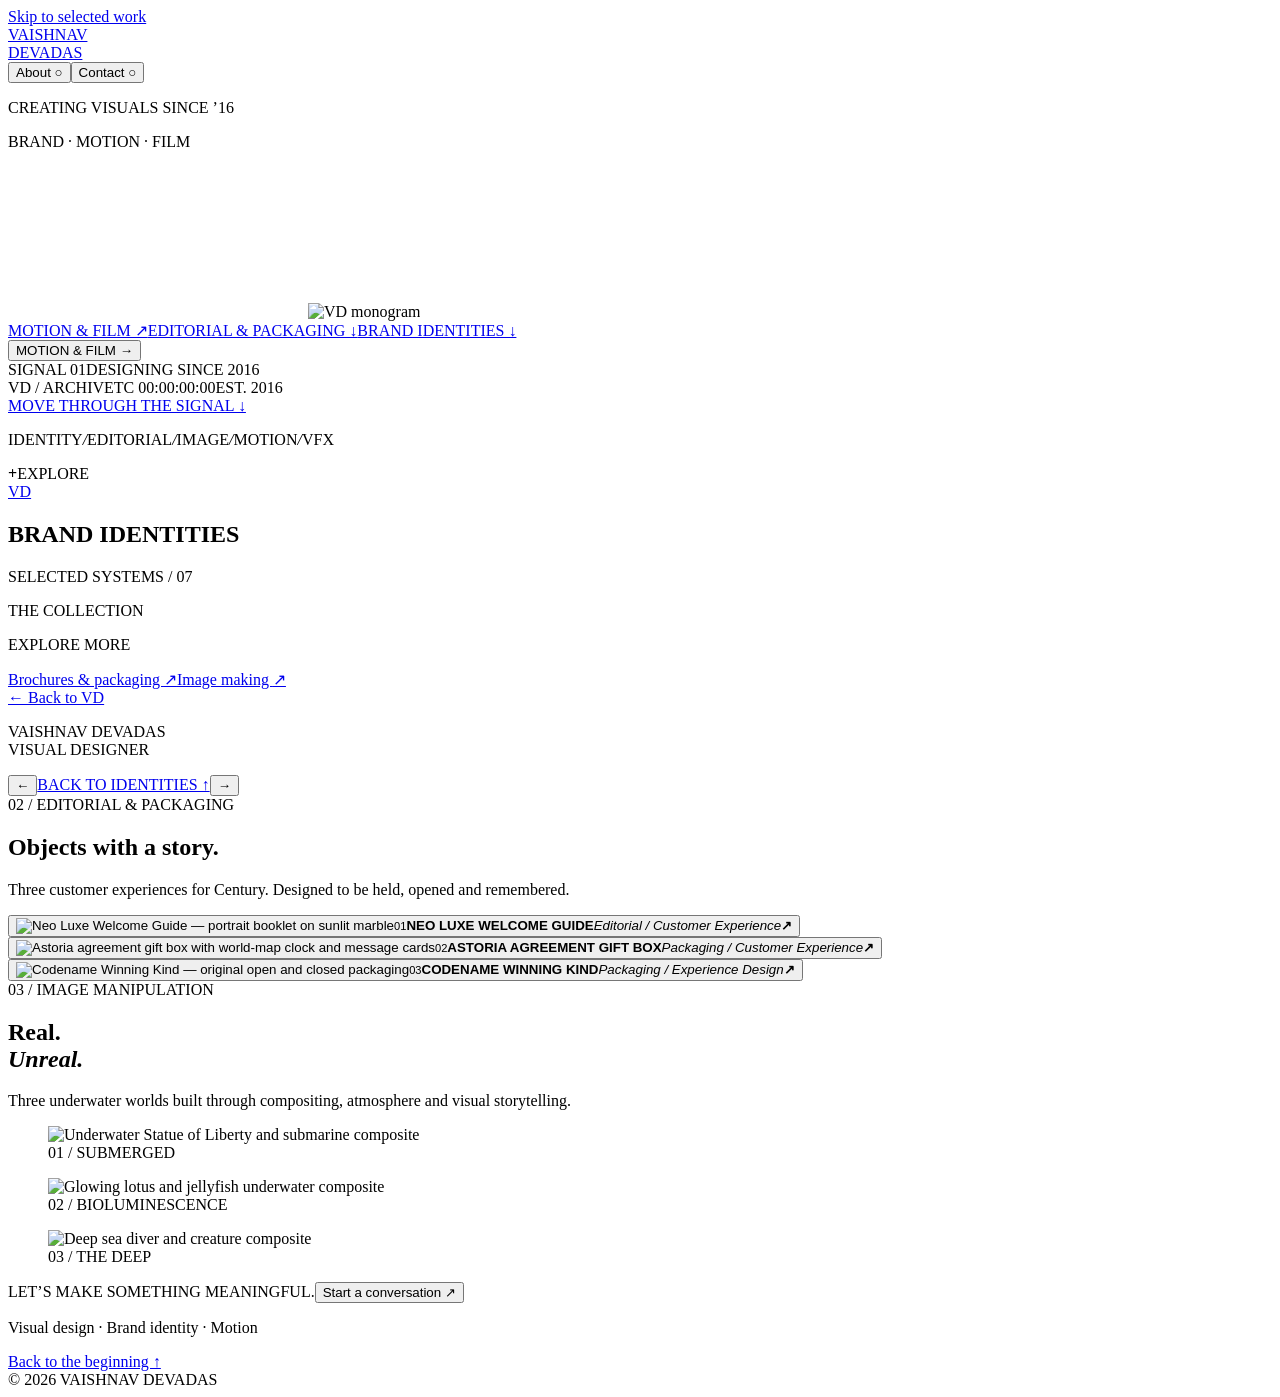
==== site/index.html @ 0eb85075 "Add original portfolio entry page" ====
<!doctype html>
<html lang="en">
<head>
<meta charset="utf-8"><meta name="viewport" content="width=device-width,initial-scale=1">
<meta name="theme-color" content="#0b0b0a">
<meta name="description" content="Vaishnav Devadas — visual designer working across brand identity, campaigns, motion and image-making. Selected work from India and the UK.">
<title>Vaishnav Devadas — Visual Designer</title>
<link rel="icon" href="favicon.svg" type="image/svg+xml">
<link rel="preload" as="image" href="assets/VD_HERO.png">
<link rel="stylesheet" href="styles.css">
<link rel="stylesheet" href="editorial.css">
<link rel="preconnect" href="https://fonts.googleapis.com"><link rel="preconnect" href="https://fonts.gstatic.com" crossorigin><link href="https://fonts.googleapis.com/css2?family=Bebas+Neue&amp;family=Cormorant+Garamond:wght@400&amp;family=Montserrat:wght@400;600&amp;family=Poppins:wght@400;600&amp;display=swap" rel="stylesheet">
</head>
<body>
<svg width="0" height="0" aria-hidden="true" style="position:absolute;pointer-events:none"><defs><filter id="logo-background-alpha" color-interpolation-filters="sRGB" x="0" y="0" width="100%" height="100%"><feColorMatrix in="SourceGraphic" type="matrix" values="1 0 0 0 0 0 1 0 0 0 0 0 1 0 0 .2126 .7152 .0722 0 0"/><feComponentTransfer><feFuncA type="linear" slope="20" intercept="-1.4"/></feComponentTransfer><feComposite in="SourceGraphic" operator="in"/></filter><filter id="grove-background-alpha" color-interpolation-filters="sRGB" x="0" y="0" width="100%" height="100%"><feColorMatrix in="SourceGraphic" type="matrix" values="1 0 0 0 0 0 1 0 0 0 0 0 1 0 0 .2126 .7152 .0722 0 0"/><feComponentTransfer result="alphaMask"><feFuncA type="linear" slope="20" intercept="-1.4"/></feComponentTransfer><feFlood x="24%" y="84%" width="53%" height="6.5%" flood-color="white"/><feComposite in2="alphaMask" operator="over"/><feComposite in="SourceGraphic" operator="in"/></filter></defs></svg>
<a class="skip-link" href="#identities">Skip to selected work</a>
<header class="site-header"><a class="name" href="#landing">VAISHNAV<br>DEVADAS</a><div class="header-links"><button data-panel="about">About <span>○</span></button><button data-panel="contact">Contact <span>○</span></button></div></header>
<main>
<section id="landing" class="landing particle-landing glitch-landing" aria-label="VD glitch monogram">
<div class="portal-sticky">
<div class="landing-showcase"><div class="signal-copy"><p class="signal-primary">CREATING VISUALS SINCE ’16</p><p class="signal-disciplines">BRAND · MOTION · FILM</p></div>
<div class="portal particle-portal" id="portal"><canvas role="img" aria-label="A metallic VD monogram resolves from digital glitches. Touch the logo to distort a small local area."></canvas><img class="particle-static" src="assets/vd-vintage-clean.webp" alt="VD monogram"><nav class="signal-reveal" aria-label="Explore work through VD"><a href="#motionDialog" data-signal="0">MOTION &amp; FILM ↗</a><a href="#applications" data-signal="1">EDITORIAL &amp; PACKAGING ↓</a><a href="#identities" data-signal="2">BRAND IDENTITIES ↓</a></nav></div></div>
<button class="motion-entry" id="openMotion">MOTION & FILM <span>→</span></button>
<div class="signal-career"><span>SIGNAL 01</span><span>DESIGNING SINCE 2016</span><span id="signal-years"></span></div>
<div class="signal-archive"><span>VD / ARCHIVE</span><span id="signal-timecode">TC 00:00:00:00</span><span>EST. 2016</span></div>
<div class="signal-journey"><a class="enter-link" href="#identities">MOVE THROUGH THE SIGNAL ↓</a><p class="signal-categories"><span>IDENTITY</span><i>/</i><span>EDITORIAL</span><i>/</i><span>IMAGE</span><i>/</i><span>MOTION</span><i>/</i><span>VFX</span></p></div>
<div class="signal-cursor" aria-hidden="true"><b>+</b><span>EXPLORE</span></div>
</div></section>
<section id="identities" class="identity-environment" aria-labelledby="identity-title">
<div class="archive-header"><a href="#landing" class="home-monogram" aria-label="Back to VD landing">VD</a><h1 id="identity-title">BRAND IDENTITIES</h1><span class="archive-count">SELECTED SYSTEMS / 07</span></div>
<div class="archive-layout">
<aside class="project-sidebar"><p class="sidebar-label">THE COLLECTION</p><nav id="projectNav" aria-label="Brand identities"></nav><div class="other-work"><p class="sidebar-label">EXPLORE MORE</p><a href="#applications">Brochures & packaging <span>↗</span></a><a href="#image-making">Image making <span>↗</span></a></div><a class="return-home" href="#landing">← Back to VD</a><p class="sidebar-signature">VAISHNAV DEVADAS<br>VISUAL DESIGNER</p></aside>
<div class="identity-main"><article id="projectContent" aria-label="Selected identity case study"></article><div class="project-pagination"><button id="prevProject" aria-label="Previous identity"><span>←</span><span id="prevLabel"></span></button><a href="#identities">BACK TO IDENTITIES ↑</a><button id="nextProject" aria-label="Next identity"><span id="nextLabel"></span><span>→</span></button></div></div>
</div></section>
<section id="applications" class="work-section ep-archive" aria-labelledby="ep-heading">
<div class="work-heading"><span class="overline">02 / EDITORIAL &amp; PACKAGING</span><h2 id="ep-heading">Objects with a story.</h2><p>Three customer experiences for Century. Designed to be held, opened and remembered.</p></div>
<div class="ep-projects">
<button class="ep-preview ep-preview-guide" data-ep="0"><img class="ep-new-cover" src="assets/editorial/guide-cover-wide.png" alt="Neo Luxe Welcome Guide — portrait booklet on sunlit marble" loading="lazy" width="1672" height="941"><span class="ep-preview-meta"><small>01</small><span><strong>NEO LUXE WELCOME GUIDE</strong><em>Editorial / Customer Experience</em></span><b aria-hidden="true">↗</b></span></button>
<button class="ep-preview" data-ep="1"><img src="assets/editorial/astoria-complete.png" alt="Astoria agreement gift box with world-map clock and message cards" loading="lazy" width="1536" height="1024"><span class="ep-preview-meta"><small>02</small><span><strong>ASTORIA AGREEMENT GIFT BOX</strong><em>Packaging / Customer Experience</em></span><b aria-hidden="true">↗</b></span></button>
<button class="ep-preview" data-ep="2"><span class="ep-winning-preview"><img src="assets/editorial/winning-complete.png" alt="Codename Winning Kind — original open and closed packaging" loading="lazy" width="1536" height="1037"></span><span class="ep-preview-meta"><small>03</small><span><strong>CODENAME WINNING KIND</strong><em>Packaging / Experience Design</em></span><b aria-hidden="true">↗</b></span></button>
</div></section>
<section id="image-making" class="image-section art-image-section"><div class="image-text"><span class="overline">03 / IMAGE MANIPULATION</span><h2>Real.<br><em>Unreal.</em></h2><p>Three underwater worlds built through compositing, atmosphere and visual storytelling.</p></div><div class="manipulation-gallery"><figure class="ru-hero"><img src="assets/real-unreal/submerged-liberty.jpg" alt="Underwater Statue of Liberty and submarine composite"><figcaption>01 / SUBMERGED</figcaption></figure><figure><img src="assets/real-unreal/lotus-jellyfish.jpg" alt="Glowing lotus and jellyfish underwater composite"><figcaption>02 / BIOLUMINESCENCE</figcaption></figure><figure><img src="assets/real-unreal/deep-diver.jpg" alt="Deep sea diver and creature composite"><figcaption>03 / THE DEEP</figcaption></figure></div></section>
<section class="closing-contact"><span class="overline">LET’S MAKE SOMETHING MEANINGFUL.</span><button data-panel="contact">Start a conversation <span>↗</span></button><div><p>Visual design · Brand identity · Motion</p><a href="#landing">Back to the beginning ↑</a></div></section>
</main>
<footer class="site-footer"><span>© 2026 VAISHNAV DEVADAS</span></footer>
<dialog id="infoDialog" class="info-dialog"><button class="dialog-close" aria-label="Close panel">Close ×</button><div id="infoContent"></div></dialog>
<dialog id="editorialDialog" aria-label="Editorial and packaging case study"><header class="ep-toolbar"><button class="dialog-close">← Editorial &amp; Packaging</button><span id="ep-position">01 / 03</span></header><div id="ep-content"></div><nav class="ep-pagination" aria-label="Editorial project navigation"><button id="ep-prev">← Previous project</button><button id="ep-return">Back to collection ↑</button><button id="ep-next">Next project →</button></nav></dialog>
<dialog id="bookDialog" class="book-dialog ep-reader" aria-label="Neo Luxe Welcome Guide"><button class="dialog-close" aria-label="Return to guide case study">Close ×</button><p class="overline">NEO LUXE / WELCOME GUIDE</p><div class="book-stage"></div><div class="book-controls"><button id="bookPrev" aria-label="Previous spread">←</button><span id="bookCounter" aria-live="polite">Cover / 28 pages</span><button id="bookNext" aria-label="Next spread">→</button></div></dialog>
<dialog id="motionDialog" class="motion-dialog" aria-label="Motion and film projects">
<header class="motion-top"><button class="dialog-close" aria-label="Back to landing">← Back to VD</button><span class="overline">MOTION & FILM</span><nav aria-label="Motion projects"><button data-motion="0" aria-current="true">01 / Century Champions League</button><button data-motion="1">02 / Annual Kick-Off</button></nav></header>
<div class="motion-track">
<article class="motion-project" aria-labelledby="ccl-title"><div class="motion-film"><video controls playsinline preload="none" poster="assets/motion/ccl-auction.jpg" aria-label="Century Champions League auction introduction"><source src="assets/motion/ccl-auction.mp4" type="video/mp4"></video></div><div class="motion-copy"><span class="overline">01 / CENTURY REAL ESTATE · SPORTS EVENT</span><h2 id="ccl-title">Century Champions League</h2><p class="motion-lead">Familiar characters. A renewed competitive spirit.</p><p>A refresh of the league’s team logos, preserving the character of each original identity while giving the teams a new visual presence.</p><p>Created for the players’ auction, this introduction film unveils the refreshed logos and sets the stage for the Century Champions League—bringing the anticipation of an IPL-style auction to the company’s sporting calendar.</p><p class="motion-credit">TEAM LOGO REDESIGN · AUCTION INTRODUCTION FILM</p><button class="motion-next" data-motion="1">Next / Annual Kick-Off →</button></div></article>
<article class="motion-project" aria-labelledby="kickoff-title"><div class="motion-film"><video controls playsinline preload="none" poster="assets/motion/annual-kickoff.jpg" aria-label="Century Real Estate annual kick-off event film"><source src="assets/motion/annual-kickoff.mp4" type="video/mp4"></video></div><div class="motion-copy"><span class="overline">02 / CENTURY REAL ESTATE · ANNUAL AWARDS</span><h2 id="kickoff-title">Annual Kick-Off</h2><p class="motion-lead">A shared story. A moment of recognition.</p><p>An event film for Century Real Estate’s annual awards celebration, bringing together glimpses of the occasion and the narrative shaped by the company’s brief.</p><p>The edit connects event highlights with the intended messages, creating a cohesive story that celebrates the people and achievements at the heart of the occasion.</p><p class="motion-credit">EVENT FILM · VIDEO EDITING · VISUAL STORYTELLING</p><button class="motion-next" data-motion="0">← Previous / Century Champions League</button></div></article>
</div></dialog>
<script src="case-content.js"></script><script src="app.js"></script><script src="glitch.js"></script><script src="motion.js"></script><script src="editorial.js"></script>
</body></html>
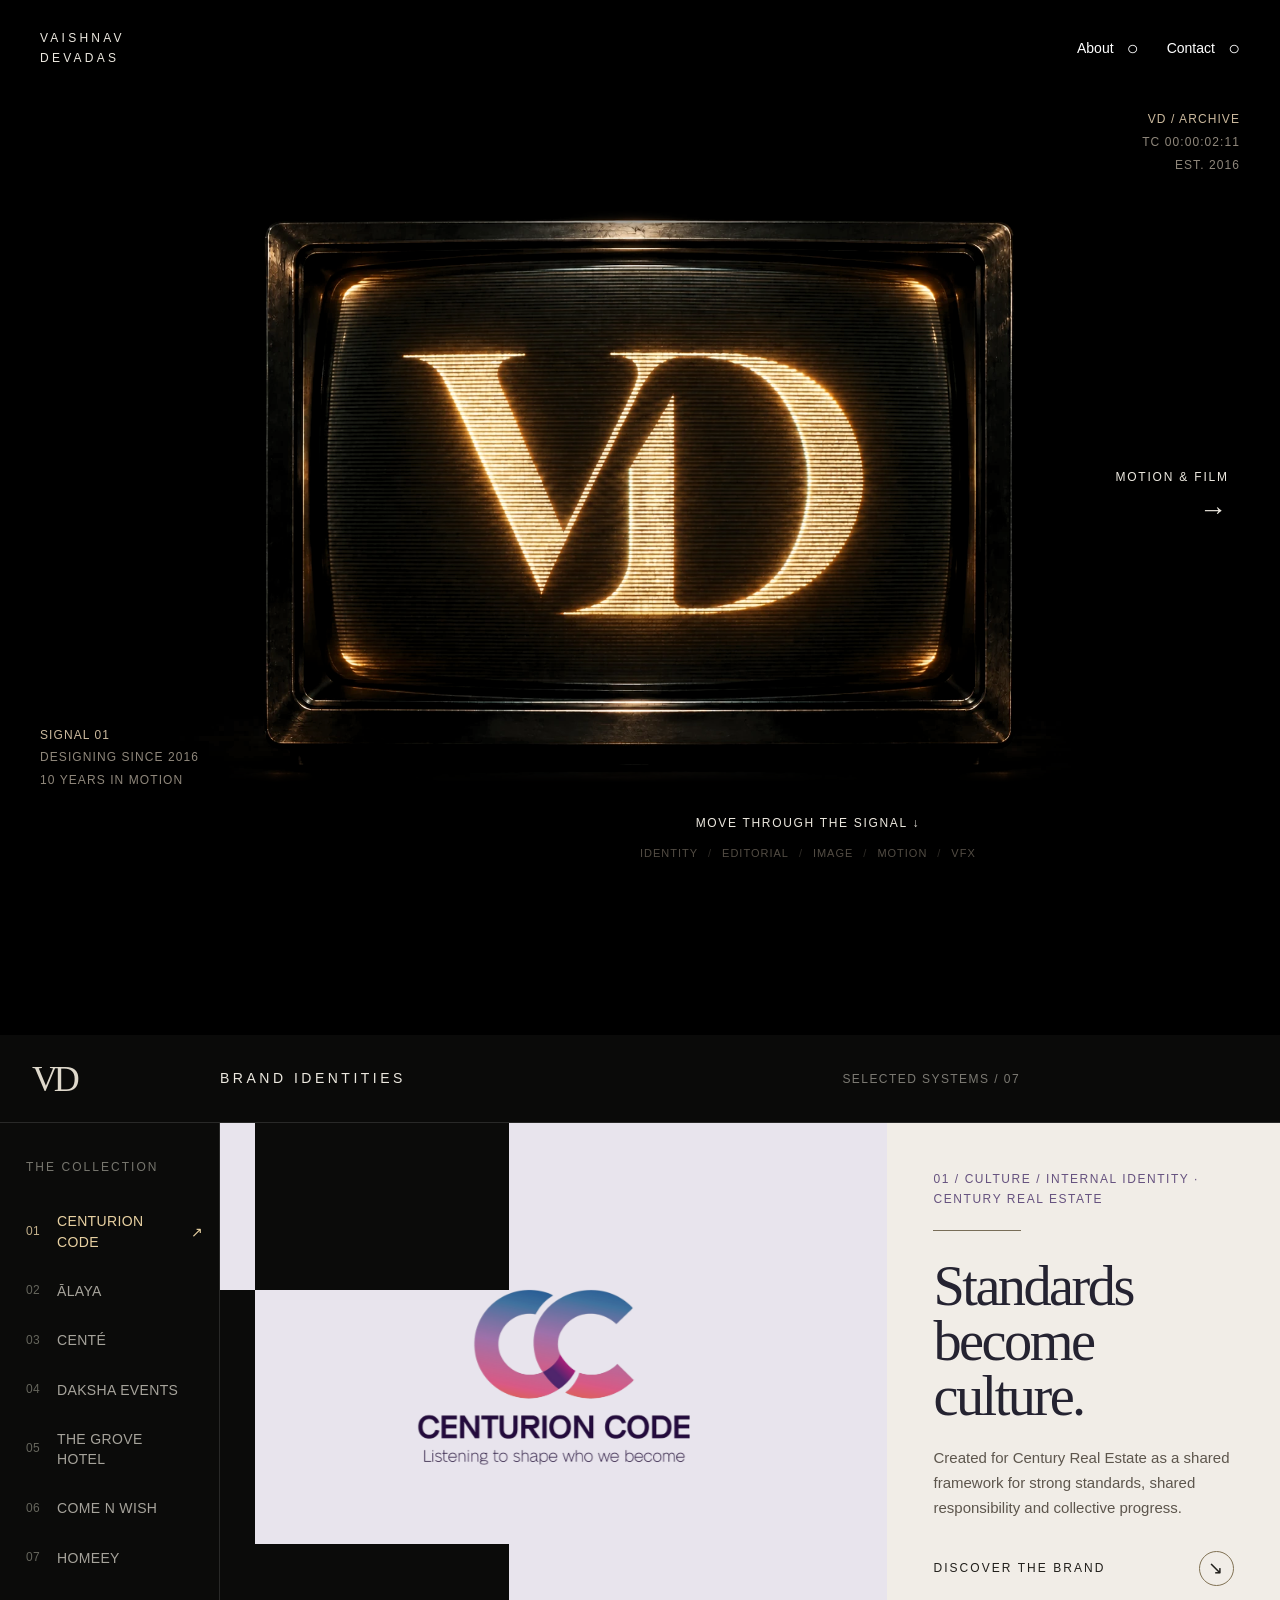
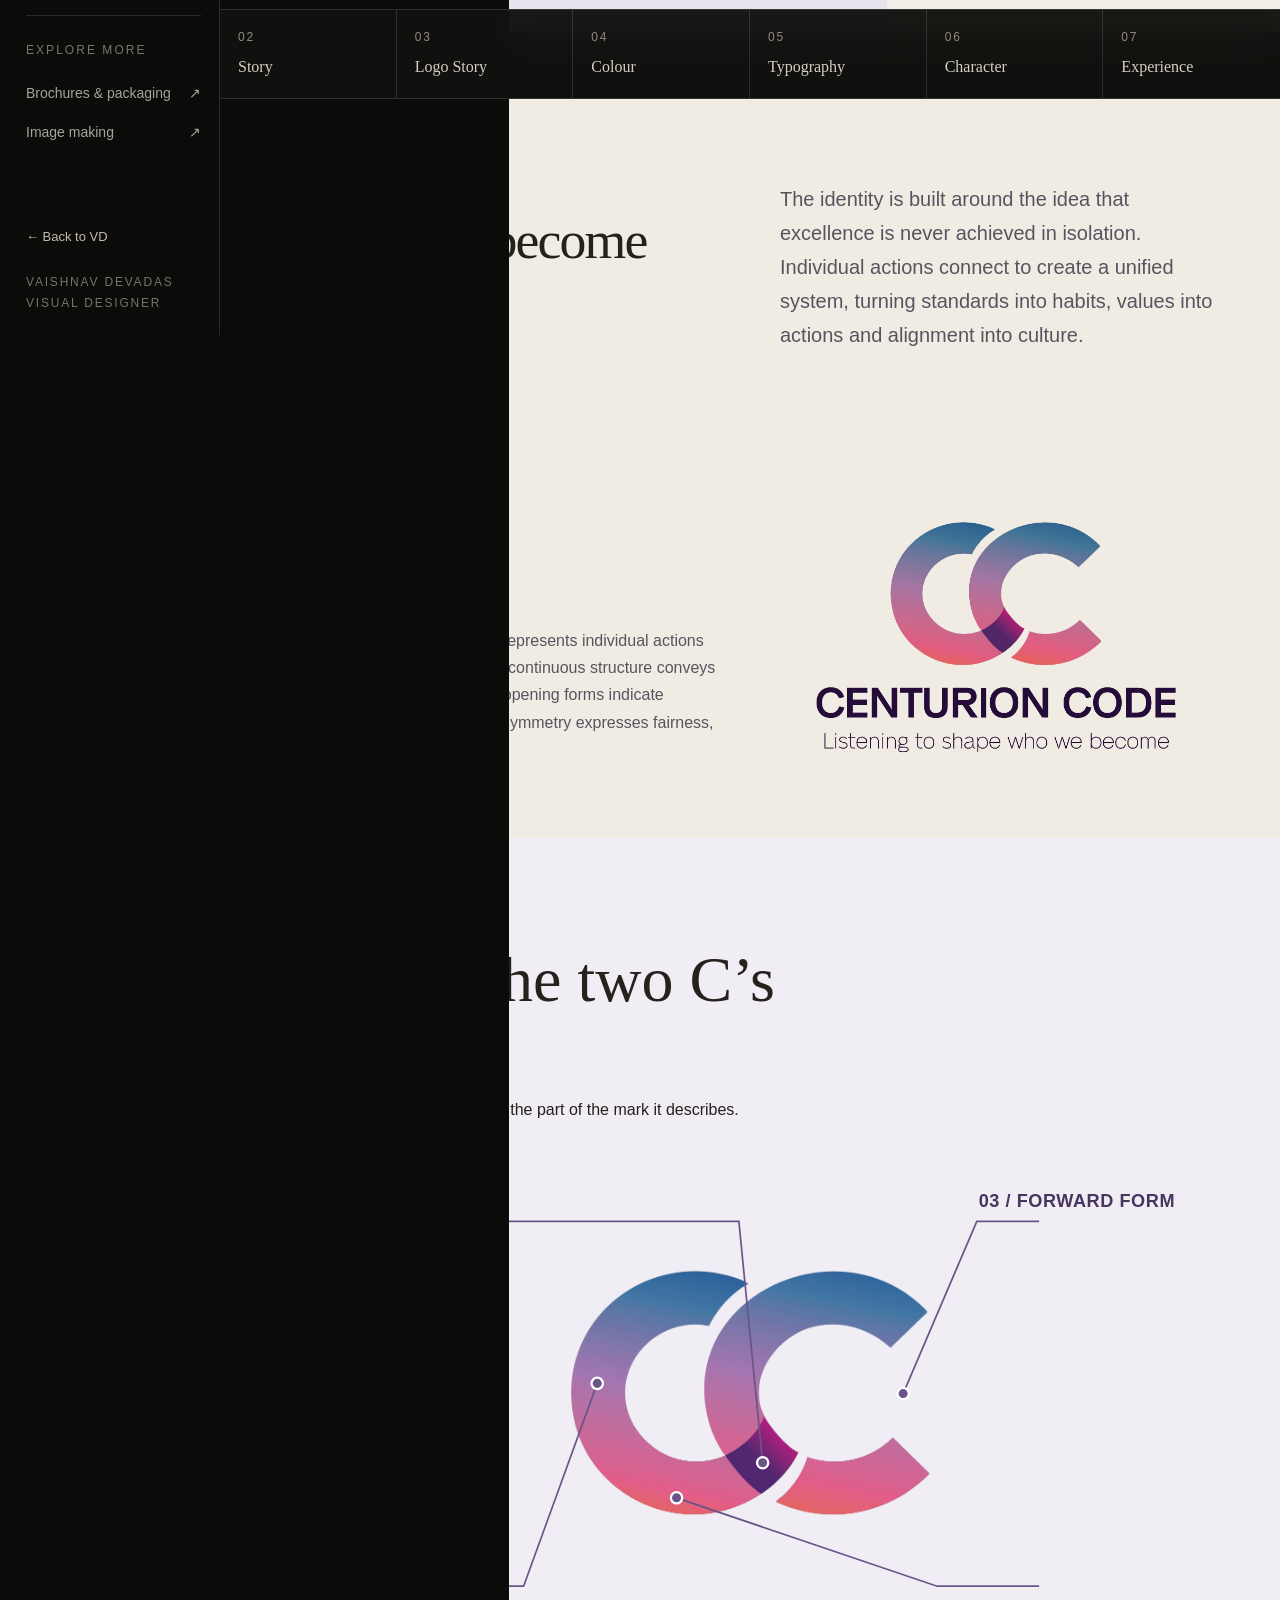
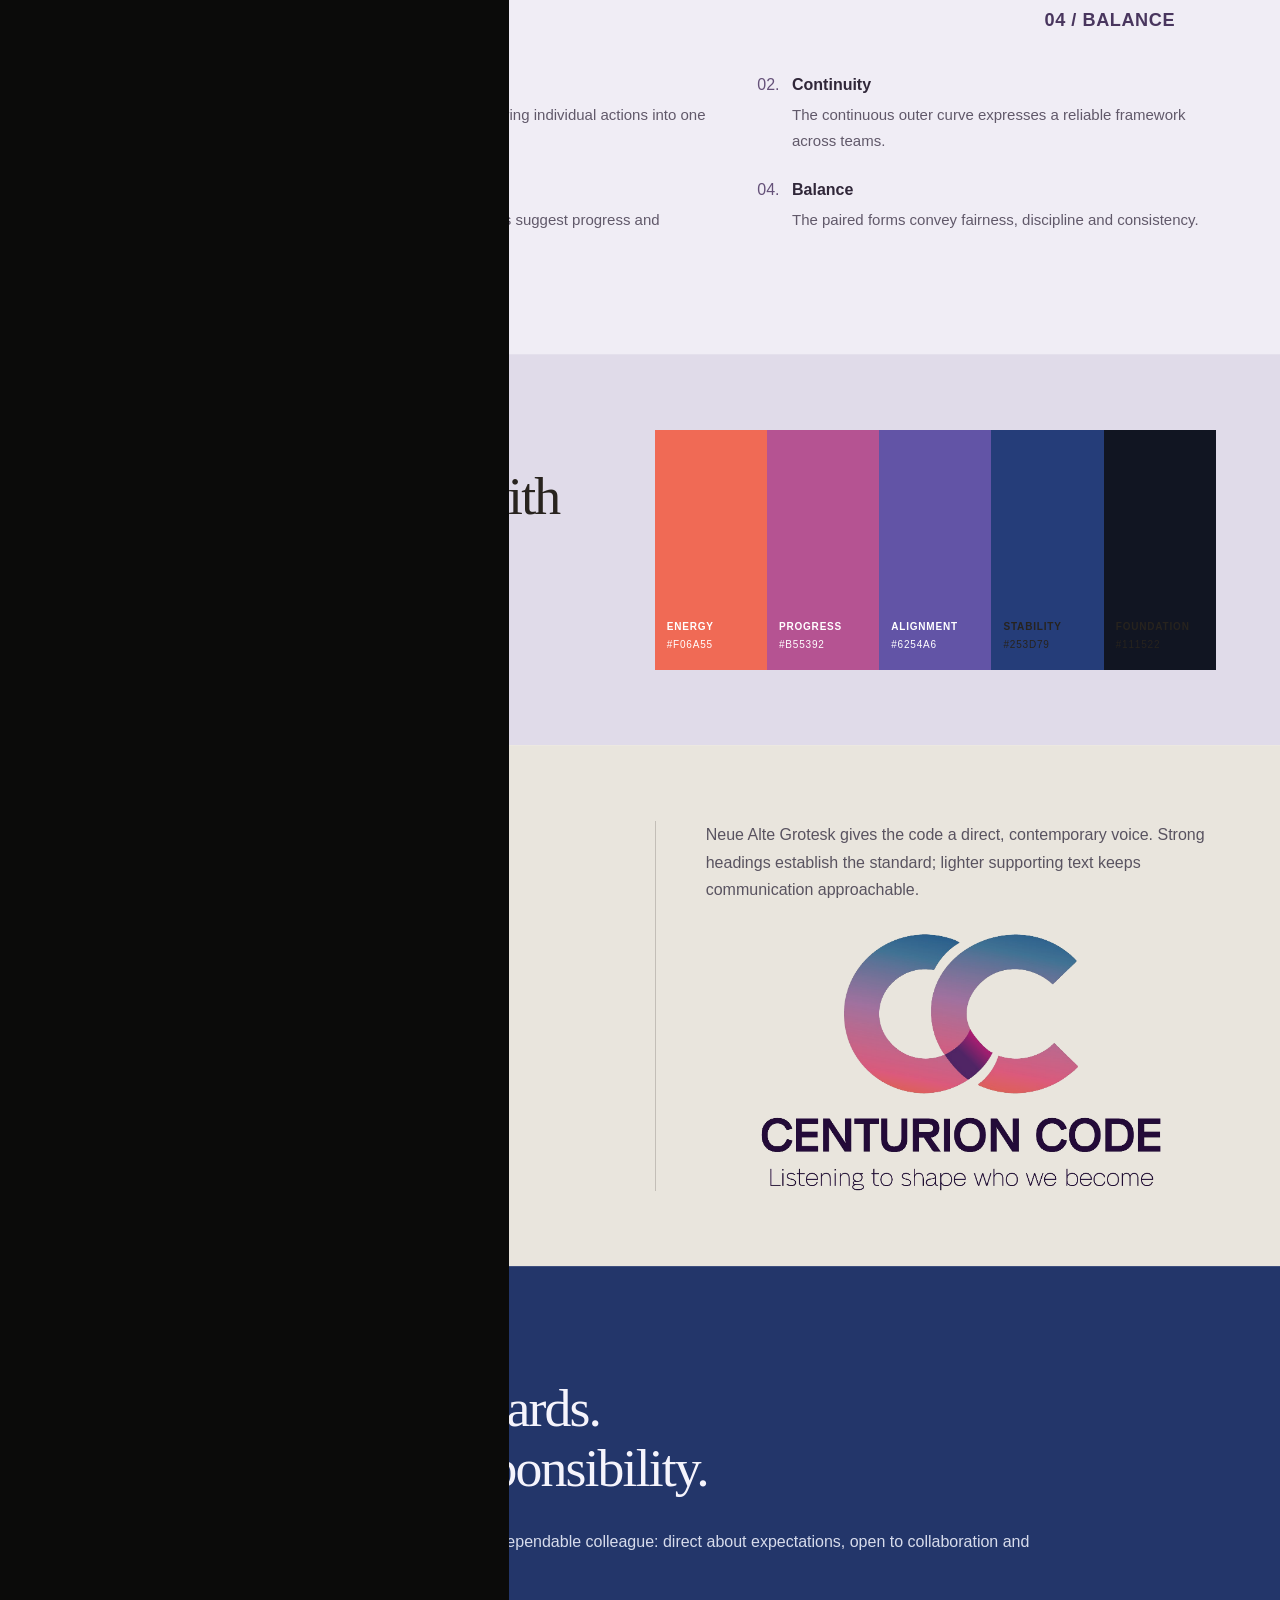
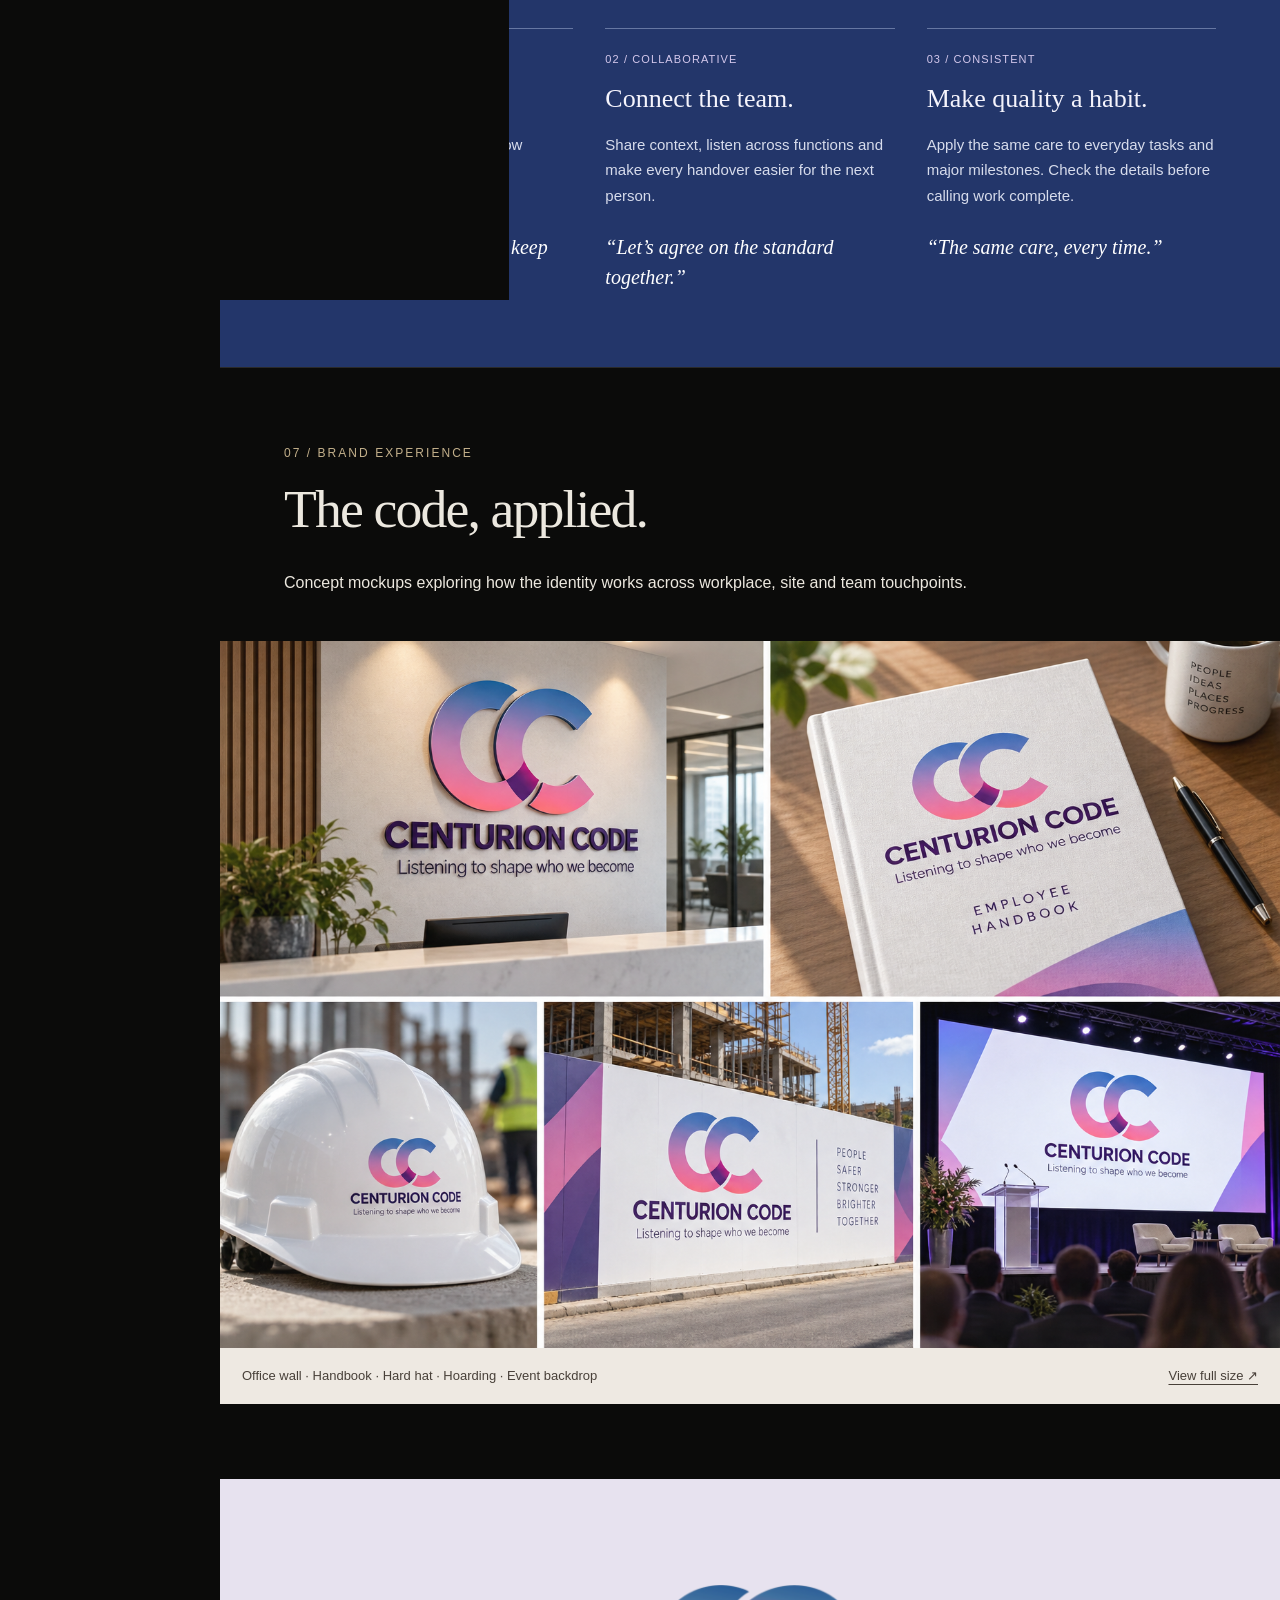
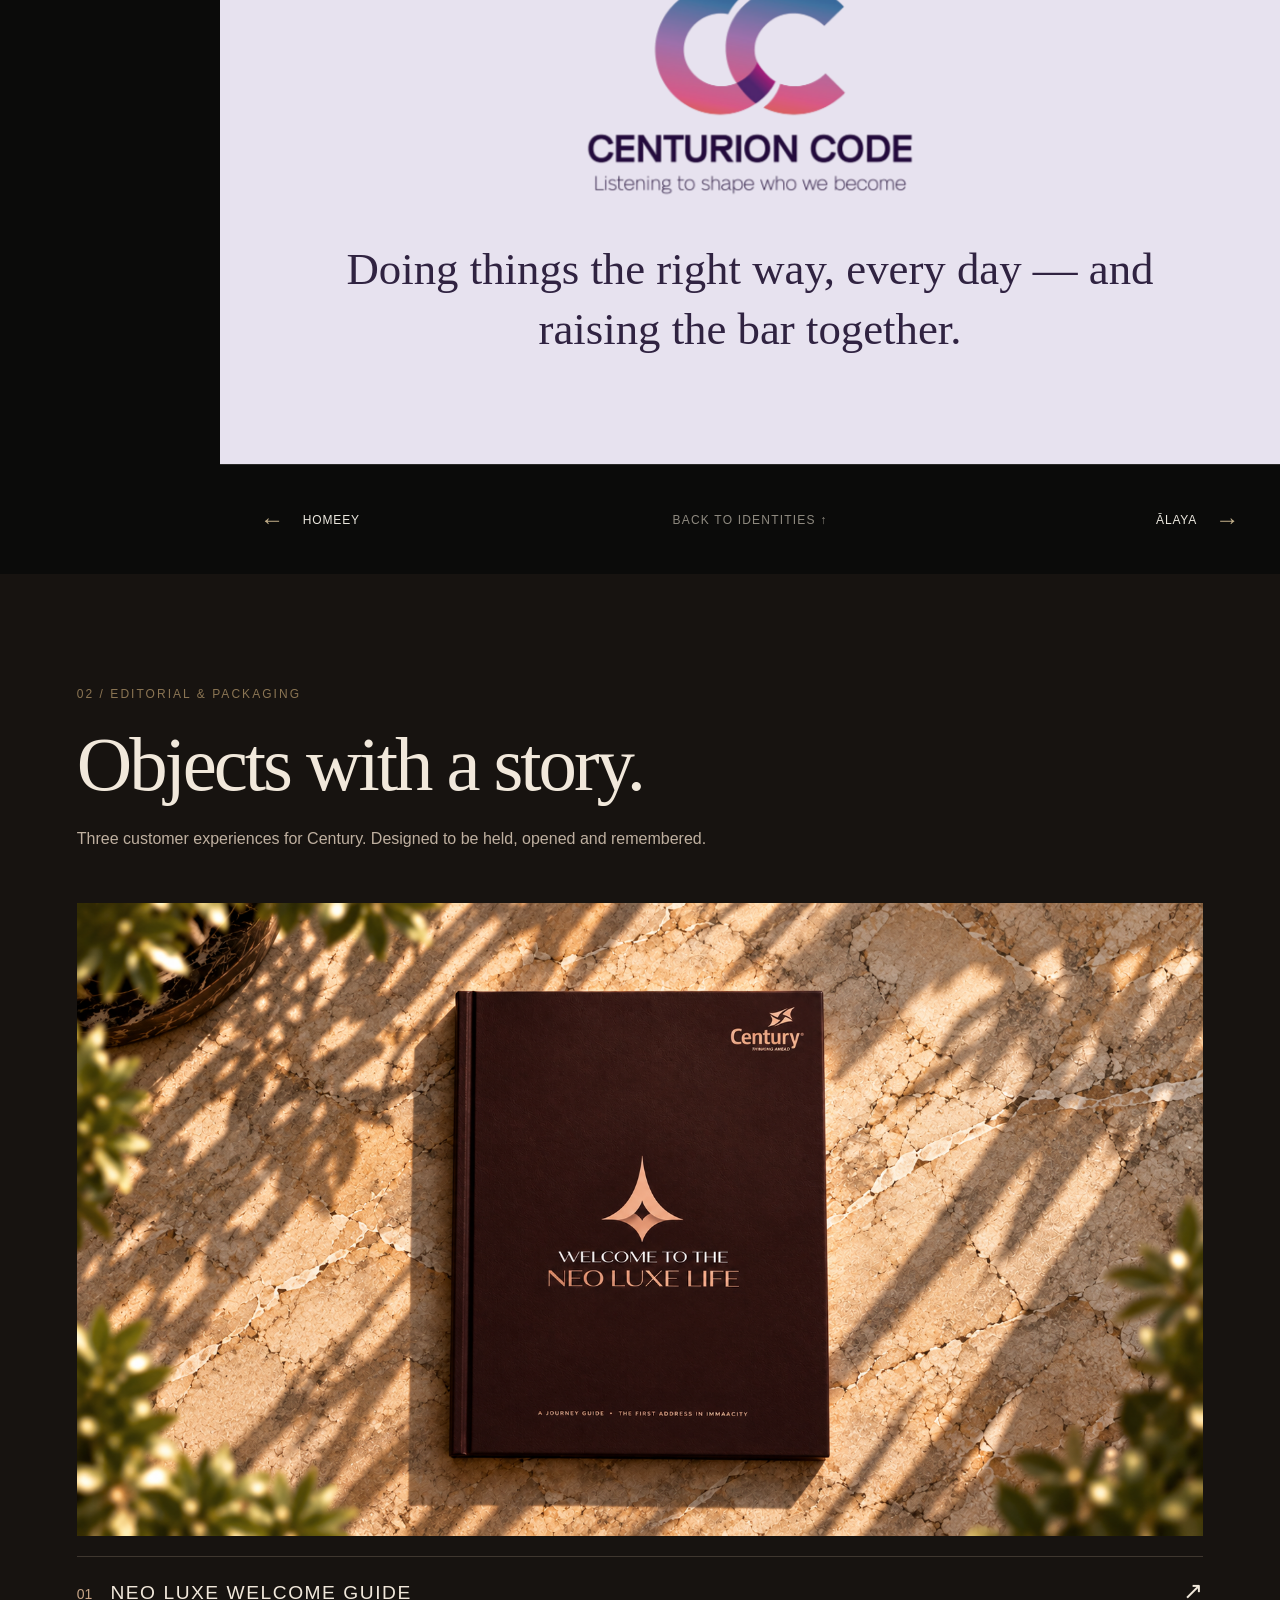
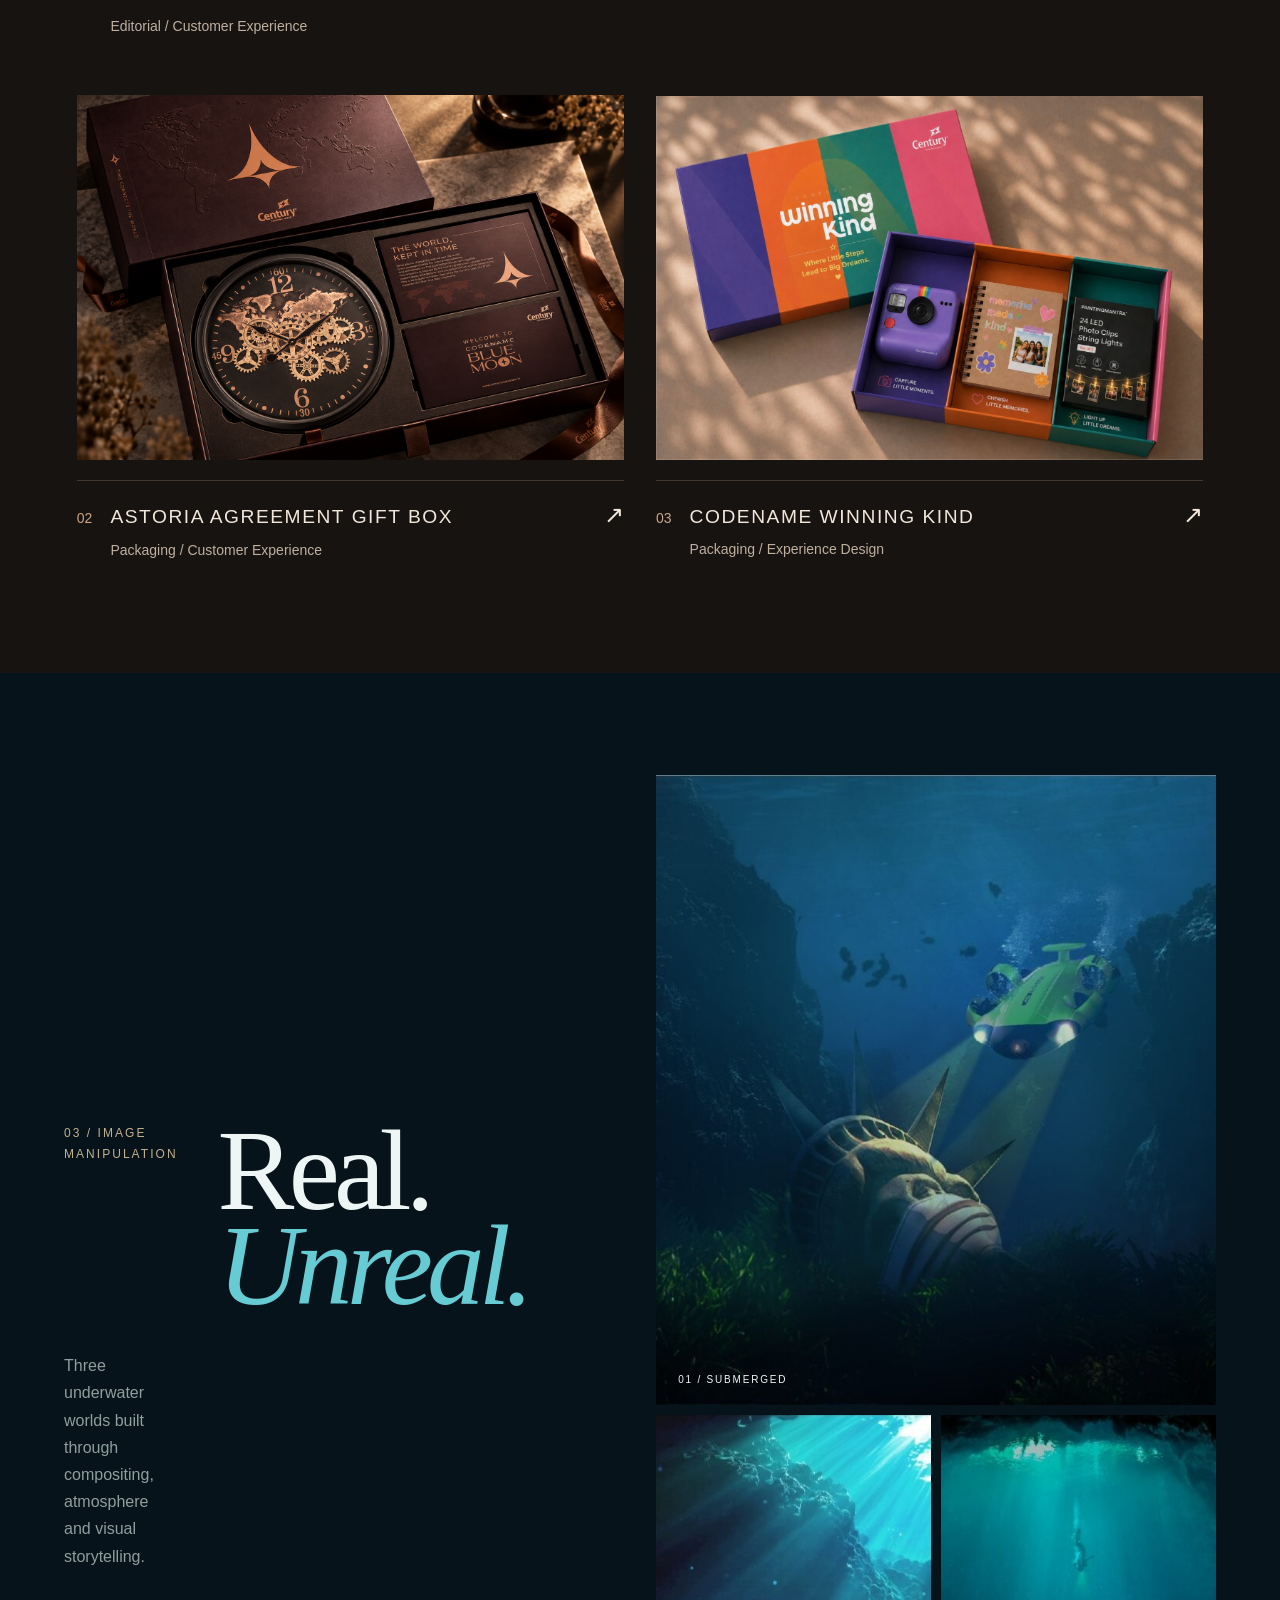
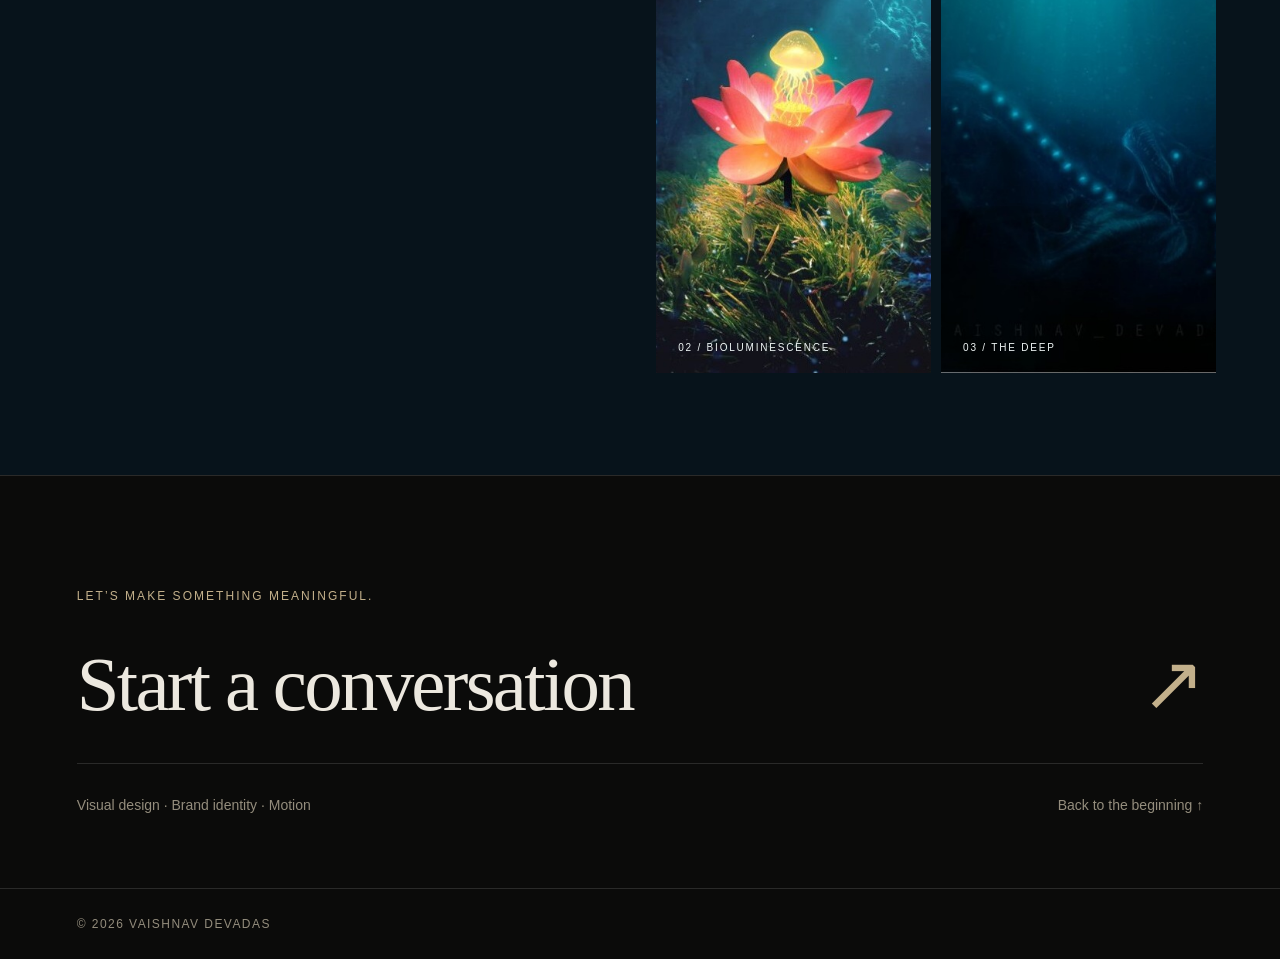
==== commit 8aa7134c: "Use CRT VD favicon and social link preview" ====
--- a/site/index.html
+++ b/site/index.html
@@ -5,7 +5,18 @@
 <meta name="theme-color" content="#0b0b0a">
 <meta name="description" content="Vaishnav Devadas — visual designer working across brand identity, campaigns, motion and image-making. Selected work from India and the UK.">
 <title>Vaishnav Devadas — Visual Designer</title>
-<link rel="icon" href="favicon.svg" type="image/svg+xml">
+<link rel="icon" href="assets/vd-glitch-preview.jpg" type="image/jpeg">
+<link rel="apple-touch-icon" href="assets/vd-glitch-preview.jpg">
+<meta property="og:type" content="website">
+<meta property="og:title" content="Vaishnav Devadas — Visual Design & Motion Portfolio">
+<meta property="og:description" content="Brand identity, editorial, image-making, motion and VFX by Vaishnav Devadas.">
+<meta property="og:url" content="https://vaishnavDevadas.github.io/vd-portfolio/">
+<meta property="og:image" content="https://vaishnavDevadas.github.io/vd-portfolio/assets/vd-glitch-preview.jpg">
+<meta property="og:image:type" content="image/jpeg">
+<meta name="twitter:card" content="summary_large_image">
+<meta name="twitter:title" content="Vaishnav Devadas — Visual Design & Motion Portfolio">
+<meta name="twitter:description" content="Brand identity, editorial, image-making, motion and VFX by Vaishnav Devadas.">
+<meta name="twitter:image" content="https://vaishnavDevadas.github.io/vd-portfolio/assets/vd-glitch-preview.jpg">
 <link rel="preload" as="image" href="assets/VD_HERO.png">
 <link rel="stylesheet" href="styles.css">
 <link rel="stylesheet" href="editorial.css">
--- a/site/styles.css
+++ b/site/styles.css
@@ -0,0 +1,211 @@
+:root{color-scheme:dark;--bg:#0b0b0a;--surface:#141412;--ink:#ece8df;--muted:#aaa69d;--gold:#c3b08b;--line:#ffffff20;--rail:220px;--top:88px;--journey:0;font-family:Arial,Helvetica,sans-serif;font-synthesis:none}
+*{box-sizing:border-box}html{scroll-behavior:smooth;scroll-padding-top:0}body{margin:0;background:var(--bg);color:var(--ink);overflow-x:clip}a{color:inherit;text-decoration:none}button{color:inherit;font:inherit;cursor:pointer}button,a{-webkit-tap-highlight-color:transparent}button{background:none;border:0}button:disabled{opacity:.25;cursor:default}img{display:block;max-width:100%}figure,p{margin:0}p{font-size:16px;line-height:1.7}h1,h2,h3,h4{font-weight:400;margin:0}h2,h3{font-family:Georgia,'Times New Roman',serif}a:focus-visible,button:focus-visible{outline:2px solid var(--gold);outline-offset:5px}::selection{background:#c3b08b;color:#0b0b0a}.overline,.eyebrow,.case-index,.cp-num{font-size:12px;line-height:1.7;letter-spacing:.17em;text-transform:uppercase;color:var(--gold)}.skip-link{position:fixed;left:20px;top:-100px;z-index:200;background:var(--ink);color:var(--bg);padding:15px}.skip-link:focus{top:15px}.site-header{position:fixed;top:0;left:0;right:0;padding:28px 40px;display:flex;justify-content:space-between;align-items:center;z-index:60;pointer-events:none}.site-header a,.site-header button{pointer-events:auto}.name{font-size:12px;letter-spacing:.27em;line-height:1.7;transition:opacity .3s}.header-links{display:flex;gap:28px}.header-links button{display:flex;align-items:center;gap:13px;font-size:14px;padding:7px 0}.header-links span{font-size:20px;color:var(--gold)}.inside-work .name{opacity:0;pointer-events:none}.inside-work .header-links{background:transparent}.landing{height:110svh;position:relative;isolation:isolate;background:#060707}.portal-sticky{height:100svh;min-height:540px;position:sticky;top:0;display:flex;align-items:center;justify-content:center;overflow:hidden;background:radial-gradient(ellipse at 53% 50%,#201d1722 0%,#060707 65%)}.ambient{position:absolute;inset:5%;background:radial-gradient(ellipse at 55% 52%,#a68a541a,transparent 58%);opacity:.7}.portal{position:relative;width:min(88vw,118svh,1400px);aspect-ratio:1;flex:none;will-change:transform,opacity;--px:50%;--py:50%;--rx:0deg;--ry:0deg}.vd-mark{position:absolute;width:100%;height:100%;object-fit:contain;transform:translate(-3.8%,1.5%) perspective(1400px) rotateX(var(--rx)) rotateY(var(--ry));transition:transform .35s ease-out;filter:drop-shadow(0 0 30px #c3b08b0c)}.portal-glimpses,.glass-light{position:absolute;inset:0;mask-image:url('assets/VD_HERO.png');mask-size:contain;mask-repeat:no-repeat;mask-position:center;transform:translate(-3.8%,1.5%) perspective(1400px) rotateX(var(--rx)) rotateY(var(--ry));transition:transform .35s ease-out}.portal-glimpses{z-index:2;opacity:.13;mix-blend-mode:screen;display:flex;filter:saturate(.4);clip-path:circle(18% at var(--px) var(--py));transition:clip-path .45s ease-out,opacity .6s;pointer-events:none}.portal:hover .portal-glimpses{opacity:.27}.portal-glimpses img{width:50%;height:100%;object-fit:cover}.glass-light{z-index:3;pointer-events:none;background:radial-gradient(circle at var(--px) var(--py),#e5d7af26,transparent 30%);mix-blend-mode:screen}.enter-link{position:absolute;bottom:6svh;left:50%;transform:translateX(-50%);text-align:center;font-size:12px;letter-spacing:.25em;opacity:calc(1 - var(--journey)*2);white-space:nowrap}.enter-link span{display:block;font-size:24px;margin-top:16px;animation:float 2.8s ease-in-out infinite}.landing-note,.landing-edition{position:absolute;bottom:6svh;font-size:12px;line-height:1.7;letter-spacing:.15em;color:#8c8982;opacity:calc(1 - var(--journey)*2)}.landing-note{left:40px}.landing-edition{right:40px;text-align:right}@keyframes float{50%{transform:translateY(7px)}}
+.identity-environment{position:relative;z-index:5;background:var(--bg);scroll-margin-top:0}.archive-header{height:var(--top);position:sticky;top:0;z-index:40;background:#0b0b0af5;backdrop-filter:blur(18px);display:flex;align-items:center;border-bottom:1px solid var(--line);padding-right:260px}.home-monogram{width:var(--rail);padding-left:32px;font-family:Georgia,serif;font-size:36px;letter-spacing:-.12em;flex:none;color:#ded8cb}.archive-header h1{font:400 16px/1.3 Arial,sans-serif;letter-spacing:.25em;white-space:nowrap}.archive-count{margin-left:auto;color:#7c7a73;font-size:12px;letter-spacing:.12em;padding-left:30px}.archive-layout{display:grid;grid-template-columns:var(--rail) minmax(0,1fr);align-items:start}.project-sidebar{position:sticky;top:var(--top);height:calc(100svh - var(--top));padding:34px 18px 20px 26px;display:flex;flex-direction:column;border-right:1px solid var(--line);overflow-y:auto;scrollbar-width:thin}.sidebar-label{color:#77766e;font-size:12px;letter-spacing:.17em;margin-bottom:22px}.project-sidebar nav{display:flex;flex-direction:column;gap:5px}.project-sidebar nav button{display:grid;grid-template-columns:23px 1fr 10px;align-items:center;text-align:left;padding:12px 0;gap:8px;line-height:1.45;font-size:13px;letter-spacing:.025em;color:#a6a39b;transition:color .2s}.project-number{font-size:12px;color:#66665d}.project-sidebar button i{font-style:normal;opacity:0}.project-sidebar button[aria-current=true]{color:#e8d1a2}.project-sidebar button[aria-current=true] .project-number{color:#c3b08b}.project-sidebar button[aria-current=true] i{opacity:1}.project-sidebar button:hover{color:#f4ecdb}.other-work{margin-top:35px;padding-top:24px;border-top:1px solid var(--line)}.other-work .sidebar-label{margin-bottom:14px}.other-work a{font-size:13px;display:flex;justify-content:space-between;padding:9px 0;color:#a6a39b;line-height:1.5}.other-work a:hover{color:#e8d1a2}.return-home{margin-top:auto;padding-top:30px;font-size:13px;color:#c4bba8}.sidebar-signature{font-size:12px;letter-spacing:.15em;color:#75736b;line-height:1.8;margin-top:28px}.identity-main{min-width:0}.identity-hero{display:grid;grid-template-columns:minmax(0,1.7fr) minmax(310px,1fr);min-height:440px;max-height:680px;height:54svh}.brand-image{min-width:0;min-height:0;overflow:hidden;background:#e4dbce}.brand-image>img{width:100%;height:100%;object-fit:cover}.brand-intro{padding:clamp(28px,3.6vw,64px);display:flex;flex-direction:column;justify-content:center;background:radial-gradient(ellipse at 80% 15%,#24201870,transparent 75%),#111110}.brand-intro .overline{font-size:12px;color:#b8ab90;letter-spacing:.13em}.short-rule{height:1px;width:88px;background:#786d58;margin:20px 0 28px}.brand-intro h2{font-size:clamp(32px,3.1vw,53px);line-height:1.1;letter-spacing:-.035em;margin-bottom:22px}.brand-intro>p:not(.overline){color:#b6b1a7;font-size:15px;line-height:1.65;max-width:470px}.discover-link{display:flex;justify-content:space-between;align-items:center;gap:10px;font-size:12px;letter-spacing:.17em;margin-top:30px}.discover-link>span{border:1px solid #807153;border-radius:50%;height:35px;width:35px;display:grid;place-items:center;font-size:18px;flex:none;transition:background .2s}.discover-link:hover>span{background:#c3b08b;color:#111}.section-index{position:sticky;top:var(--top);z-index:30;display:flex;background:#11110ff5;backdrop-filter:blur(20px);border-top:1px solid var(--line);border-bottom:1px solid var(--line);overflow-x:auto;scrollbar-width:none}.section-index::-webkit-scrollbar{display:none}.section-index a{padding:20px 18px;flex:1 0 118px;min-width:0;border-right:1px solid var(--line);transition:background .25s;color:#d5cec1}.section-index a:last-child{border-right:0}.section-index small{font-size:12px;letter-spacing:.15em;color:#928b7c;display:block;margin-bottom:12px}.section-index span{display:block;font:16px/1.35 Georgia,serif;white-space:nowrap}.section-index a:hover,.section-index a[aria-current=true]{background:linear-gradient(115deg,#6b563632,#c3b08b10);color:#dec99f}.section-index a[aria-current=true] small{color:#c3b08b}.experience-board{display:grid;grid-template-columns:minmax(200px,.8fr) minmax(0,2.9fr);scroll-margin-top:190px}.experience-statement{background:linear-gradient(145deg,#6e5d50,#392f2b);padding:40px 32px;display:flex;flex-direction:column}.experience-statement .overline{font-size:12px;color:#d3c7b4;letter-spacing:.15em}.experience-statement h3{font:400 clamp(25px,2.6vw,43px)/1.3 Georgia,serif;letter-spacing:.015em;margin:30px 0}.experience-statement p{color:#d1c7bd;font-size:15px}.experience-tag{margin-top:auto;padding-top:40px;font-size:12px;letter-spacing:.18em;line-height:1.8;color:#d9cdb9}.experience-gallery{display:grid;grid-template-columns:repeat(3,minmax(0,1fr));grid-template-rows:230px 230px;gap:2px;min-width:0}.experience-gallery figure{position:relative;min-height:0;overflow:hidden;background:#24221e}.experience-gallery img{width:100%;height:100%;object-fit:cover;transition:transform .75s ease}.experience-gallery figure:hover img{transform:scale(1.035)}.experience-gallery figure::after{content:'';position:absolute;inset:50% 0 0;background:linear-gradient(transparent,#0007);pointer-events:none}.experience-gallery figcaption{position:absolute;left:20px;bottom:18px;z-index:1;font-size:12px;letter-spacing:.19em;color:#fff;text-shadow:0 1px 5px #0008}.gallery-anchor{grid-column:1;grid-row:1/3}.gallery-one{grid-column:2;grid-row:1}.gallery-two{grid-column:3;grid-row:1}.gallery-three{grid-column:2;grid-row:2}.gallery-four{grid-column:3;grid-row:2}.gallery-wide{grid-column:2/4;grid-row:2}.cente-identity .experience-statement{background:linear-gradient(140deg,#28262a,#141419)}
+/* Continuous case study chapters. */
+.story-section{padding:75px clamp(30px,5vw,85px);border-top:1px solid var(--line);scroll-margin-top:190px}.story-section h3{font-size:clamp(34px,4.2vw,66px);line-height:1.12;letter-spacing:-.035em;margin:15px 0 30px}.story-section p+p{margin-top:20px}.story-section p{max-width:780px}.story-section .case-index,.story-section .cp-num{font-size:12px;color:#b3a079;margin-bottom:15px}.alaya-editorial{display:grid;grid-template-columns:.5fr 1.5fr;gap:50px;background:#ded3c4;color:#46392b}.alaya-editorial h3{margin-top:0}.alaya-editorial p{color:#594c3d}.alaya-doctrine{background:#eee6da;color:#534432}.doctrine-grid{display:grid;grid-template-columns:repeat(4,minmax(0,1fr));gap:30px;margin-top:45px}.doctrine-grid article{border-top:1px solid #745b4240;padding-top:24px}.doctrine-grid b{display:block;font-size:14px;letter-spacing:.08em}.doctrine-grid span{font-size:12px;letter-spacing:.07em;display:block;color:#867158;margin:9px 0 18px}.doctrine-grid p{font-size:16px}.alaya-doctrine blockquote{margin:60px 0 0;font-size:14px;letter-spacing:.1em;border-top:1px solid #745b4233;padding-top:35px}.alaya-doctrine blockquote em{display:block;font:400 clamp(24px,2.8vw,38px)/1.45 Georgia,serif;letter-spacing:0;margin-top:18px;max-width:900px}.alaya-colour{display:grid;grid-template-columns:.8fr 1.2fr;gap:50px;background:#e5dbcd;color:#584735}.swatches{display:grid;grid-template-columns:repeat(3,1fr);align-content:center}.swatches i{background:var(--c);height:180px;display:flex;flex-direction:column;justify-content:flex-end;padding:16px;font-style:normal;color:#533e2b}.swatches b,.swatches small{font-size:12px;line-height:1.5;letter-spacing:.04em}.swatches small{margin-top:6px}.swatches .dark{color:#fff5e6}.alaya-type{background:#f3ede4;color:#584735}.alaya-type h3 span{font-style:italic;color:#8d785e}.type-split{display:grid;grid-template-columns:1fr 1fr;gap:55px;padding:35px 0}.type-split b{font-size:13px;letter-spacing:.12em}.type-split p{margin:20px 0}.type-split small{font-size:12px;letter-spacing:.05em;color:#8d785e}.alaya-type>img{width:100%;margin-top:30px}.alaya-voice{background:#745b42;color:#f3ede4}.alaya-voice .case-index{color:#dcc9ad}.alaya-voice h3 span{color:#c3aa89}.voice-lines{margin-top:40px;display:grid;grid-template-columns:1fr 1fr;border-top:1px solid #e8ded240}.voice-lines span{font:25px/1.4 Georgia,serif;padding:30px 30px 30px 0;border-bottom:1px solid #e8ded240}.alaya-voice blockquote{margin:45px 0 0;font:22px/1.6 Georgia,serif;color:#dfcdb6}.alaya-close{background:#e8ded2;color:#745b42;text-align:center;display:flex;align-items:center;flex-direction:column}.alaya-close img{width:min(360px,70%);max-height:220px;object-fit:contain}.alaya-close blockquote{font:clamp(25px,3vw,40px)/1.4 Georgia,serif;max-width:820px;margin:45px 0 0}.cp-name{display:grid;grid-template-columns:.75fr 1.25fr;gap:50px;background:#f5f5f8;color:#27272d}.cp-name-lead>p:not(.cp-num){color:#62616a}.cp-name-system{min-width:0;align-self:center}.cp-evolution{display:flex;align-items:center;gap:16px;flex-wrap:wrap;font:clamp(23px,2.4vw,40px)/1.2 Georgia,serif;margin-bottom:35px}.cp-evolution i{font:16px Arial;color:#9090a0}.cp-evolution strong{font-weight:400;color:#9e874e}.cp-origin{display:grid;grid-template-columns:repeat(3,minmax(0,1fr));border-top:1px solid #ccccd5}.cp-origin article{padding:23px 20px 0 0;min-width:0}.cp-origin small{font-size:12px;letter-spacing:.07em;color:#777582}.cp-origin b{font:clamp(24px,2.6vw,40px)/1.4 Georgia,serif;display:block;margin:15px 0}.cp-origin p{font-size:14px;line-height:1.6;color:#65636d}.cp-doctrine{background:#0c0c0f}.cp-doctrine>header{position:static;display:block}.cp-principles{margin-top:40px}.cp-principles article{display:grid;grid-template-columns:40px minmax(180px,.8fr) 1.2fr;gap:25px;padding:26px 0;border-top:1px solid #ffffff20}.cp-principles em{font:20px Georgia,serif;color:#c0a870}.cp-principles b{font-size:13px;line-height:1.6;letter-spacing:.07em;font-weight:400}.cp-principles p{color:#aaa8b4;font-size:16px}.cp-colour{display:grid;grid-template-columns:.85fr 1.15fr;gap:45px;background:#1a1a22}.cp-colour>div>p:not(.cp-num){color:#afacba}.cp-swatches{display:grid;grid-template-columns:repeat(5,1fr);align-self:center}.cp-swatches i{background:var(--c);height:260px;padding:13px 9px;display:flex;flex-direction:column;justify-content:flex-end;font-style:normal;color:white;min-width:0}.cp-swatches b,.cp-swatches small{font-size:12px;line-height:1.8;letter-spacing:.01em}.cp-swatches i:nth-child(3),.cp-swatches i:nth-child(4),.cp-swatches .light{color:#0c0c0f}.cp-type{background:#f5f5f8;color:#0c0c0f}.cp-type-grid{margin-top:35px}.type-reference{width:100%}.cp-voice{background:#0c0c0f}.cp-voice h3 span{color:#9090a0}.cp-voice-lines{display:grid;grid-template-columns:repeat(3,1fr);margin-top:45px;border-top:1px solid var(--line);border-bottom:1px solid var(--line)}.cp-voice-lines span{font:25px/1.4 Georgia,serif;padding:28px 20px;border-right:1px solid var(--line)}.cp-voice-lines span:first-child{padding-left:0}.cp-voice-lines span:last-child{border:0}.cp-voice blockquote{font:clamp(22px,2.4vw,35px)/1.5 Georgia,serif;color:#9090a0;margin:45px 0 0}.cp-close{background:#0c0c0f;display:flex;flex-direction:column;align-items:center;text-align:center}.cp-close img{width:min(360px,70%);max-height:220px;object-fit:contain}.cp-close blockquote{font:clamp(24px,3vw,42px)/1.4 Georgia,serif;max-width:830px;margin:40px 0}.cp-close>span{font-size:12px;letter-spacing:.2em;color:#c0a870}.logo-image{background:#f7f6f2;padding:50px}.logo-image>img{object-fit:contain}.daksha-identity .logo-image,.grove-identity .logo-image,.comenwish-identity .logo-image{background:#101010}.homeey-identity .logo-image{background:#303b47}.simple-story{display:grid;grid-template-columns:1fr 1fr;gap:60px;align-items:center}.simple-story>p,.simple-story>div>p:not(.overline){font-size:20px;color:#bcb5a7}.simple-story .design-details{font-size:14px!important;letter-spacing:.1em;padding-top:30px;color:#c3b08b!important}.mark-section{background:#e9e5dd;color:#29251f;display:grid;grid-template-columns:1fr 1fr;gap:50px;align-items:center}.mark-section img{max-height:450px;object-fit:contain;width:100%}.mark-section h3{font-size:clamp(30px,3.5vw,54px)}.source-system{background:#161513}.source-system img{width:100%;max-height:800px;object-fit:contain;margin-top:35px}.source-system .overline{margin-bottom:15px}.project-pagination{display:grid;grid-template-columns:1fr auto 1fr;gap:30px;align-items:center;min-height:110px;border-top:1px solid var(--line);padding:24px 40px;background:#0b0b0a}.project-pagination button{display:flex;align-items:center;gap:18px;text-align:left;padding:10px 0;font-size:12px;letter-spacing:.07em}.project-pagination button:last-child{justify-content:flex-end;text-align:right}.project-pagination button>span:first-child:not(#nextLabel),.project-pagination button>span:last-child:not(#prevLabel){font-size:24px;color:#c3b08b}.project-pagination>a{font-size:12px;letter-spacing:.1em;color:#8f8a80}
+/* The rest of the portfolio stays part of the same page. */
+.work-section,.photo-section{padding:110px 6vw;background:#dfd8ca;color:#302b24}.work-heading{margin-bottom:50px}.work-heading .overline{color:#8b7553}.work-heading h2{font-size:clamp(40px,6vw,84px);letter-spacing:-.04em;line-height:1.1;margin:18px 0}.work-heading p{color:#786d5e}.collateral-grid{display:grid;grid-template-columns:1.25fr 1fr 1fr;gap:28px;align-items:start}.collateral-grid button{text-align:left;padding:0;color:inherit}.collateral-grid img{width:100%;height:370px;object-fit:contain;background:#cbc1b1;padding:24px;transition:transform .4s}.collateral-grid button:hover img{transform:translateY(-5px)}.collateral-grid figcaption,.collateral-book>span{display:block;font-size:16px;line-height:1.5;padding-top:22px}.collateral-grid figcaption span,.collateral-book i{display:block;color:#8b7960;font:13px/1.5 Arial,sans-serif;margin-top:7px}.image-section{padding:100px 10vw;display:grid;grid-template-columns:.8fr 1.2fr;gap:10vw;align-items:center;background:#0a1216}.image-text h2{font-size:clamp(65px,9vw,135px);line-height:1;letter-spacing:-.05em;margin:30px 0}.image-text h2 em{color:#899c9d;font-weight:400}.image-text p{max-width:320px;color:#909e9d}.image-section>img{width:100%;max-height:900px;object-fit:contain}.photo-section{background:#141412;color:#e9e4d9}.photo-section .work-heading p{color:#989384}.photo-section>img{width:100%;max-height:950px;object-fit:contain}.closing-contact{padding:110px 6vw 70px;border-top:1px solid var(--line)}.closing-contact>button{font:clamp(35px,6vw,86px)/1.25 Georgia,serif;letter-spacing:-.035em;text-align:left;padding:30px 0;display:flex;justify-content:space-between;width:100%;border-bottom:1px solid var(--line);gap:30px}.closing-contact>button span{color:#c3b08b}.closing-contact>div{display:flex;justify-content:space-between;gap:24px;margin-top:30px;color:#948d7d}.closing-contact>div p,.closing-contact>div a{font-size:14px;line-height:1.7}.site-footer{padding:28px 6vw;border-top:1px solid var(--line);display:flex;justify-content:space-between;gap:20px;font-size:12px;letter-spacing:.12em;color:#948d7d}
+/* Accessible side panels and the original booklet. */
+body:has(dialog[open]){overflow:hidden}dialog{color:var(--ink);background:#151412;border:1px solid #ffffff20;padding:0;max-height:100svh}dialog::backdrop{background:#000a;backdrop-filter:blur(8px)}.info-dialog{margin:0 0 0 auto;width:min(680px,100%);height:100svh;max-width:100%;border-right:0;padding:100px 55px 50px;overflow:auto}.dialog-close{position:absolute;top:30px;right:32px;font-size:14px;padding:10px;z-index:2;color:#c3b08b}.info-dialog h2{font-size:clamp(44px,5vw,72px);line-height:1.1;letter-spacing:-.04em;margin:35px 0}.info-dialog h2 em{color:#c3b08b}.info-dialog p{color:#aaa396;margin-top:22px}.info-dialog .panel-lead{font-size:22px;color:#e2d8c8}.panel-details{margin-top:40px;border-top:1px solid var(--line);padding-top:30px}.panel-details>span{font-size:12px;letter-spacing:.15em;color:#c3b08b}.panel-details p{margin:12px 0 26px}.panel-link{display:block;padding-top:25px;color:#c3b08b}.contact-links{margin-top:45px}.contact-links a{display:flex;justify-content:space-between;gap:15px;overflow-wrap:anywhere;padding:22px 0;border-top:1px solid var(--line);font-size:16px}.contact-links a span{color:#c3b08b}.book-dialog{width:min(1000px,95vw);padding:60px 40px 25px}.book-stage{height:70svh;display:flex;justify-content:center;margin-top:22px}.book-stage img{height:100%;width:100%;object-fit:contain;touch-action:pan-y}.book-controls{display:flex;justify-content:center;align-items:center;gap:50px;padding-top:20px}.book-controls button{font-size:24px;padding:10px 25px}.book-controls span{font-size:12px;letter-spacing:.15em;color:#c3b08b}
+@media(min-width:1700px){.experience-gallery{grid-template-rows:300px 300px}.identity-hero{height:55svh}}
+@media(max-width:1200px){:root{--rail:190px}.site-header{padding:27px 25px}.archive-header{padding-right:225px}.archive-count{display:none}.project-sidebar{padding-left:18px;padding-right:14px}.project-sidebar nav button{font-size:12px;gap:5px;grid-template-columns:20px 1fr 9px}.identity-hero{grid-template-columns:1.25fr 1fr;min-height:460px}.brand-intro{padding:30px}.brand-intro h2{font-size:34px}.experience-board{grid-template-columns:1fr}.experience-statement{display:grid;grid-template-columns:.8fr 1fr;gap:16px 40px;padding:30px}.experience-statement .overline{grid-column:1/-1}.experience-statement h3{margin:0;font-size:34px}.experience-tag{display:none}.experience-gallery{grid-template-rows:240px 240px}.cp-name,.alaya-colour,.cp-colour{grid-template-columns:1fr}.cp-origin p{font-size:16px}.cp-swatches i{height:220px;padding:18px}.cp-swatches b,.cp-swatches small{font-size:12px}.doctrine-grid{grid-template-columns:1fr 1fr}.cp-principles article{grid-template-columns:30px 1fr;gap:15px}.cp-principles p{grid-column:2}.story-section{padding:60px 35px}.collateral-grid img{height:300px}.section-index a{padding:18px 16px;flex-basis:130px}.project-pagination{padding:25px;gap:18px}.project-pagination>a{display:none}.project-pagination{grid-template-columns:1fr 1fr}}
+@media(max-width:800px){:root{--rail:0px;--top:70px}.site-header{padding:18px 20px}.header-links{gap:20px}.header-links button{font-size:13px;gap:9px}.name{font-size:12px}.landing{height:105svh}.portal-sticky{min-height:500px}.portal{width:110vw}.landing-note{left:22px;bottom:30px;font-size:12px}.landing-edition{right:22px;bottom:30px;font-size:12px}.enter-link{bottom:15svh;font-size:12px}.archive-header{padding:0 190px 0 20px;gap:20px}.home-monogram{width:auto;padding:0;font-size:30px}.archive-header h1{font-size:12px;letter-spacing:.12em}.archive-layout{display:block}.project-sidebar{position:sticky;top:var(--top);height:auto;width:100%;z-index:35;padding:0;background:#0b0b0af7;backdrop-filter:blur(15px);overflow:visible;border-right:0;border-bottom:1px solid var(--line)}.project-sidebar>p,.other-work,.return-home{display:none}.project-sidebar nav{flex-direction:row;gap:0;overflow-x:auto;scrollbar-width:none;padding:0 12px}.project-sidebar nav button{display:flex;flex:none;padding:17px 15px;font-size:12px;white-space:nowrap;gap:10px;border-bottom:2px solid transparent}.project-sidebar nav button[aria-current=true]{border-color:#c3b08b}.project-sidebar nav button i{display:none}.identity-hero{height:auto;max-height:none;grid-template-columns:1.4fr 1fr;min-height:420px}.brand-intro{padding:28px 24px}.brand-intro h2{font-size:30px}.brand-intro>p:not(.overline){font-size:14px}.brand-intro .overline{font-size:12px}.short-rule{margin:14px 0 22px}.discover-link{font-size:12px;letter-spacing:.1em}.section-index{top:122px}.section-index a{padding:15px;flex-basis:130px}.section-index small{margin-bottom:8px}.section-index span{font-size:15px}.story-section,.experience-board{scroll-margin-top:210px}html{scroll-padding-top:0}.experience-gallery{grid-template-rows:220px 220px}.alaya-editorial{grid-template-columns:1fr;gap:15px}.cp-voice-lines{grid-template-columns:1fr}.cp-voice-lines span{padding:22px 0;border-right:0;border-bottom:1px solid var(--line);font-size:24px}.simple-story{gap:30px}.simple-story>p,.simple-story>div>p:not(.overline){font-size:18px}.work-section,.photo-section{padding:70px 25px}.collateral-grid{gap:20px;grid-template-columns:1fr 1fr}.collateral-book{grid-column:1/-1}.collateral-book img{height:420px}.collateral-grid img{height:280px}.image-section{padding:70px 30px;gap:40px}.image-text h2{font-size:70px}.closing-contact{padding:70px 30px}.closing-contact>div{flex-direction:column;gap:15px}.site-footer{padding:25px;font-size:12px}}
+@media(max-width:560px){.archive-header{padding-right:160px;gap:15px}.archive-header h1{font-size:12px;letter-spacing:.08em}.header-links{gap:13px}.header-links button{font-size:12px;gap:6px}.header-links span{font-size:17px}.home-monogram{font-size:26px}.identity-hero{grid-template-columns:1fr;min-height:0}.brand-image{height:64vw;max-height:370px}.brand-intro{padding:30px 26px 32px}.brand-intro h2{font-size:37px;line-height:1.1;margin-bottom:16px}.brand-intro>p:not(.overline){font-size:16px}.short-rule{margin:14px 0 20px;width:60px}.discover-link{margin-top:24px;font-size:12px}.section-index a{flex-basis:122px;padding:13px 16px}.section-index span{font-size:15px}.experience-statement{grid-template-columns:1fr;padding:32px 26px;gap:18px}.experience-statement h3{font-size:32px}.experience-statement p{font-size:16px}.experience-gallery{display:flex;overflow-x:auto;scroll-snap-type:x mandatory;gap:3px;padding:0 20px 20px;background:#11110f}.experience-gallery figure{flex:0 0 82vw;height:100vw;max-height:520px;scroll-snap-align:center}.experience-gallery .gallery-wide{flex-basis:82vw}.experience-gallery img{object-fit:cover}.experience-gallery figcaption{font-size:12px}.story-section{padding:50px 26px}.story-section h3{font-size:38px;margin:15px 0 25px}.doctrine-grid{grid-template-columns:1fr;gap:28px}.doctrine-grid b{font-size:16px}.doctrine-grid span{font-size:13px}.doctrine-grid p{font-size:16px}.alaya-doctrine blockquote{margin-top:40px}.swatches{grid-template-columns:repeat(2,1fr)}.swatches i{height:155px}.swatches b,.swatches small{font-size:12px}.type-split{grid-template-columns:1fr;gap:35px}.voice-lines{grid-template-columns:1fr}.voice-lines span{font-size:24px;padding:24px 0}.cp-name{gap:30px}.cp-origin{grid-template-columns:1fr}.cp-origin article{padding:25px 0;border-bottom:1px solid #ccccd5}.cp-origin small{font-size:12px}.cp-origin b{font-size:38px;margin:12px 0}.cp-origin p{font-size:16px}.cp-evolution{font-size:27px;gap:12px}.cp-principles article{grid-template-columns:25px 1fr}.cp-principles b{font-size:14px}.cp-swatches{grid-template-columns:repeat(2,1fr)}.cp-swatches i{height:160px}.simple-story,.mark-section{grid-template-columns:1fr;gap:15px}.mark-section img{margin-top:25px}.source-system{padding:45px 15px}.source-system .overline{padding-left:11px}.project-pagination{padding:24px 20px;gap:22px}.project-pagination button{font-size:12px;gap:12px}.collateral-grid{grid-template-columns:1fr}.collateral-book{grid-column:auto}.collateral-grid img{height:320px}.collateral-book img{height:430px}.collateral-grid figcaption{padding-top:15px}.collateral-grid{gap:40px}.image-section{grid-template-columns:1fr;padding:60px 25px}.image-text h2{font-size:80px;margin:20px 0}.image-section>img{max-height:none}.photo-section>img{width:100%}.closing-contact>button{font-size:38px;gap:12px}.info-dialog{padding:90px 27px 40px}.info-dialog h2{font-size:46px}.info-dialog .panel-lead{font-size:20px}.contact-links a{font-size:15px}.book-dialog{width:100vw;max-width:100%;padding:70px 12px 20px}.book-stage{height:65svh}.book-dialog>.overline{padding-left:15px}.book-controls{gap:30px}.landing-note,.landing-edition{font-size:12px;letter-spacing:.1em}.landing-note{max-width:120px}.portal{width:106vw}.enter-link{bottom:18svh}.site-footer{font-size:12px;letter-spacing:.07em}}
+@media(prefers-reduced-motion:reduce){html{scroll-behavior:auto}*,*::before,*::after{animation:none!important;transition:none!important}.landing{height:100svh}.portal-glimpses{clip-path:none;opacity:.08}.portal{will-change:auto}.experience-gallery figure:hover img{transform:none}}
+@media(prefers-contrast:more){:root{--muted:#ddd;--line:#ffffff70}.project-sidebar button,.brand-intro p{color:#ddd!important}}
+
+.project-sidebar nav button{font-size:14px}.other-work a{font-size:14px}.archive-header h1{font-size:14px}.work-section,.image-section,.photo-section{scroll-margin-top:88px}
+@media(max-width:1200px) and (min-width:801px){:root{--rail:210px}}
+@media(max-width:560px){.archive-header h1{font-size:12px;max-width:90px;white-space:normal;line-height:1.4}.landing-note{max-width:120px;font-size:12px}.landing-edition{font-size:12px}.landing-note,.landing-edition{bottom:22px}.section-index a{flex-basis:136px}.project-sidebar nav button{font-size:14px}.archive-header{gap:13px}}
+
+/* Complete identity chapters */
+.expanded-hero .brand-intro h2{font-size:clamp(38px,4.4vw,70px);line-height:.98;letter-spacing:-.045em}.custom-colour,.custom-type{display:grid;grid-template-columns:.72fr 1.28fr;gap:55px}.custom-colour{background:#131311}.custom-swatches{display:grid;grid-template-columns:repeat(5,1fr);align-self:center}.custom-swatches i{background:var(--brand);min-height:240px;padding:16px 12px;display:flex;flex-direction:column;justify-content:flex-end;font-style:normal;color:#fff}.custom-swatches i:nth-last-child(-n+2){color:#27231e}.custom-swatches b,.custom-swatches small{font-size:10px;letter-spacing:.08em;line-height:1.8}.custom-type{background:#e9e5dd;color:#28241f}.type-spec{border-left:1px solid #29251f33;padding-left:50px}.type-spec strong{display:block;font:clamp(90px,11vw,180px)/.85 Georgia,serif;font-weight:400}.type-spec span{font-size:13px;letter-spacing:.12em;line-height:2;color:#6c645b}.custom-voice{background:#0d0d0c}.custom-voice>div{display:grid;grid-template-columns:repeat(3,1fr);margin-top:45px;border-block:1px solid #ffffff20}.custom-voice span{font:clamp(24px,2.7vw,42px)/1.15 Georgia,serif;padding:45px 28px;border-right:1px solid #ffffff20}.custom-voice small{display:block;font:11px Arial,sans-serif;letter-spacing:.14em;color:#a99672;margin-bottom:45px}.custom-experience{padding-inline:0}.experience-heading{padding:0 clamp(30px,5vw,85px) 45px}.exact-mockups{display:grid;grid-template-columns:1.25fr .75fr;grid-template-rows:380px 380px;gap:2px;background:#292723}.exact-mockups figure{position:relative;overflow:hidden;background:#ded8ce}.exact-mockups figure:first-child{grid-row:1/3}.exact-mockups figure>div{height:100%;display:grid;place-items:center;padding:9%}.exact-mockups img{width:min(72%,560px);height:min(72%,360px);object-fit:contain;filter:none!important}.exact-mockups figcaption{position:absolute;left:22px;bottom:18px;font-size:10px;letter-spacing:.16em;color:#625b51}.daksha-mockups figure:first-child,.comenwish-mockups figure:first-child{background:#0b0b0b}.daksha-mockups figure:nth-child(2){background:#d88a32}.comenwish-mockups figure:nth-child(2){background:#8a43c6}.homeey-mockups figure:first-child{background:#303b47}.homeey-mockups figure:nth-child(2){background:#c5b4a5}.brand-photo-grid{display:grid;grid-template-columns:1fr 1fr;gap:2px}.brand-photo-grid figure{height:430px;overflow:hidden}.brand-photo-grid figure.wide{grid-column:1/-1;height:520px}.brand-photo-grid img{width:100%;height:100%;object-fit:cover}.cc-system{display:grid;grid-template-columns:1fr 1fr;gap:2px;padding:0}.cc-system img{margin:0;height:600px;object-fit:cover}.custom-close{min-height:65vh;padding:80px 7vw;display:flex;flex-direction:column;align-items:center;justify-content:center;text-align:center;background:#090909}.custom-close img{width:min(420px,70vw);height:210px;object-fit:contain}.custom-close blockquote{font:clamp(26px,3.5vw,50px)/1.35 Georgia,serif;max-width:920px;margin:45px auto 0;color:#e7e0d5}
+@media(max-width:800px){.custom-colour,.custom-type{grid-template-columns:1fr}.custom-swatches{grid-template-columns:repeat(2,1fr)}.custom-swatches i{min-height:145px}.custom-voice>div{grid-template-columns:1fr}.custom-voice span{border-right:0;border-bottom:1px solid #ffffff20}.exact-mockups{display:flex;overflow-x:auto;height:470px}.exact-mockups figure,.exact-mockups figure:first-child{flex:0 0 84vw;height:100%}.brand-photo-grid{grid-template-columns:1fr}.brand-photo-grid figure,.brand-photo-grid figure.wide{grid-column:auto;height:70vw;min-height:280px}.cc-system{grid-template-columns:1fr}.cc-system img{height:auto}.type-spec{border-left:0;border-top:1px solid #29251f33;padding:35px 0 0}}
+
+/* Verification update */
+.logo-image img,.mark-section img,.custom-close img{background:transparent!important}
+.submark-section{display:grid;grid-template-columns:1fr 1fr;gap:60px;align-items:center;background:#eee9e0;color:#28231e}
+.submark-section img{width:min(360px,70%);max-height:360px;object-fit:contain;justify-self:center}
+.intersection-board{display:grid;grid-template-columns:repeat(2,1fr);background:#111}
+.intersection-board>div{min-height:300px;padding:48px;border:1px solid #ffffff16}
+.intersection-board span{font-size:11px;letter-spacing:.18em;color:#b9a172}.intersection-board b{display:block;margin:70px 0 18px;font:32px/1 Georgia,serif}.intersection-board p{color:#aaa;max-width:420px}
+.generated-mockups{display:grid;grid-template-columns:1.2fr .8fr;grid-template-rows:390px 390px;gap:2px;background:#111}
+.generated-mockups figure{margin:0;overflow:hidden}.generated-mockups figure:first-child{grid-row:1/3}.generated-mockups img{width:100%;height:100%;object-fit:cover}
+.book-stage{display:flex;align-items:center;justify-content:center;gap:3px;perspective:1800px;min-height:min(76vh,820px)}
+.book-stage img{max-height:74vh;max-width:44%;width:auto;box-shadow:0 24px 65px #0009;background:white}
+.book-stage img:first-child{transform:rotateY(1.5deg);transform-origin:right center}.book-stage img:last-child{transform:rotateY(-1.5deg);transform-origin:left center}
+.book-stage.single img{max-width:55%;transform:none}
+.art-image-section{background:#07131b;padding:clamp(70px,8vw,130px) 5vw;color:#eef5f5}.art-image-section .image-text{display:grid;grid-template-columns:.65fr 1.35fr;gap:40px;margin-bottom:55px}.art-image-section h2{font:clamp(58px,9vw,150px)/.82 Georgia,serif;margin:0}.art-image-section h2 em{font-weight:400;color:#67cbd4}.manipulation-gallery{display:grid;grid-template-columns:1fr 1fr;gap:10px}.manipulation-gallery figure{position:relative;margin:0;overflow:hidden}.manipulation-gallery .ru-hero{grid-column:1/-1;height:70vh}.manipulation-gallery figure:not(.ru-hero){height:62vh}.manipulation-gallery img{width:100%;height:100%;object-fit:cover;transition:transform .7s ease}.manipulation-gallery figure:hover img{transform:scale(1.025)}.manipulation-gallery figcaption{position:absolute;left:22px;bottom:20px;font-size:10px;letter-spacing:.18em}
+.editorial-photo{background:#e8e4dc;color:#191817;padding:clamp(70px,8vw,130px) 5vw}.photo-wall{display:grid;grid-template-columns:repeat(12,1fr);grid-auto-rows:110px;gap:10px}.photo-wall figure{margin:0;overflow:hidden}.photo-wall figure:nth-child(1){grid-column:1/8;grid-row:span 5}.photo-wall figure:nth-child(2){grid-column:8/13;grid-row:span 3}.photo-wall figure:nth-child(3){grid-column:8/13;grid-row:span 4}.photo-wall figure:nth-child(4){grid-column:1/5;grid-row:span 3}.photo-wall figure:nth-child(5){grid-column:5/9;grid-row:span 4}.photo-wall figure:nth-child(6){grid-column:9/13;grid-row:span 3}.photo-wall figure:nth-child(n+7){grid-column:span 4;grid-row:span 3}.photo-wall img{width:100%;height:100%;object-fit:cover;filter:saturate(.92);transition:transform .6s ease}.photo-wall figure:hover img{transform:scale(1.03)}
+@media(max-width:800px){.submark-section{grid-template-columns:1fr}.intersection-board{grid-template-columns:1fr}.generated-mockups{display:flex;overflow:auto;height:440px}.generated-mockups figure,.generated-mockups figure:first-child{flex:0 0 86vw;height:100%}.book-stage{min-height:68vh;gap:1px}.book-stage img{max-width:49%;max-height:64vh}.book-stage.single img{max-width:88%}.art-image-section .image-text{grid-template-columns:1fr}.manipulation-gallery{grid-template-columns:1fr}.manipulation-gallery .ru-hero{grid-column:auto;height:58vh}.manipulation-gallery figure:not(.ru-hero){height:58vh}.photo-wall{display:grid;grid-template-columns:1fr 1fr;grid-auto-rows:260px}.photo-wall figure,.photo-wall figure:nth-child(n){grid-column:auto;grid-row:auto}.photo-wall figure:nth-child(1),.photo-wall figure:nth-child(6){grid-column:1/-1}}
+
+.centurion-identity .logo-image img{width:min(48%,520px)!important;max-height:45vh!important;object-fit:contain}
+.centurion-identity .expanded-hero{background:linear-gradient(120deg,#e9e1d4,#d9cfbf 56%,#c9b89f);color:#211f1b}.centurion-identity .brand-intro>p:not(.overline){color:#5d564d}.centurion-identity .discover-link{color:#211f1b;border-color:#211f1b}
+.centurion-identity .simple-story,.centurion-identity .mark-section{background:#f1ece3;color:#24211d}.centurion-identity .custom-colour{background:#dcd2c4;color:#28231e}.centurion-identity .custom-voice{background:#253028}.centurion-identity .custom-voice span{font-family:Arial,sans-serif;font-size:clamp(16px,1.45vw,22px);line-height:1.45}
+.cc-anatomy-section{background:#eee8de;color:#25211d;padding:80px clamp(30px,6vw,100px)}.cc-anatomy-head{max-width:680px;margin-bottom:50px}.cc-anatomy-head h3{font:clamp(38px,5vw,74px)/1 Georgia,serif;margin:10px 0 20px}.cc-anatomy{height:min(68vw,760px);max-width:1180px;margin:auto;position:relative}.cc-anatomy>img{position:absolute;width:44%;height:44%;object-fit:contain;left:28%;top:27%}.cc-note{position:absolute;width:25%;font-size:13px;line-height:1.45;color:#665d52}.cc-note b{display:block;color:#26221d;letter-spacing:.11em;margin-bottom:7px}.cc-note:after{content:"";position:absolute;height:1px;background:#8d806f;width:52%;top:20px}.cc-n1{left:0;top:12%}.cc-n1:after{left:100%;transform:rotate(16deg);transform-origin:left}.cc-n2{left:0;bottom:13%}.cc-n2:after{left:100%;transform:rotate(-15deg);transform-origin:left}.cc-n3{right:0;top:12%;text-align:right}.cc-n3:after{right:100%;transform:rotate(-16deg);transform-origin:right}.cc-n4{right:0;bottom:13%;text-align:right}.cc-n4:after{right:100%;transform:rotate(15deg);transform-origin:right}
+.cc-applications{display:grid;grid-template-columns:1.2fr .8fr .8fr;grid-template-rows:430px 430px;gap:2px;background:#d8d0c4}.cc-applications figure{margin:0;overflow:hidden}.cc-applications figure:first-child{grid-row:1/3}.cc-applications figure:nth-child(4){grid-column:2/4}.cc-applications img{width:100%;height:100%;object-fit:cover}
+img[src*="alaya-wayfinding-contained"]{object-fit:contain!important;object-position:center!important;background:#4a4037}.cente-case .submark-section img,.cente-identity .submark-section img{background:transparent!important;filter:none!important}
+@media(max-width:800px){.centurion-identity .logo-image img{width:min(68%,420px)!important}.cc-anatomy{height:720px}.cc-anatomy>img{width:62%;height:36%;left:19%;top:31%}.cc-note{width:43%;font-size:11px}.cc-note:after{display:none}.cc-n1{left:0;top:5%}.cc-n2{left:0;bottom:5%}.cc-n3{right:0;top:5%}.cc-n4{right:0;bottom:5%}.cc-applications{display:flex;height:480px;overflow-x:auto}.cc-applications figure,.cc-applications figure:first-child,.cc-applications figure:nth-child(4){flex:0 0 84vw;height:100%}}
+
+/* Identity review: complete artwork, legible character and connected anatomy. */
+.restored-logo{display:block;width:min(100%,430px);aspect-ratio:1;background-image:url('assets/restored/logo-sheet.png');background-size:200% 200%;background-repeat:no-repeat;justify-self:center;flex-shrink:0}
+.logo-daksha{background-position:0 0}.logo-grove{background-position:100% 0}.logo-comenwish{background-position:0 100%}.logo-homeey{background-position:100% 100%}
+.expanded-case .logo-image{display:grid;place-items:center}.expanded-case .logo-image .restored-logo{width:min(90%,430px)}
+.centurion-identity .logo-image{background:#e8e4ed}.centurion-identity .logo-image img{width:min(48%,340px)!important;height:auto;max-height:65%!important;object-fit:contain}
+.centurion-identity img[src*="logos-clean/centurion"],.diagram-logo{mix-blend-mode:multiply}
+.centurion-identity .brand-intro{background:#f1ede7;color:#252331}.centurion-identity .brand-intro .overline,.centurion-identity .simple-story .overline,.centurion-identity .mark-section .overline,.cc-anatomy-head .overline{color:#66527f}
+.centurion-identity .simple-story p,.centurion-identity .mark-section p{color:#595360}.centurion-identity .mark-section img{width:min(100%,360px);justify-self:center}.centurion-identity .custom-colour{background:#e0dbe9}
+.centurion-identity .custom-voice{background:#23366a;color:#f5f4fc}.centurion-identity .custom-voice .overline{color:#c9bce9}.centurion-identity .character-intro{color:#d7dcec}
+.centurion-identity .custom-voice .character-cards{display:grid;grid-template-columns:repeat(3,minmax(0,1fr));gap:32px;margin-top:45px;border:0}
+.character-cards article{border-top:1px solid #aab8da80;padding-top:24px}.centurion-identity .character-cards small{font-size:11px;letter-spacing:.1em;color:#d4c8ec;margin-bottom:0}.character-cards h4{font:26px/1.2 Georgia,serif;margin:18px 0}.character-cards p{font-size:15px;color:#d7dcec}.character-cards blockquote{margin:24px 0 0;font:italic 20px/1.5 Georgia,serif;color:#fff}
+.cc-anatomy-section{background:#f0edf5}.cc-anatomy-head{margin-bottom:10px}.cc-diagram{width:100%;height:auto;display:block;max-width:1000px;margin:auto;overflow:visible}.diagram-lines{fill:none;stroke:#6a5488;stroke-width:1.5}.diagram-points{fill:#6a5488;stroke:#fff;stroke-width:2}.diagram-labels{fill:#49365e;font:600 16px Arial,sans-serif;letter-spacing:.5px}
+.anatomy-key{display:grid;grid-template-columns:repeat(2,minmax(0,1fr));gap:28px 45px;padding-left:23px;list-style:decimal-leading-zero}.anatomy-key li{padding-left:8px;color:#655179}.anatomy-key b{color:#302739}.anatomy-key p{font-size:15px;color:#61596a;margin-top:8px}
+.application-board{margin:0;background:#eee9e2}.application-board>a{display:block}.application-board img{width:100%;height:auto;object-fit:contain}.application-board figcaption{padding:18px 22px;display:flex;justify-content:space-between;gap:20px;font-size:13px;line-height:1.6;color:#484039}.application-board figcaption a{white-space:nowrap;text-decoration:underline;text-underline-offset:4px}
+.property-context{margin-top:65px;padding:0 clamp(22px,5vw,85px)}.property-context h4{font:32px/1.2 Georgia,serif;margin-bottom:12px}.property-context>p{margin-bottom:26px}.property-context figcaption{padding:14px;font-size:12px}
+.alaya-identity .experience-gallery{grid-template-columns:repeat(2,minmax(0,1fr));grid-template-rows:auto 230px 230px}.alaya-identity .gallery-anchor{grid-column:1/-1;grid-row:1;aspect-ratio:3/2;background:#b6a797}.alaya-identity .gallery-anchor img{object-fit:contain;object-position:center;transform:none!important}.alaya-identity .gallery-anchor::after{display:none}.alaya-identity .gallery-anchor figcaption{background:#211b15cc;padding:7px 10px;left:12px;bottom:12px}.alaya-identity .gallery-one{grid-column:1;grid-row:2}.alaya-identity .gallery-two{grid-column:2;grid-row:2}.alaya-identity .gallery-three{grid-column:1;grid-row:3}.alaya-identity .gallery-four{grid-column:2;grid-row:3}
+.centurion-identity .custom-close{background:#e7e2ef}.centurion-identity .custom-close blockquote{color:#302341}.custom-close .restored-logo{width:min(360px,70vw)}
+@media(max-width:800px){.centurion-identity .custom-voice .character-cards{grid-template-columns:1fr}.cc-anatomy-section{padding:50px 22px}.cc-diagram{margin-top:25px}.diagram-labels{font-size:19px;letter-spacing:0}.anatomy-key{grid-template-columns:1fr;gap:22px;margin-top:0}.application-board figcaption{flex-direction:column;gap:8px;padding:16px}.alaya-identity .experience-gallery{grid-template-rows:auto 200px 200px}.centurion-identity .logo-image{padding:30px}.centurion-identity .logo-image img{width:min(76%,300px)!important}}
+
+.daksha-identity .type-spec strong{font-family:'Cormorant Garamond',Georgia,serif}.daksha-identity .type-spec span,.comenwish-identity .type-spec strong,.comenwish-identity .type-spec span,.homeey-identity .type-spec strong,.homeey-identity .type-spec span{font-family:'Montserrat',Arial,sans-serif}.grove-identity .type-spec strong{font-family:'Bebas Neue',Arial,sans-serif}.grove-identity .type-spec span{font-family:'Poppins',Arial,sans-serif}.centurion-type-reference img{max-width:400px;margin:30px auto 0}.centurion-type-reference p{color:#595360}
+.daksha-identity .logo-image,.grove-identity .logo-image,.comenwish-identity .logo-image,.homeey-identity .logo-image{background:#101010}
+.daksha-identity .custom-close,.grove-identity .custom-close,.comenwish-identity .custom-close,.homeey-identity .custom-close{background:#101010}
+
+.cente-identity .submark-section{background:#eae6dd}
+
+/* Clean editorial showcase and unobstructed navigation. */
+.site-header{mix-blend-mode:difference}
+.site-header .header-links{background:transparent;box-shadow:none;border:0}
+.site-header .header-links button,.site-header .header-links span{color:#fff}
+.collateral-grid{grid-template-columns:repeat(2,minmax(0,1fr));gap:48px 28px}
+.collateral-grid figure{margin:0;min-width:0}
+.collateral-book{grid-column:1/-1}
+.collateral-grid img{display:block;width:100%;height:auto;aspect-ratio:3/2;object-fit:contain;padding:0;background:#171614}
+.collateral-book img{height:clamp(360px,65vh,760px);aspect-ratio:auto;background:#000;padding:24px}
+.collateral-grid figcaption,.collateral-book>span{padding-top:18px;border-top:1px solid #b8ac992e;margin-top:16px}
+.collateral-book>span{display:flex;align-items:baseline;justify-content:space-between;gap:16px}
+.collateral-book i{margin-top:0;font-style:normal}
+#bookDialog{width:100vw;max-width:none;height:100dvh;max-height:none;margin:0;padding:0;border:0;border-radius:0;background:#000;color:#fff;overflow:hidden}
+#bookDialog[open]{display:grid;grid-template-rows:48px minmax(0,1fr) 60px}
+#bookDialog::backdrop{background:#000}
+#bookDialog>.overline{margin:0;padding:18px 24px;align-self:center;font-size:10px}
+#bookDialog>.dialog-close{top:12px;right:20px;background:#000;color:#fff;z-index:2}
+#bookDialog .book-stage{height:auto;min-height:0;min-width:0;margin:0;gap:0;perspective:none;overflow:hidden;background:#000;align-items:center;justify-content:center}
+#bookDialog .book-stage img{display:block;width:50%;max-width:50%;height:100%;max-height:100%;min-width:0;object-fit:contain;transform:none;box-shadow:none;background:#000}
+#bookDialog .book-stage.single img{width:100%;max-width:100%;transform:none}
+#bookDialog .book-controls{margin:0;padding:0;gap:32px;align-items:center;background:#000}
+#bookDialog .book-controls button{padding:8px 24px}
+@media(max-width:650px){.collateral-grid{grid-template-columns:1fr;gap:32px}.collateral-book{grid-column:auto}.collateral-book img{height:430px;padding:12px}.collateral-book>span{display:block}.collateral-book i{margin-top:7px}#bookDialog>.overline{padding-left:12px;font-size:9px}#bookDialog>.dialog-close{right:12px}}
+#bookDialog .book-stage img:first-child{object-position:right center}
+#bookDialog .book-stage img:last-child{object-position:left center}
+#bookDialog .book-stage.single img{object-position:center}
+
+/* Transparent identity artwork and restrained paper movement. */
+.expanded-case .restored-logo{background-color:transparent}
+#bookDialog .book-stage{perspective:1800px}
+#bookDialog .book-stage img{backface-visibility:hidden}
+@media(prefers-reduced-motion:reduce){#bookDialog .book-stage{perspective:none}}
+
+.expanded-case .restored-logo{filter:url(#logo-background-alpha)}
+
+.expanded-case .logo-grove{filter:url(#grove-background-alpha)}
+
+/* VD living canvas: construction to finished identity. */
+.landing{height:115svh;background:#07090b}
+.portal-sticky{min-height:520px;background:radial-gradient(ellipse at 50% 45%,#1c252a 0%,#080a0c 60%,#050607 100%)}
+.design-grid{position:absolute;inset:0;background-image:linear-gradient(#b3c5c507 1px,transparent 1px),linear-gradient(90deg,#b3c5c507 1px,transparent 1px);background-size:64px 64px;mask-image:radial-gradient(ellipse,#000,transparent 72%);animation:grid-resolve 2.4s ease both;pointer-events:none}
+.portal{width:min(82vw,87svh,1100px);touch-action:pan-y;--px:50%;--py:50%}
+.vd-mark,.portal-glimpses,.glass-light,.vd-construction{transform:perspective(1400px) rotateX(var(--rx)) rotateY(var(--ry))}
+.vd-mark{animation:glass-resolve 2.2s ease both}
+.vd-construction{position:absolute;inset:0;width:100%;height:100%;z-index:4;pointer-events:none;animation:construction-resolve 2.6s ease both}
+.portal-glimpses{display:block;opacity:.22;filter:none;mix-blend-mode:screen;clip-path:circle(21% at var(--px) var(--py));transition:clip-path .2s ease-out,opacity .4s}
+.portal:hover .portal-glimpses,.portal.canvas-active .portal-glimpses{opacity:.85}
+.material{position:absolute;inset:0;opacity:0;transition:opacity .45s ease}
+.portal-glimpses .material img{width:100%;height:100%;object-fit:cover}
+.material-type{display:flex;align-items:center;justify-content:center;background:#da5432;color:#fff3d9}
+.material-type span{font:800 clamp(70px,15vw,220px)/.85 Arial,sans-serif;letter-spacing:-.08em;transform:rotate(-12deg)}
+[data-material="identity"] .material-identity,[data-material="type"] .material-type,[data-material="image"] .material-image{opacity:1}
+.glass-light{background:radial-gradient(circle at var(--px) var(--py),#c0def343,transparent 28%)}
+.canvas-caption{position:absolute;left:40px;top:28%;max-width:220px;pointer-events:none;opacity:calc(1 - var(--journey)*2)}
+.canvas-index{font:12px/1.5 monospace;letter-spacing:.12em;color:#b9ac8e}
+.canvas-caption p{font:24px/1.3 Georgia,serif;color:#cccac1;margin-top:16px}
+.canvas-controls{position:absolute;bottom:18svh;left:50%;transform:translateX(-50%);display:flex;gap:6px;border:1px solid #ffffff24;padding:5px;border-radius:30px;background:#0a0e1180;opacity:calc(1 - var(--journey)*2)}
+.canvas-controls button{padding:10px 18px;border-radius:24px;font-size:14px;color:#a4aaa9;transition:background .2s,color .2s}
+.canvas-controls button[aria-pressed="true"]{background:#d4c4a2;color:#141719}
+.canvas-controls button:focus-visible{outline:2px solid #fff;outline-offset:3px}
+.canvas-hint{position:absolute;bottom:14svh;font-size:12px;letter-spacing:.06em;color:#9b9d99;opacity:calc(1 - var(--journey)*2)}
+.enter-link{bottom:3.5svh;font-size:11px}.enter-link span{margin-top:9px}
+@keyframes construction-resolve{0%{opacity:0;clip-path:inset(0 100% 0 0)}20%{opacity:1}55%{opacity:1;clip-path:inset(0)}100%{opacity:.07;clip-path:inset(0)}}
+@keyframes glass-resolve{0%,25%{opacity:0}100%{opacity:1}}
+@keyframes grid-resolve{0%{opacity:0}30%{opacity:1}100%{opacity:.45}}
+@media(max-width:1050px){.canvas-caption{top:16%;left:28px;max-width:230px}.canvas-caption p{font-size:19px}.canvas-index{font-size:11px}}
+@media(max-width:650px){.portal{width:min(94vw,78svh);margin-top:-4svh}.canvas-caption{left:24px;top:16%;max-width:none}.canvas-caption p{font-size:17px;margin-top:8px}.canvas-controls{bottom:20svh;white-space:nowrap}.canvas-controls button{font-size:13px;padding:10px 14px}.canvas-hint{bottom:15.5svh;font-size:10px}.landing-edition{display:none}.enter-link{bottom:5svh}}
+@media(prefers-reduced-motion:reduce){.vd-mark{animation:none}.vd-construction{animation:none;opacity:.08}.design-grid{animation:none;opacity:.4}.portal-glimpses,.material{transition:none}.enter-link span{animation:none}}
+
+/* Approved gold particle landing. */
+.particle-landing,.particle-landing .portal-sticky{background:#080704}
+.particle-landing .particle-portal{width:min(100vw,181.8svh);aspect-ratio:1536/845;margin:0;touch-action:pan-y;flex:none;isolation:isolate}
+.particle-portal canvas{display:block;width:100%;height:100%;touch-action:pan-y}
+.particle-static{display:none}
+.particle-fallback canvas{display:none}
+.particle-fallback .particle-static{display:block;width:100%;height:100%;object-fit:contain}
+.particle-landing .enter-link{z-index:2;font-size:12px;bottom:5svh}
+@media(max-width:650px){.particle-landing .particle-portal{width:160vw;max-width:none}.particle-landing .enter-link{bottom:8svh}}
+/* Horizontal motion collection, entered from the landing's right edge. */
+.motion-entry{position:absolute;right:4vw;top:50%;z-index:3;letter-spacing:.15em;font-size:12px;padding:20px 0}.motion-entry span{display:block;font-size:28px;margin-top:10px;text-align:right}.motion-open{overflow:hidden}
+.motion-dialog{inset:0;width:100vw;max-width:none;height:100dvh;max-height:none;margin:0;padding:0;border:0;background:#080704;color:#eee9df;overflow:hidden;animation:motion-arrive .6s ease both}.motion-dialog::backdrop{background:#080704}
+.motion-top{height:120px;padding:24px 4vw;display:flex;align-items:center;gap:28px;border-bottom:1px solid #ffffff20}.motion-top .dialog-close{position:static;white-space:nowrap;font-size:14px}.motion-top nav{margin-left:auto;display:flex;gap:26px}.motion-top nav button{font-size:13px;color:#949088;padding:12px 0;border-bottom:1px solid transparent}.motion-top nav button[aria-current]{color:#e9d1a4;border-color:#e9d1a4}
+.motion-track{display:flex;position:relative;height:calc(100% - 120px);overflow-x:auto;overflow-y:hidden;scroll-snap-type:x mandatory;overscroll-behavior-x:contain;scrollbar-color:#82745d #15130e}
+.motion-project{flex:0 0 100%;min-width:0;scroll-snap-align:start;display:grid;grid-template-columns:minmax(0,1.55fr) minmax(280px,1fr);gap:4vw;padding:5vh 5vw;align-items:center;overflow-y:auto}.motion-film video{display:block;width:100%;max-height:65vh;aspect-ratio:16/9;background:#000;object-fit:contain}.motion-copy h2{font-size:clamp(30px,3.2vw,54px);line-height:1.08;margin:20px 0}.motion-copy p{margin-top:18px;color:#aaa69e}.motion-copy .motion-lead{font-family:Georgia,serif;font-size:22px;color:#eee9df}.motion-copy .motion-credit{font-size:12px;letter-spacing:.1em;color:#b7a380;margin-top:26px}.motion-next{margin-top:30px;padding:12px 0;color:#e9d1a4;font-size:14px}
+@keyframes motion-arrive{from{transform:translateX(100%)}to{transform:translateX(0)}}
+@media(max-width:800px){.motion-top{height:155px;flex-wrap:wrap;gap:10px 22px;padding:20px 24px}.motion-top nav{width:100%;margin:0;gap:20px}.motion-top nav button{font-size:12px;text-align:left}.motion-track{height:calc(100% - 155px)}.motion-project{display:flex;flex-direction:column;align-items:stretch;justify-content:flex-start;padding:24px;gap:22px}.motion-copy h2{font-size:36px}.motion-entry{top:auto;bottom:21svh;right:7vw}.motion-entry span{display:inline;margin-left:12px}.motion-copy p{font-size:16px}}
+@media(prefers-reduced-motion:reduce){.motion-dialog{animation:none}}
+/* Locked-camera 16:9 glitch stage. */
+.glitch-landing,.glitch-landing .portal-sticky{background:#000}
+.glitch-landing .particle-portal{width:min(100vw,177.777svh);aspect-ratio:16/9;margin:0;background:#000}
+.glitch-landing .particle-static{display:none}
+@media(max-width:650px){.glitch-landing .particle-portal{width:100vw;aspect-ratio:16/9}}
+
+.glitch-landing .glitch-unavailable canvas{display:none}
+.glitch-landing .glitch-unavailable .particle-static{display:block;width:98%;height:100%;object-fit:contain;margin:auto}
+
+/* Landing labels and breathing room above the approved TV. */
+#landing .landing-showcase{display:flex;flex-direction:column;align-items:center;gap:28px;width:min(94vw,calc((max(520px,100svh) - 220px)*1.77778));flex:none}
+#landing .landing-discipline{font:400 14px/1.6 Arial,sans-serif;letter-spacing:.25em;text-align:center;color:#c9bca7;padding:0 22px}
+#landing .landing-showcase .particle-portal{width:100%;margin:0}
+#landing .enter-link{padding:12px 0;border-bottom:1px solid #b7a28366;letter-spacing:.16em}
+@media(max-width:650px){#landing .landing-showcase{width:100vw;gap:24px}#landing .landing-discipline{font-size:12px;letter-spacing:.15em}#landing .enter-link{font-size:11px}}
+/* Broadcast refinements: landing only. */
+#landing .signal-copy{text-align:center;padding:0 20px}
+#landing .signal-primary{font:400 clamp(14px,1.4vw,19px)/1.5 Arial,sans-serif;letter-spacing:.2em;color:#ddcfbb}
+#landing .signal-disciplines{font:12px/1.8 Arial,sans-serif;letter-spacing:.25em;color:#9b9286;margin-top:10px}
+#landing .signal-career,#landing .signal-archive{position:absolute;z-index:2;font:12px/1.9 Arial,sans-serif;letter-spacing:.09em;color:#8f877b;pointer-events:none;font-variant-numeric:tabular-nums}
+#landing .signal-career{left:40px;bottom:12svh}#landing .signal-archive{right:40px;top:108px;text-align:right}
+#landing .signal-career span,#landing .signal-archive span{display:block}
+#landing .signal-career span:first-child,#landing .signal-archive span:first-child{color:#cbb99d}
+#landing .signal-journey{position:absolute;bottom:4svh;left:50%;transform:translateX(-50%);text-align:center;width:max-content;max-width:94vw;z-index:3}
+#landing .signal-journey .enter-link{position:static;display:inline-block;transform:none;opacity:1;border:0;padding:9px 0;font-size:12px;letter-spacing:.14em}
+#landing .signal-categories{display:flex;justify-content:center;gap:10px;font:11px/1.8 Arial,sans-serif;letter-spacing:.09em;margin-top:5px;color:#b7a996}
+#landing .signal-categories span{opacity:var(--proximity,.45);transition:opacity .25s}#landing .signal-categories i{font-style:normal;opacity:.25}
+#landing .signal-cursor{display:none;position:fixed;left:0;top:0;pointer-events:none;z-index:70;align-items:center;gap:9px;will-change:transform;color:#ead5b3}
+#landing .signal-cursor b{font:20px/1 Arial,sans-serif;font-weight:300}#landing .signal-cursor span{font:10px Arial,sans-serif;letter-spacing:.1em;white-space:nowrap}
+#landing .signal-reveal{position:absolute;left:0;top:0;pointer-events:none;font:10px/1.2 monospace;letter-spacing:.08em;white-space:nowrap;color:#e1cdb1;text-shadow:1px 0 #a04438,-1px 0 #58858a;opacity:0;z-index:3}
+@media(hover:hover) and (pointer:fine){#landing.signal-interactive canvas{cursor:none}#landing .signal-cursor.is-visible{display:flex}}
+@media(min-width:1024px){#landing .landing-showcase{width:min(82vw,calc((100svh - 280px)*1.77778));gap:30px}}
+@media(max-width:800px){#landing .signal-career{left:22px;bottom:17svh;font-size:10px}#landing .signal-archive{right:22px;top:88px;font-size:10px}#landing .signal-categories{font-size:10px;gap:6px;letter-spacing:.02em}#landing .signal-journey{bottom:5svh}#landing .signal-journey .enter-link{font-size:11px}#landing .signal-primary{font-size:13px;letter-spacing:.12em}#landing .signal-disciplines{font-size:11px;letter-spacing:.17em}}
+@media(max-height:600px) and (min-width:801px){#landing .landing-showcase{width:min(64vw,88svh);gap:16px}#landing .signal-archive{top:90px}#landing .signal-career{bottom:18svh}}
+#landing.signal-pending .signal-copy,#landing.signal-pending .signal-career,#landing.signal-pending .signal-archive,#landing.signal-pending .signal-journey,#landing.signal-pending .motion-entry{opacity:0}
+#landing.signal-start .signal-primary{animation:signal-resolve .5s 3.35s both}#landing.signal-start .signal-disciplines{animation:signal-resolve .5s 3.8s both}
+#landing.signal-start .signal-career,#landing.signal-start .signal-archive,#landing.signal-start .signal-journey,#landing.signal-start .motion-entry{animation:signal-resolve .4s 4.15s both}
+body.signal-intro:not(.inside-work) .site-header .name{animation:signal-name .55s 2.9s both}
+@keyframes signal-resolve{from{opacity:0;transform:translateY(3px)}to{opacity:1;transform:none}}
+@keyframes signal-name{0%{opacity:0;transform:translateX(-4px);text-shadow:2px 0 #a44,-2px 0 #488}45%{opacity:.8;transform:translateX(2px)}100%{opacity:1;transform:none;text-shadow:none}}
+@media(prefers-reduced-motion:reduce){#landing.signal-start .signal-primary,#landing.signal-start .signal-disciplines,#landing.signal-start .signal-career,#landing.signal-start .signal-archive,#landing.signal-start .signal-journey,#landing.signal-start .motion-entry,body.signal-intro:not(.inside-work) .site-header .name{animation:none}#landing .signal-categories span{transition:none}}
+
+/* Discoverable destinations stay within the existing signal visual. */
+#landing .signal-reveal{inset:0;opacity:1;pointer-events:none}
+#landing .signal-reveal a{position:absolute;transform:translate(-50%,-50%);padding:12px 8px;color:#f2ddbd;background:transparent;text-decoration:none;font:11px/1.3 monospace;letter-spacing:.07em;white-space:nowrap;opacity:0;pointer-events:none;transition:opacity .3s ease;text-shadow:0 1px 5px #000,1px 0 #a04438,-1px 0 #58858a}
+#landing .signal-reveal a.is-discovered,#landing .signal-reveal a:focus-visible{opacity:1;pointer-events:auto}
+#landing .signal-reveal a:hover{text-decoration:underline;text-underline-offset:5px}
+#landing .signal-reveal a:focus-visible{outline:1px solid #e1cdb1;outline-offset:2px}
+#landing .signal-reveal a:nth-child(1){left:33%;top:48%}#landing .signal-reveal a:nth-child(2){left:50%;top:67%}#landing .signal-reveal a:nth-child(3){left:66%;top:25%}
+@media(max-width:650px){#landing .signal-reveal a{font-size:10px;letter-spacing:.02em;padding:14px 5px}}
--- a/site/editorial.css
+++ b/site/editorial.css
@@ -0,0 +1,78 @@
+/* Scoped exclusively to Editorial & Packaging and its reader. */
+#applications.ep-archive{background:#171310;color:#f1e8db;padding:110px 6vw}
+#applications .work-heading{max-width:760px}#applications .work-heading p{color:#bfb0a0}
+#applications .ep-projects{display:grid;grid-template-columns:1fr 1fr;gap:56px 32px}
+#applications .ep-preview{display:block;min-width:0;text-align:left;color:inherit;padding:0}
+#applications .ep-preview-guide{grid-column:1/-1}
+#applications .ep-preview img{display:block;width:100%;height:auto;object-fit:contain;background:#100e0d;transition:filter .4s}
+#applications .ep-preview:hover img{filter:brightness(1.08)}
+#applications .ep-preview-meta{display:flex;align-items:baseline;gap:18px;border-top:1px solid #b8a38c40;margin-top:20px;padding-top:20px}
+#applications .ep-preview-meta small{font:14px Arial,sans-serif;color:#c9a688}#applications .ep-preview-meta strong{font:400 clamp(16px,1.5vw,24px)/1.4 Arial,sans-serif;letter-spacing:.08em}
+#applications .ep-preview-meta em{display:block;font:14px/1.7 Arial,sans-serif;font-style:normal;color:#bfb0a0;margin-top:8px}#applications .ep-preview-meta b{margin-left:auto;font-size:24px;font-weight:400}
+#editorialDialog{width:100vw;max-width:none;height:100dvh;max-height:none;border:0;margin:0;overflow:auto;background:#211515;color:#f3e5d4;scroll-behavior:smooth}
+#editorialDialog[open]{animation:ep-open .45s ease both}
+#editorialDialog .ep-toolbar{position:sticky;top:0;z-index:5;display:flex;align-items:center;justify-content:space-between;gap:16px;padding:15px 5vw;background:#13100ff5;border-bottom:1px solid #bfa48b33;backdrop-filter:blur(12px);color:#eadcca}
+#editorialDialog .dialog-close{position:static;padding:10px 0;font-size:14px;color:inherit}
+#editorialDialog #ep-position{font:12px Arial,sans-serif;letter-spacing:.15em;white-space:nowrap}
+#editorialDialog .ep-hero{padding:75px 7vw 45px;max-width:1400px;margin:auto}
+#editorialDialog .ep-kicker{display:block;font:13px/1.6 Arial,sans-serif;letter-spacing:.16em;text-transform:uppercase;color:#c89e83}
+#editorialDialog h2{font:400 clamp(42px,6vw,88px)/1.06 Georgia,serif;letter-spacing:-.04em;max-width:900px;margin:28px 0}
+#editorialDialog h3{font:400 clamp(30px,3.6vw,55px)/1.13 Georgia,serif;letter-spacing:-.025em;margin:18px 0 24px}
+#editorialDialog p{font-size:17px;line-height:1.8;max-width:720px;color:#d3c2b3;margin:0 0 20px}
+#editorialDialog .ep-section{padding:75px 7vw;max-width:1400px;margin:auto}
+#editorialDialog .ep-number{font:12px/1.6 Arial,sans-serif;letter-spacing:.16em;color:#c89e83;text-transform:uppercase}
+#editorialDialog .ep-text-grid{display:grid;grid-template-columns:1fr 1fr;gap:7vw;align-items:start}
+#editorialDialog .ep-image{margin:0}#editorialDialog .ep-image img{display:block;width:100%;height:auto;object-fit:contain}
+#editorialDialog .ep-image figcaption{font:13px/1.6 Arial,sans-serif;color:#bca894;padding:14px 0 0}
+#editorialDialog .ep-full{margin:0 5vw}
+#editorialDialog .ep-detail{position:relative;overflow:hidden;background:#100d0c}
+#editorialDialog .ep-detail img{display:block;position:absolute;max-width:none;height:auto}
+#editorialDialog .ep-detail-grid{display:grid;grid-template-columns:1fr 1fr;gap:30px;margin-top:35px;align-items:start}
+#editorialDialog .ep-action{display:inline-block;padding:18px 0;margin:15px 0;border-bottom:1px solid currentColor;font:13px/1.5 Arial,sans-serif;letter-spacing:.12em;color:#e5b394}
+#editorialDialog .ep-pages{display:grid;gap:35px;margin-top:35px;background:#090807;padding:30px}
+#editorialDialog .ep-spread{display:flex;justify-content:center;max-width:100%;margin:auto;width:100%}
+#editorialDialog .ep-spread img{width:50%;height:auto;min-width:0;object-fit:contain}
+#editorialDialog .ep-spread.ep-cover{width:50%}#editorialDialog .ep-spread.ep-cover img{width:100%}
+#editorialDialog .ep-paper{background:#eee3d2;color:#3b2420}#editorialDialog .ep-paper p{color:#65483a}#editorialDialog .ep-paper .ep-number{color:#835a45}
+#editorialDialog .ep-palette{display:grid;grid-template-columns:repeat(4,1fr);margin:35px 0 0;border-top:1px solid #ffffff40}
+#editorialDialog .ep-palette span{padding:25px 12px;font:14px Arial,sans-serif;border-top:5px solid var(--ep-swatch)}
+#editorialDialog .ep-steps{display:flex;gap:20px;flex-wrap:wrap;margin-top:30px;font:14px/1.8 Arial,sans-serif;color:#cfad91}
+#editorialDialog .ep-unboxing{display:grid;gap:55px;margin-top:40px}#editorialDialog .ep-unbox-step{max-width:100%;margin:0}#editorialDialog .ep-unbox-step:nth-child(odd){width:80%}#editorialDialog .ep-unbox-step:nth-child(even){width:80%;margin-left:auto}
+#editorialDialog .ep-unbox-step figcaption{font:14px/1.7 Arial,sans-serif;padding-top:16px;color:#c9ab90}
+#editorialDialog.ep-astoria{background:#100f0e}
+#editorialDialog.ep-winning{background:#211736;color:#fff1e3}
+#editorialDialog.ep-winning p{color:#dbcee7}#editorialDialog.ep-winning .ep-kicker,#editorialDialog.ep-winning .ep-number{color:#ffb068}
+#editorialDialog .ep-concept{font:400 clamp(25px,4vw,55px)/1.5 Georgia,serif;margin-top:35px;color:#f6c28e}
+#editorialDialog .ep-compartments{display:grid;grid-template-columns:repeat(3,1fr);gap:22px;margin-top:35px}
+#editorialDialog .ep-compartments figure{margin:0;transition:opacity .7s,transform .7s}
+#editorialDialog .ep-compartments figure.ep-await{opacity:0;transform:translateY(35px)}
+#editorialDialog .ep-compartments figcaption{padding:20px 0;font:15px/1.6 Arial,sans-serif}
+#editorialDialog .ep-closing{font:400 clamp(28px,4vw,55px)/1.3 Georgia,serif;max-width:900px;padding:70px 7vw;margin:0 auto;box-sizing:content-box;text-align:center}
+#editorialDialog .ep-pagination{display:flex;justify-content:space-between;gap:18px;padding:30px 5vw;border-top:1px solid #bda59140;background:#13100f;color:#e8d5c4}
+#editorialDialog .ep-pagination button{font:14px/1.6 Arial,sans-serif;text-align:center;padding:10px 0}
+#bookDialog.ep-reader[open]{animation:ep-open .4s ease both}#bookDialog.ep-reader .book-stage{perspective:1800px;padding:0 2vw}
+#bookDialog.ep-reader .ep-book-spread{display:flex;position:relative;width:min(96vw,calc((100dvh - 108px)*1.565217));aspect-ratio:1296/828;align-items:stretch;justify-content:center;transform-style:preserve-3d}
+#bookDialog.ep-reader .ep-book-spread.single{width:min(94vw,calc((100dvh - 108px)*.782608));aspect-ratio:648/828}
+#bookDialog.ep-reader .ep-book-spread img{display:block;width:50%;height:100%;max-height:none;max-width:none;object-fit:contain;transform:none;background:transparent}
+#bookDialog.ep-reader .ep-book-spread.single img{width:100%}
+#bookDialog.ep-reader .book-stage .ep-sheet{position:absolute;top:0;width:50%;height:100%;backface-visibility:hidden;z-index:2}
+#bookDialog.ep-reader .book-stage .ep-sheet.forward{right:0;transform-origin:left center}#bookDialog.ep-reader .book-stage .ep-sheet.backward{left:0;transform-origin:right center}
+#bookDialog.ep-reader .book-stage .single .ep-sheet{width:100%}
+#bookDialog.ep-reader .book-controls span{font-size:12px;letter-spacing:.08em}#bookDialog.ep-reader button:disabled{opacity:.3;cursor:default}
+@keyframes ep-open{from{opacity:0;transform:translateY(20px)}to{opacity:1;transform:translateY(0)}}
+@media(max-width:700px){#applications.ep-archive{padding:70px 24px}#applications .ep-projects{grid-template-columns:1fr;gap:38px}#applications .ep-preview-guide{grid-column:auto}#applications .ep-preview-meta{gap:12px}#editorialDialog .ep-hero,#editorialDialog .ep-section{padding:48px 24px}#editorialDialog .ep-text-grid,#editorialDialog .ep-detail-grid{grid-template-columns:1fr;gap:25px}#editorialDialog .ep-full{margin:0 16px}#editorialDialog p{font-size:16px}#editorialDialog .ep-pages{padding:10px;gap:20px}#editorialDialog .ep-unbox-step:nth-child(n){width:100%;margin-left:0}#editorialDialog .ep-compartments{grid-template-columns:1fr;gap:28px}#editorialDialog .ep-compartments figure{max-width:420px;width:100%;margin:auto}#editorialDialog .ep-closing{padding:45px 24px}#editorialDialog .ep-pagination{gap:12px;flex-wrap:wrap}#editorialDialog .ep-pagination button{font-size:13px;flex:1}#editorialDialog .ep-palette span{padding:18px 6px}#bookDialog.ep-reader .book-controls{gap:14px}#bookDialog.ep-reader .book-controls button{padding:10px 16px}#editorialDialog .ep-toolbar{padding:12px 20px}}
+@media(prefers-reduced-motion:reduce){#editorialDialog[open],#bookDialog.ep-reader[open]{animation:none}#editorialDialog{scroll-behavior:auto}#editorialDialog .ep-compartments figure{transition:none}#editorialDialog .ep-compartments figure.ep-await{opacity:1;transform:none}}
+
+/* Only the supplied cover panel and the photograph inside its white border. */
+#applications .ep-cover-preview,#applications .ep-winning-preview{display:block;position:relative;overflow:hidden}
+#applications .ep-cover-preview{aspect-ratio:618/365}
+#applications .ep-cover-preview img{position:absolute;width:248.54369%;max-width:none;left:0;top:0;height:auto}
+#applications .ep-winning-preview{aspect-ratio:1533/1020}
+#applications .ep-winning-preview img{position:absolute;width:100.195695%;max-width:none;left:-.195695%;top:-1.27451%;height:auto}
+#editorialDialog .ep-cover-hero{max-width:1050px;margin-left:auto;margin-right:auto}
+
+#applications .ep-preview .ep-new-cover{width:100%;height:auto;max-width:100%;max-height:80svh;margin:auto;object-fit:contain}
+#editorialDialog .ep-cover-hero{width:min(90vw,1200px)}
+
+#editorialDialog.ep-guide .ep-guide-action{display:inline-flex;align-items:center;justify-content:center;min-height:64px;padding:22px 32px;margin-top:24px;border:1px solid #c99c7c;background:#c99c7c;color:#241510;font-size:clamp(12px,1.2vw,16px);letter-spacing:.14em;max-width:100%;white-space:normal;transition:background .2s,color .2s}
+#editorialDialog.ep-guide .ep-guide-action:hover,#editorialDialog.ep-guide .ep-guide-action:focus-visible{background:#ead0b9;color:#241510}
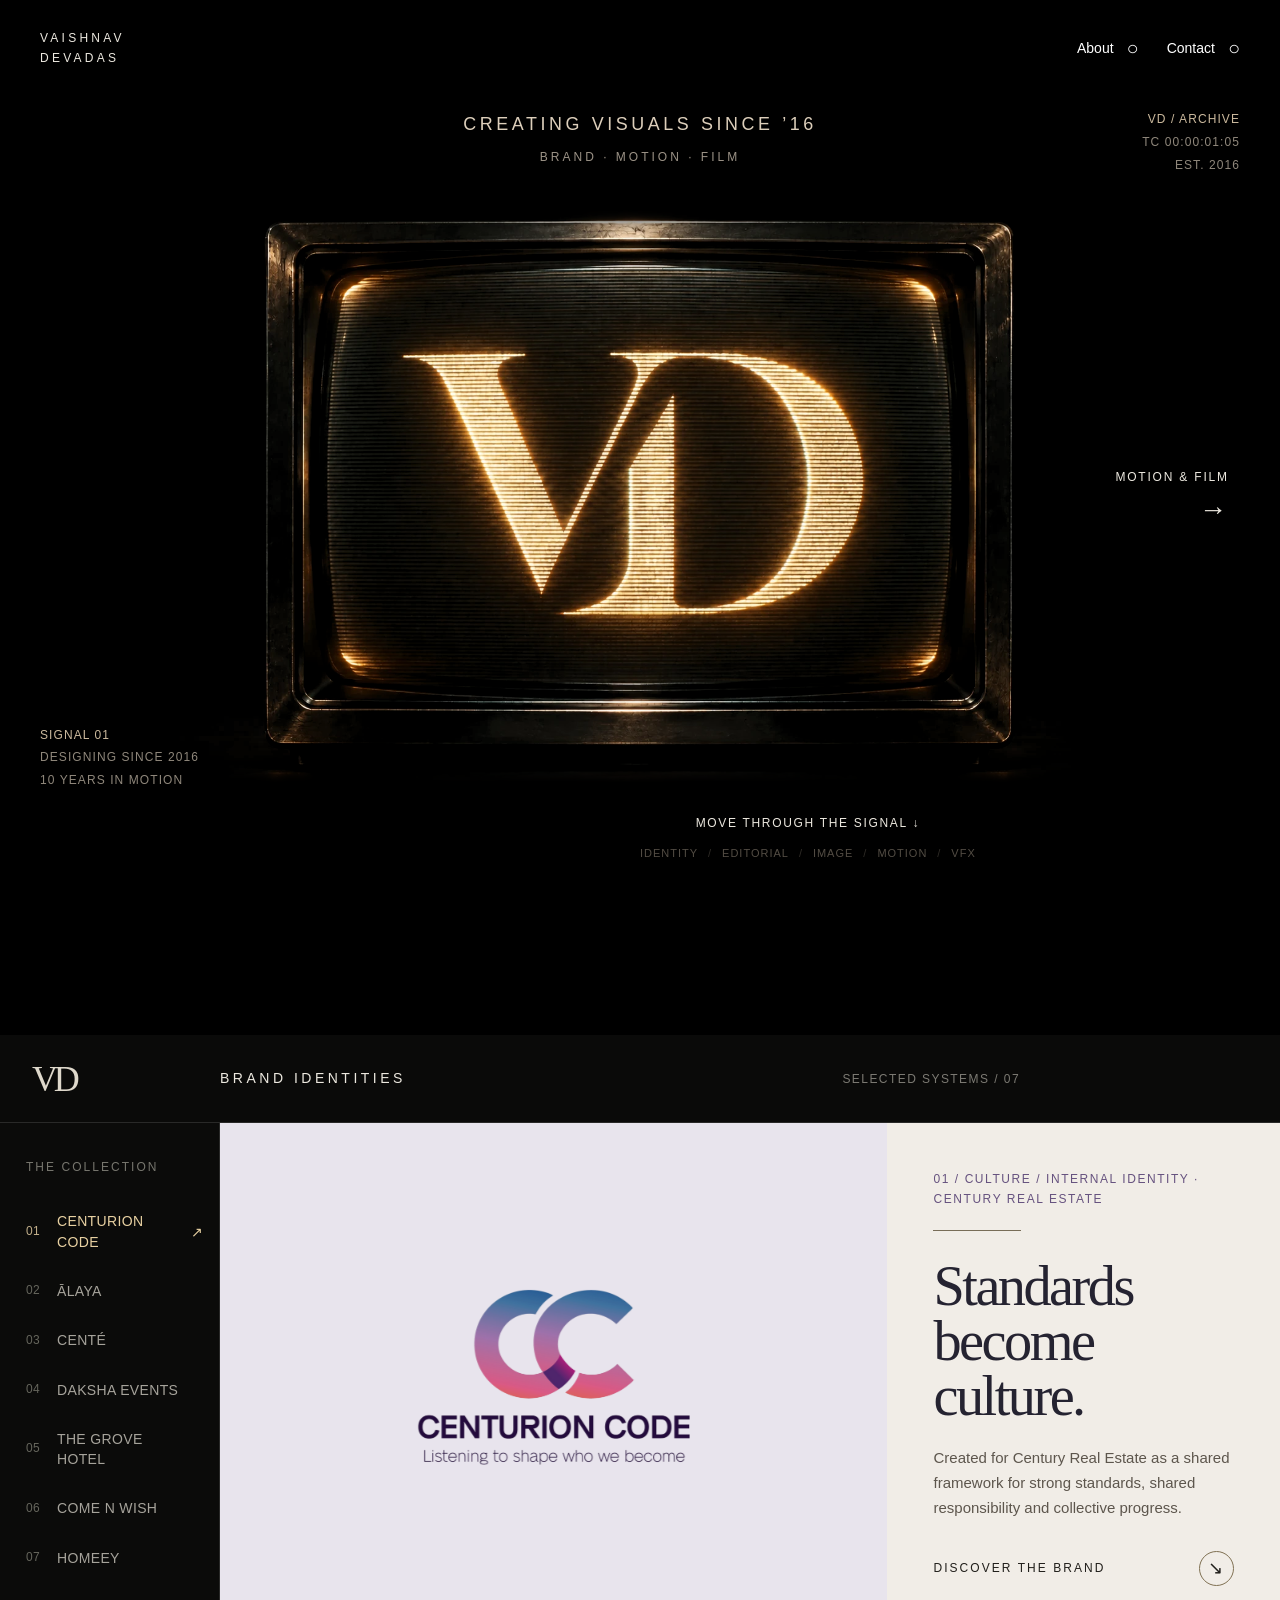
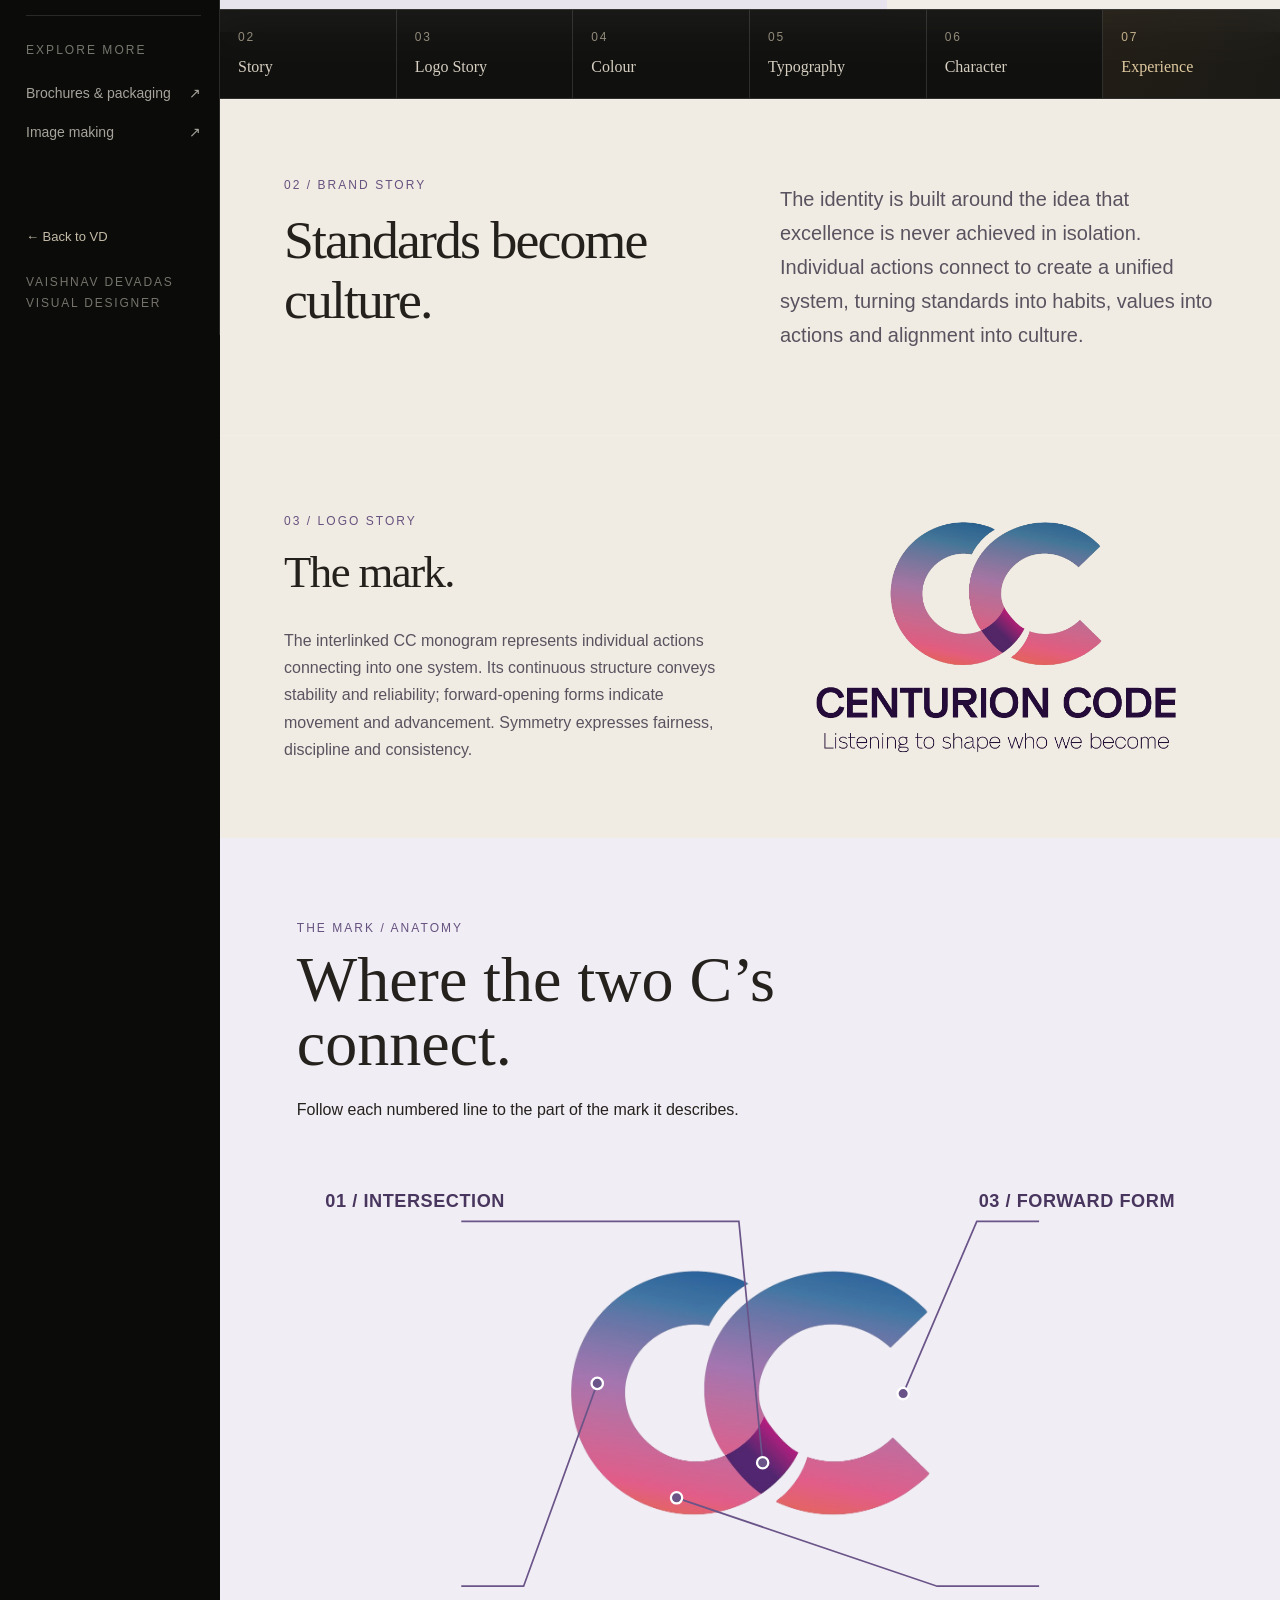
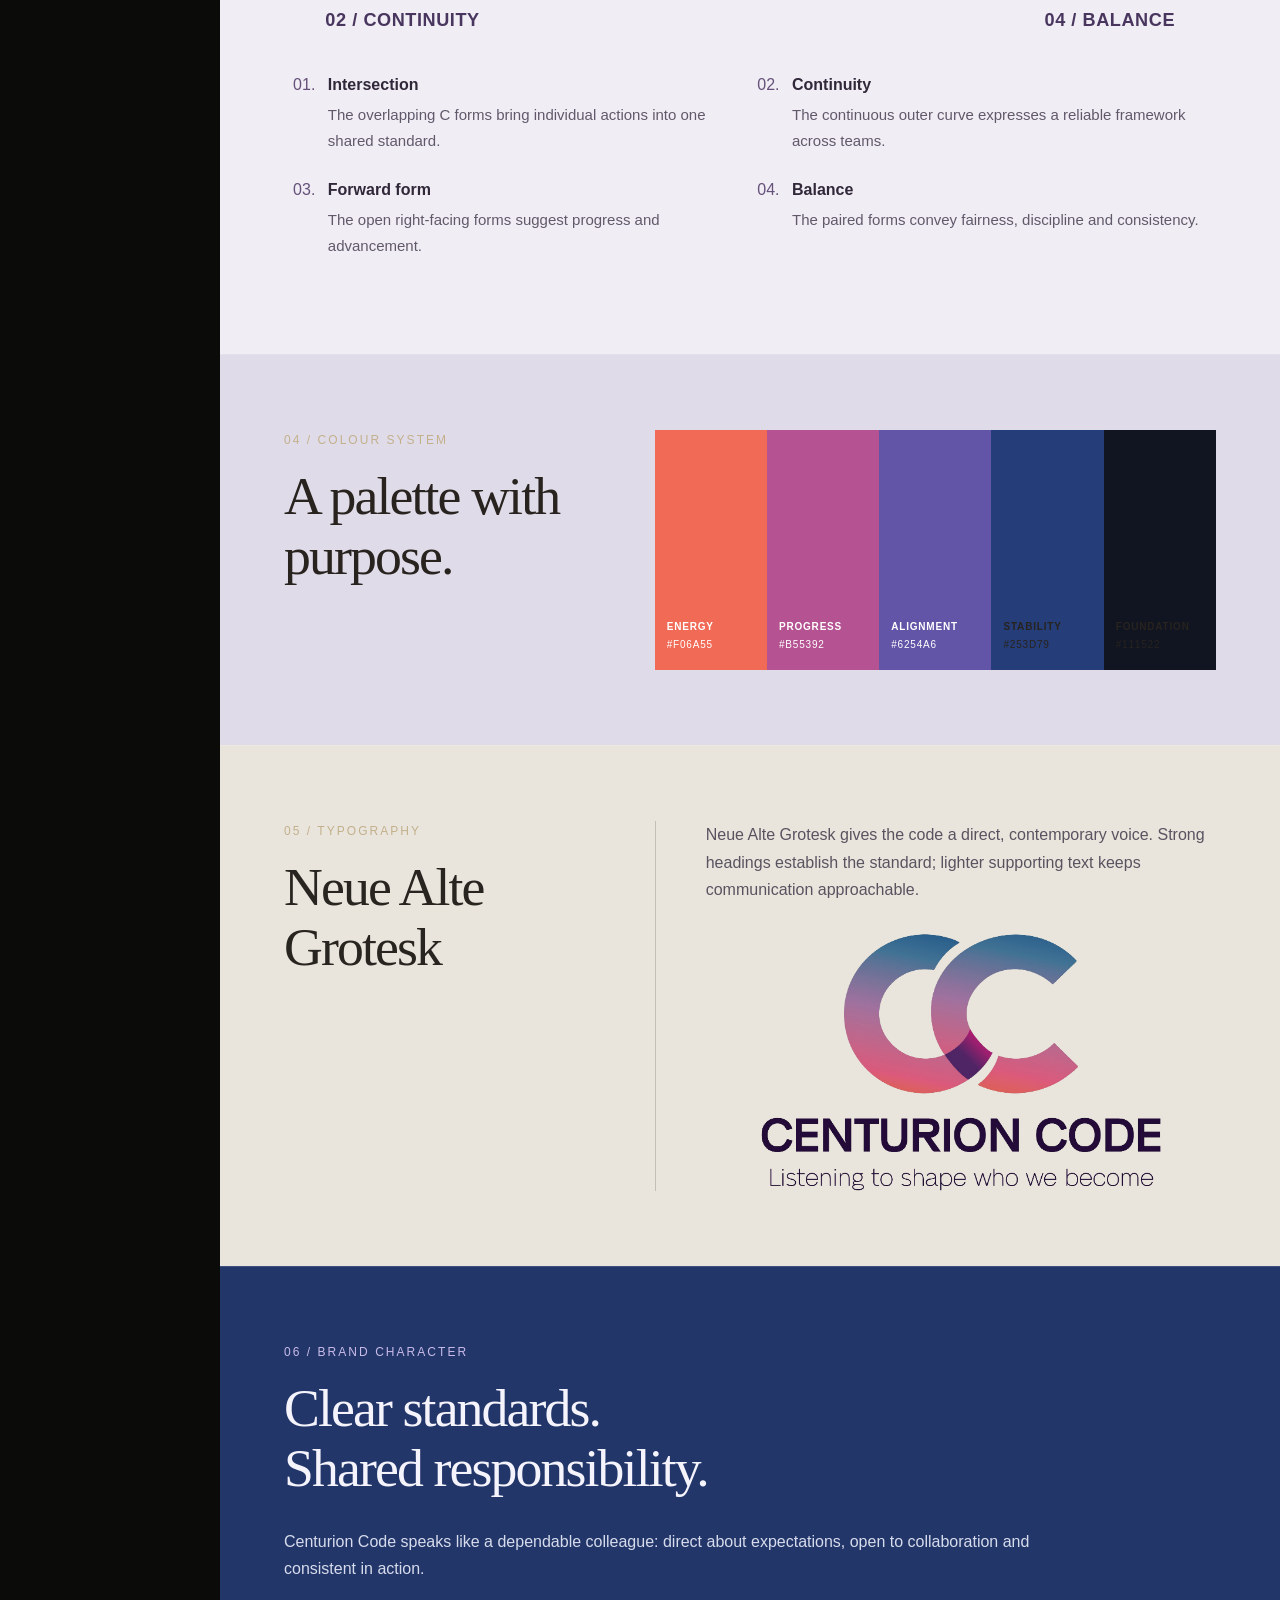
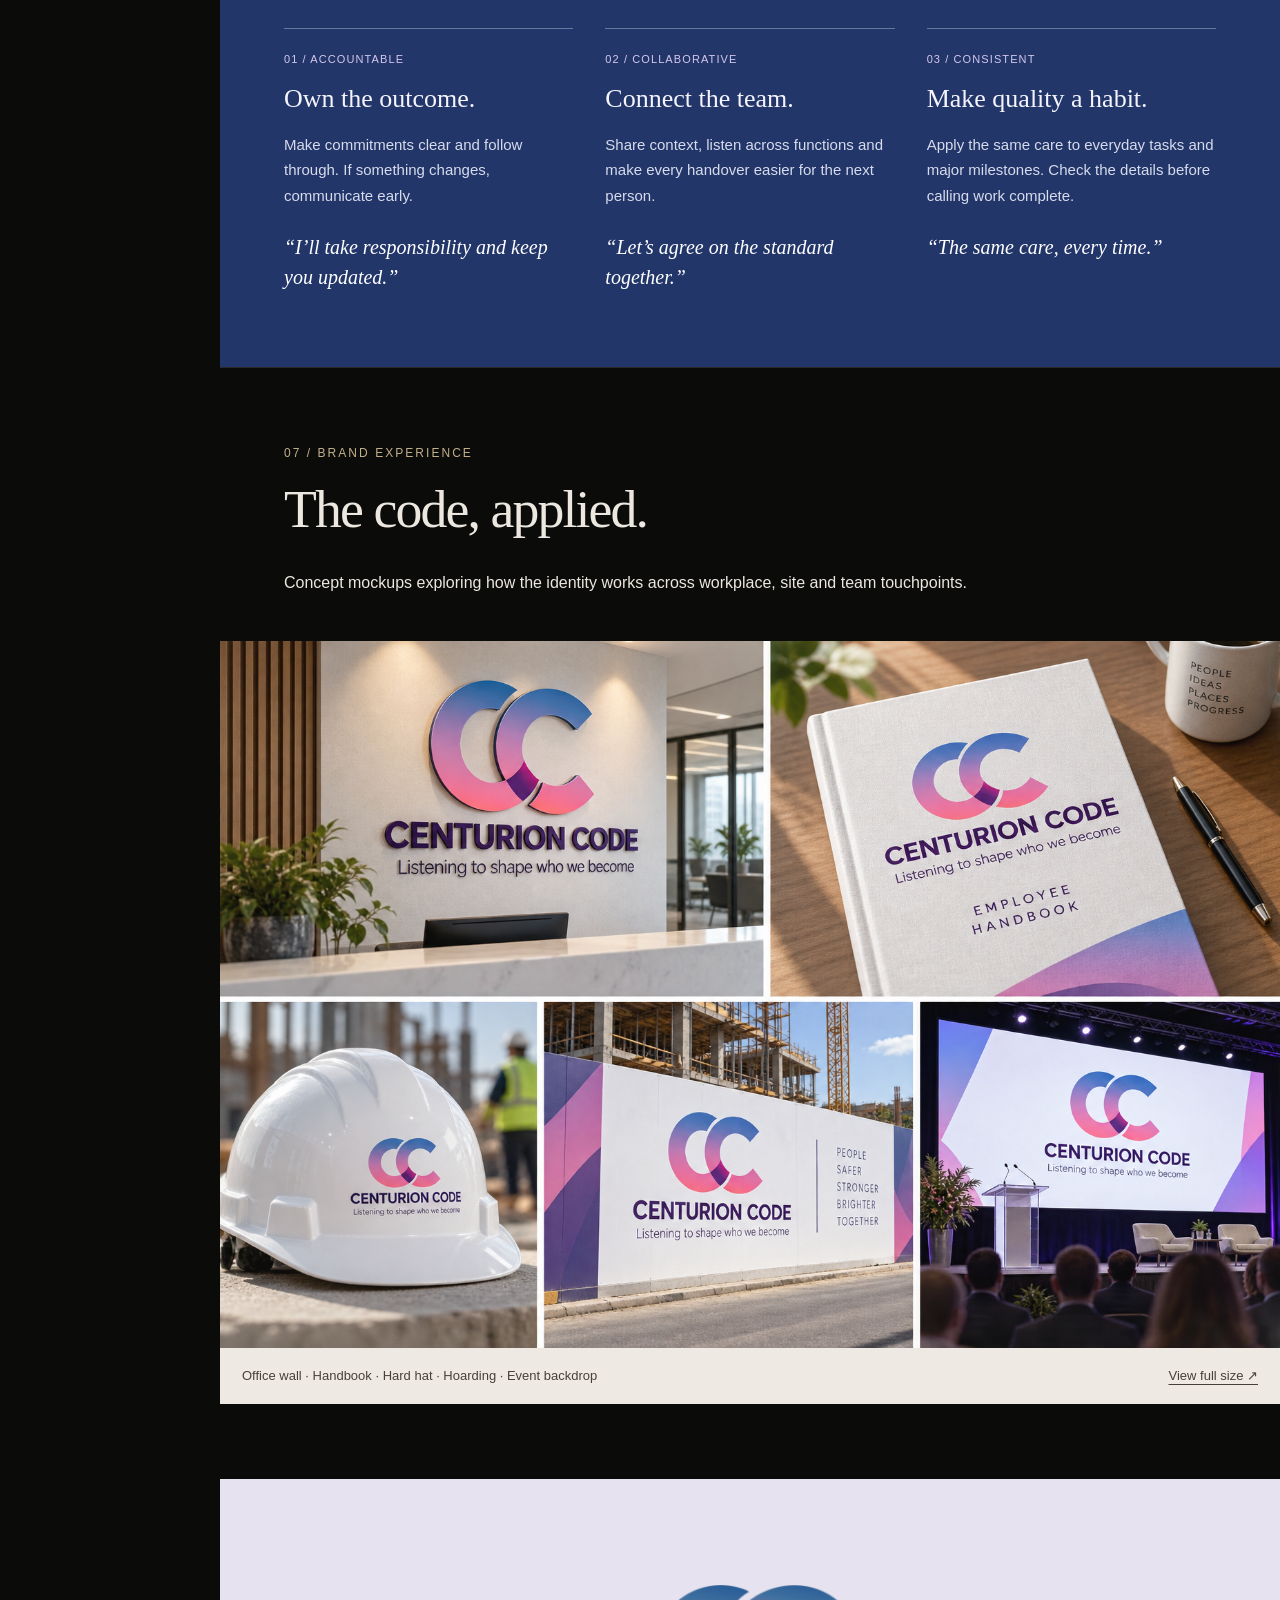
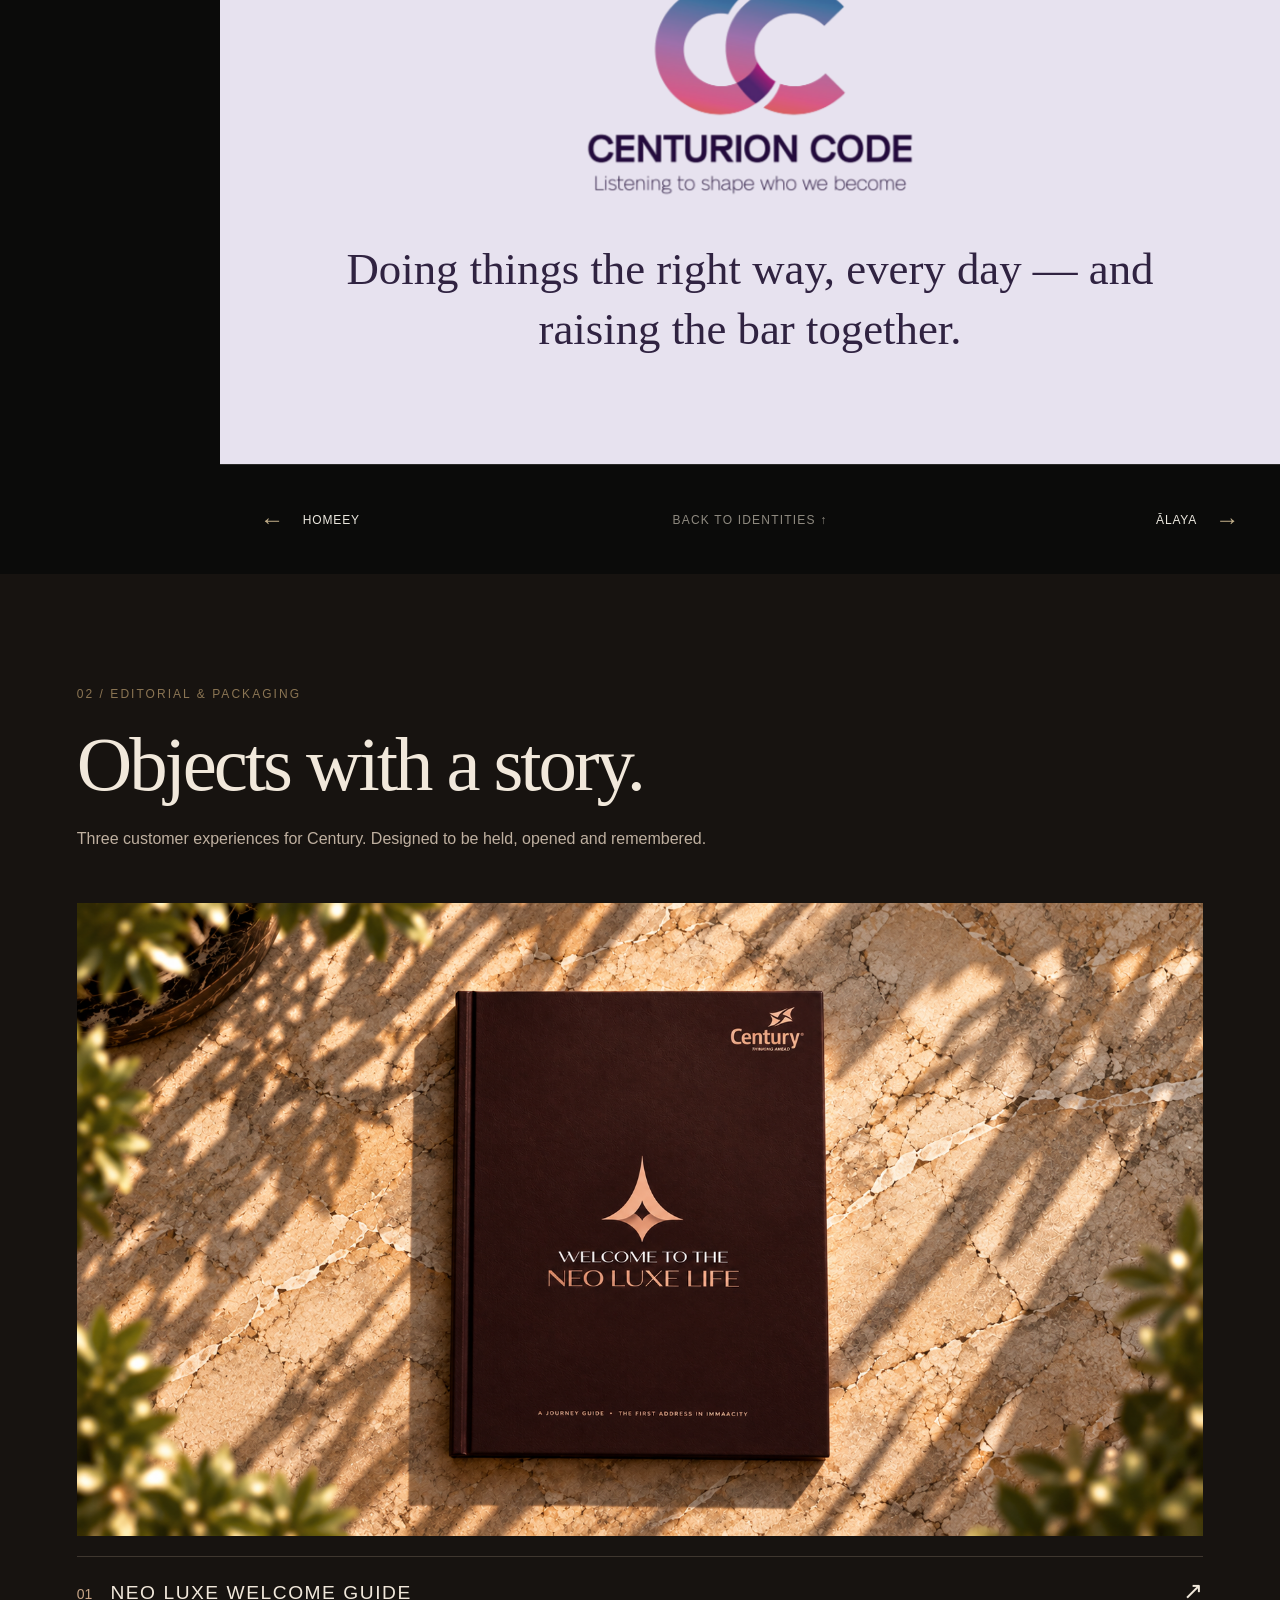
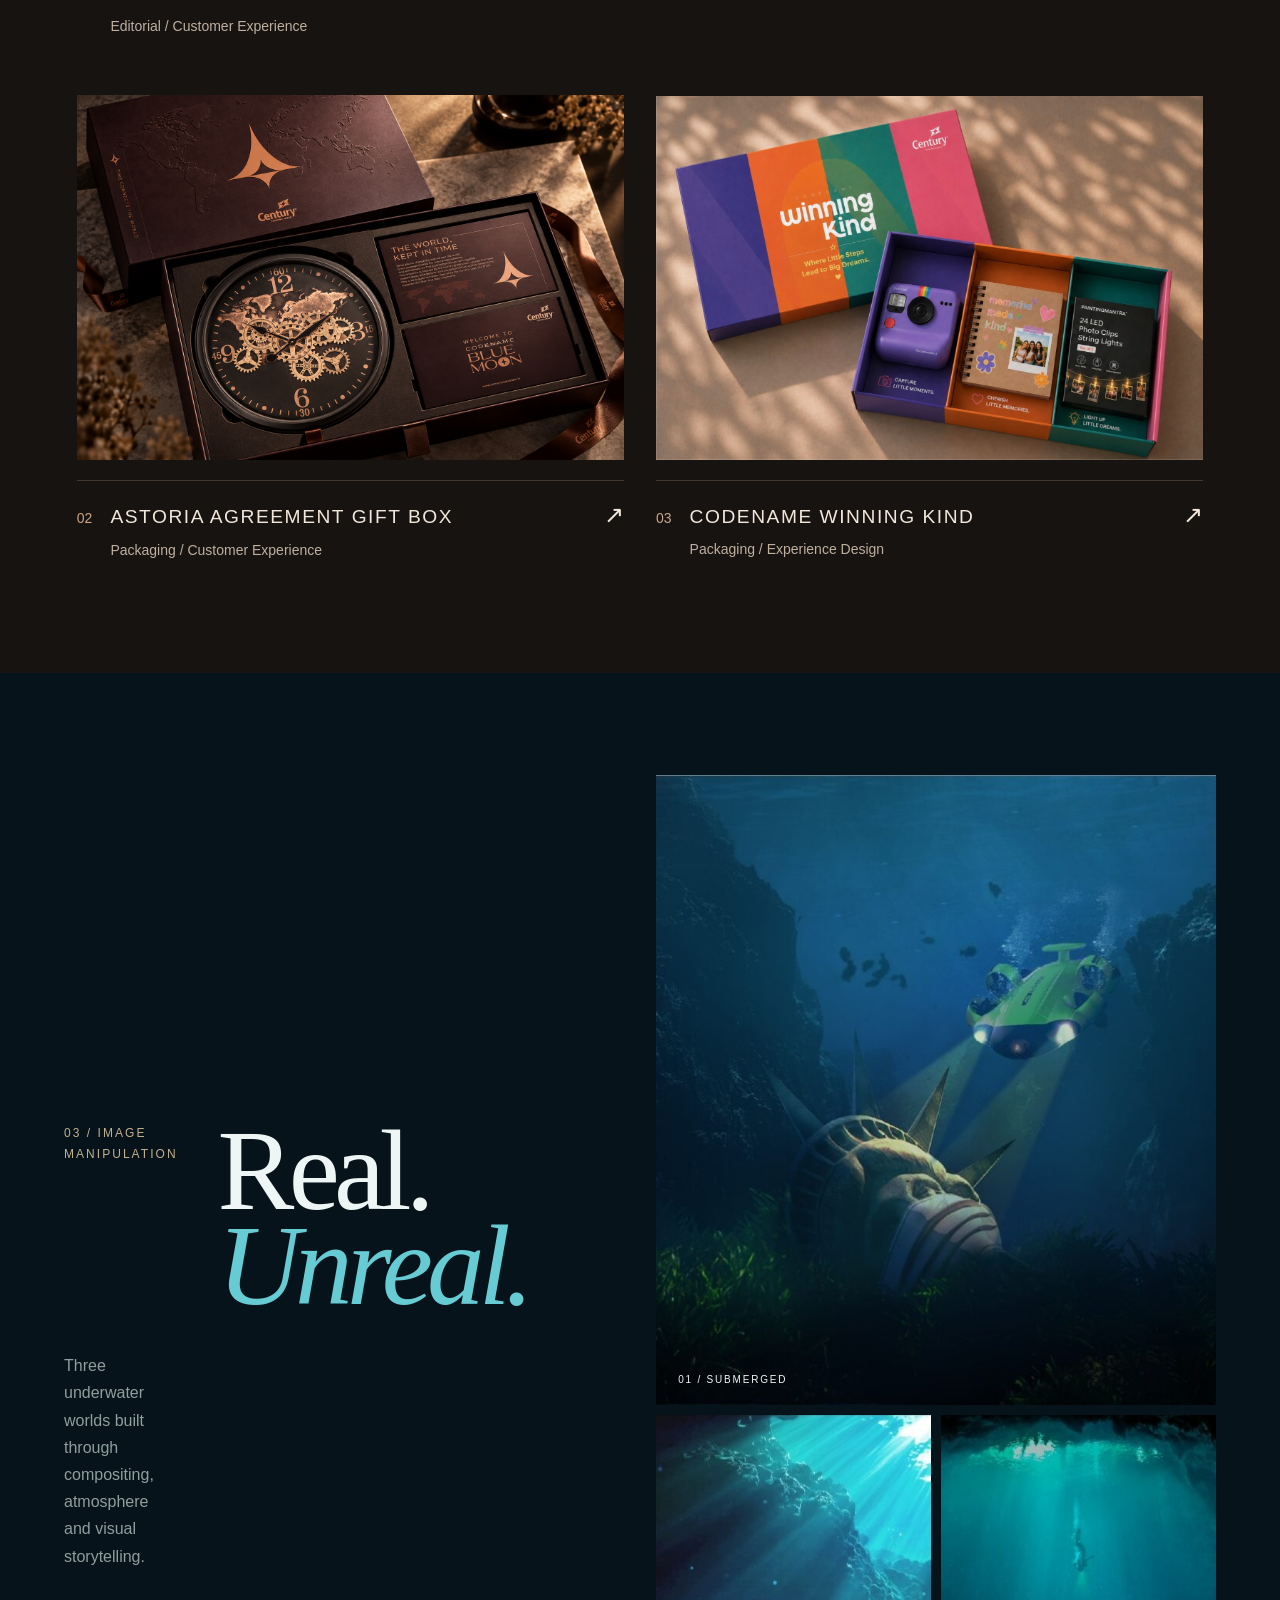
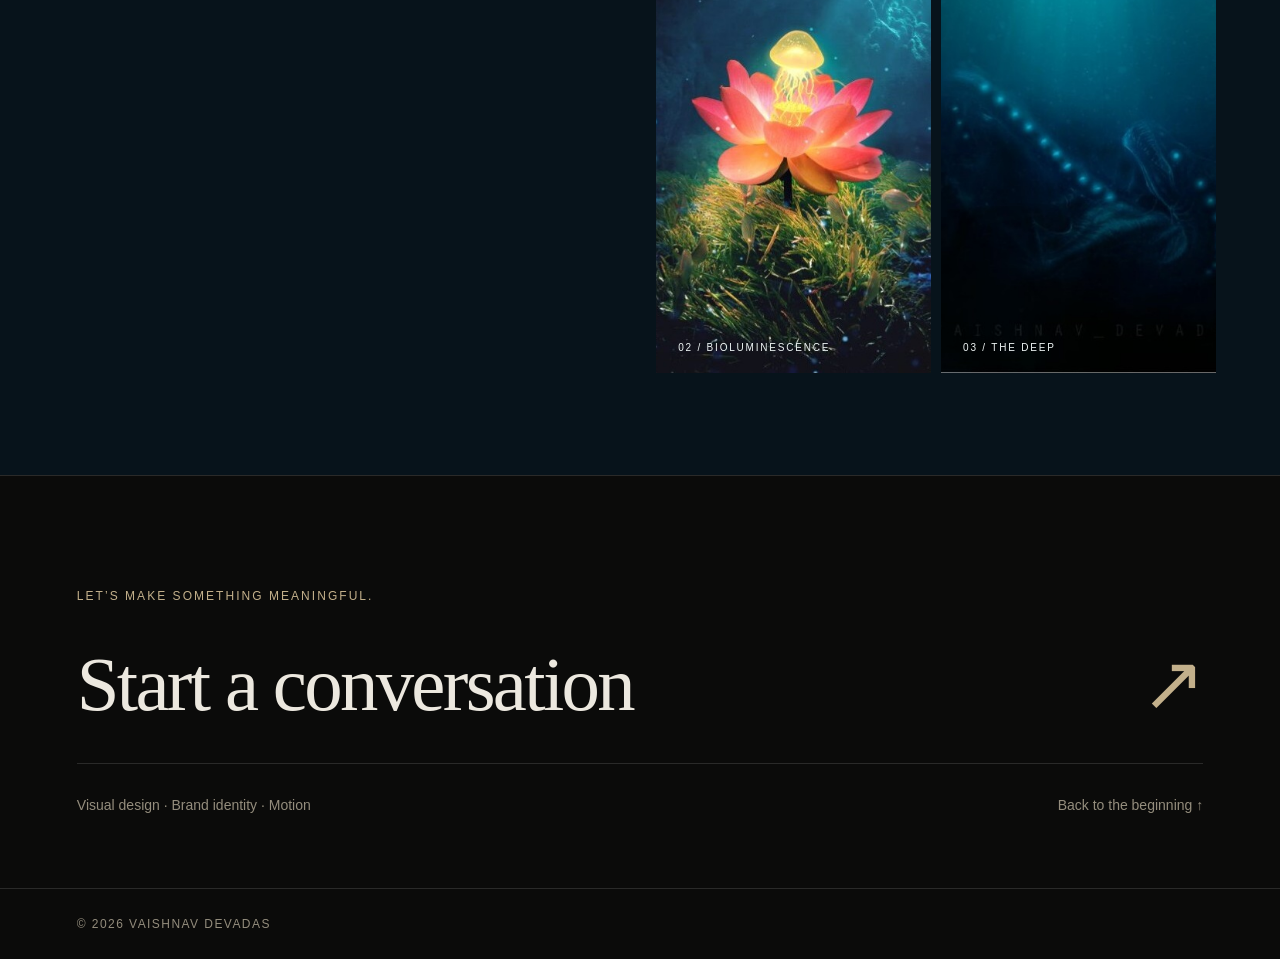
==== commit b623ea92: "Add motion graphics showreel as third Motion & Film project" ====
--- a/site/index.html
+++ b/site/index.html
@@ -58,10 +58,11 @@
 <dialog id="editorialDialog" aria-label="Editorial and packaging case study"><header class="ep-toolbar"><button class="dialog-close">← Editorial &amp; Packaging</button><span id="ep-position">01 / 03</span></header><div id="ep-content"></div><nav class="ep-pagination" aria-label="Editorial project navigation"><button id="ep-prev">← Previous project</button><button id="ep-return">Back to collection ↑</button><button id="ep-next">Next project →</button></nav></dialog>
 <dialog id="bookDialog" class="book-dialog ep-reader" aria-label="Neo Luxe Welcome Guide"><button class="dialog-close" aria-label="Return to guide case study">Close ×</button><p class="overline">NEO LUXE / WELCOME GUIDE</p><div class="book-stage"></div><div class="book-controls"><button id="bookPrev" aria-label="Previous spread">←</button><span id="bookCounter" aria-live="polite">Cover / 28 pages</span><button id="bookNext" aria-label="Next spread">→</button></div></dialog>
 <dialog id="motionDialog" class="motion-dialog" aria-label="Motion and film projects">
-<header class="motion-top"><button class="dialog-close" aria-label="Back to landing">← Back to VD</button><span class="overline">MOTION & FILM</span><nav aria-label="Motion projects"><button data-motion="0" aria-current="true">01 / Century Champions League</button><button data-motion="1">02 / Annual Kick-Off</button></nav></header>
+<header class="motion-top"><button class="dialog-close" aria-label="Back to landing">← Back to VD</button><span class="overline">MOTION & FILM</span><nav aria-label="Motion projects"><button data-motion="0" aria-current="true">01 / Century Champions League</button><button data-motion="1">02 / Annual Kick-Off</button><button data-motion="2">03 / Motion Graphics Showreel</button></nav></header>
 <div class="motion-track">
 <article class="motion-project" aria-labelledby="ccl-title"><div class="motion-film"><video controls playsinline preload="none" poster="assets/motion/ccl-auction.jpg" aria-label="Century Champions League auction introduction"><source src="assets/motion/ccl-auction.mp4" type="video/mp4"></video></div><div class="motion-copy"><span class="overline">01 / CENTURY REAL ESTATE · SPORTS EVENT</span><h2 id="ccl-title">Century Champions League</h2><p class="motion-lead">Familiar characters. A renewed competitive spirit.</p><p>A refresh of the league’s team logos, preserving the character of each original identity while giving the teams a new visual presence.</p><p>Created for the players’ auction, this introduction film unveils the refreshed logos and sets the stage for the Century Champions League—bringing the anticipation of an IPL-style auction to the company’s sporting calendar.</p><p class="motion-credit">TEAM LOGO REDESIGN · AUCTION INTRODUCTION FILM</p><button class="motion-next" data-motion="1">Next / Annual Kick-Off →</button></div></article>
-<article class="motion-project" aria-labelledby="kickoff-title"><div class="motion-film"><video controls playsinline preload="none" poster="assets/motion/annual-kickoff.jpg" aria-label="Century Real Estate annual kick-off event film"><source src="assets/motion/annual-kickoff.mp4" type="video/mp4"></video></div><div class="motion-copy"><span class="overline">02 / CENTURY REAL ESTATE · ANNUAL AWARDS</span><h2 id="kickoff-title">Annual Kick-Off</h2><p class="motion-lead">A shared story. A moment of recognition.</p><p>An event film for Century Real Estate’s annual awards celebration, bringing together glimpses of the occasion and the narrative shaped by the company’s brief.</p><p>The edit connects event highlights with the intended messages, creating a cohesive story that celebrates the people and achievements at the heart of the occasion.</p><p class="motion-credit">EVENT FILM · VIDEO EDITING · VISUAL STORYTELLING</p><button class="motion-next" data-motion="0">← Previous / Century Champions League</button></div></article>
+<article class="motion-project" aria-labelledby="kickoff-title"><div class="motion-film"><video controls playsinline preload="none" poster="assets/motion/annual-kickoff.jpg" aria-label="Century Real Estate annual kick-off event film"><source src="assets/motion/annual-kickoff.mp4" type="video/mp4"></video></div><div class="motion-copy"><span class="overline">02 / CENTURY REAL ESTATE · ANNUAL AWARDS</span><h2 id="kickoff-title">Annual Kick-Off</h2><p class="motion-lead">A shared story. A moment of recognition.</p><p>An event film for Century Real Estate’s annual awards celebration, bringing together glimpses of the occasion and the narrative shaped by the company’s brief.</p><p>The edit connects event highlights with the intended messages, creating a cohesive story that celebrates the people and achievements at the heart of the occasion.</p><p class="motion-credit">EVENT FILM · VIDEO EDITING · VISUAL STORYTELLING</p><button class="motion-next" data-motion="2">Next / Motion Graphics Showreel →</button></div></article>
+<article class="motion-project" aria-labelledby="showreel-title"><div class="motion-film"><video controls playsinline preload="none" poster="assets/motion/vd-motion-showreel.jpg" aria-label="Vaishnav Devadas motion graphics showreel"><source src="assets/motion/vd-motion-showreel.mp4" type="video/mp4"></video></div><div class="motion-copy"><span class="overline">03 / SELECTED MOTION DESIGN</span><h2 id="showreel-title">Motion Graphics Showreel</h2><p class="motion-lead">Design in motion. Ideas made visible.</p><p>A short selection of motion graphics exploring how typography, graphic forms and transitions can give an idea energy and clarity on screen.</p><p>From kinetic type to precise changes in pace and composition, the reel offers a glimpse of the animation and visual storytelling I bring to each project.</p><p class="motion-credit">MOTION DESIGN · KINETIC TYPOGRAPHY · VISUAL STORYTELLING</p><button class="motion-next" data-motion="1">← Previous / Annual Kick-Off</button></div></article>
 </div></dialog>
 <script src="case-content.js"></script><script src="app.js"></script><script src="glitch.js"></script><script src="motion.js"></script><script src="editorial.js"></script>
 </body></html>
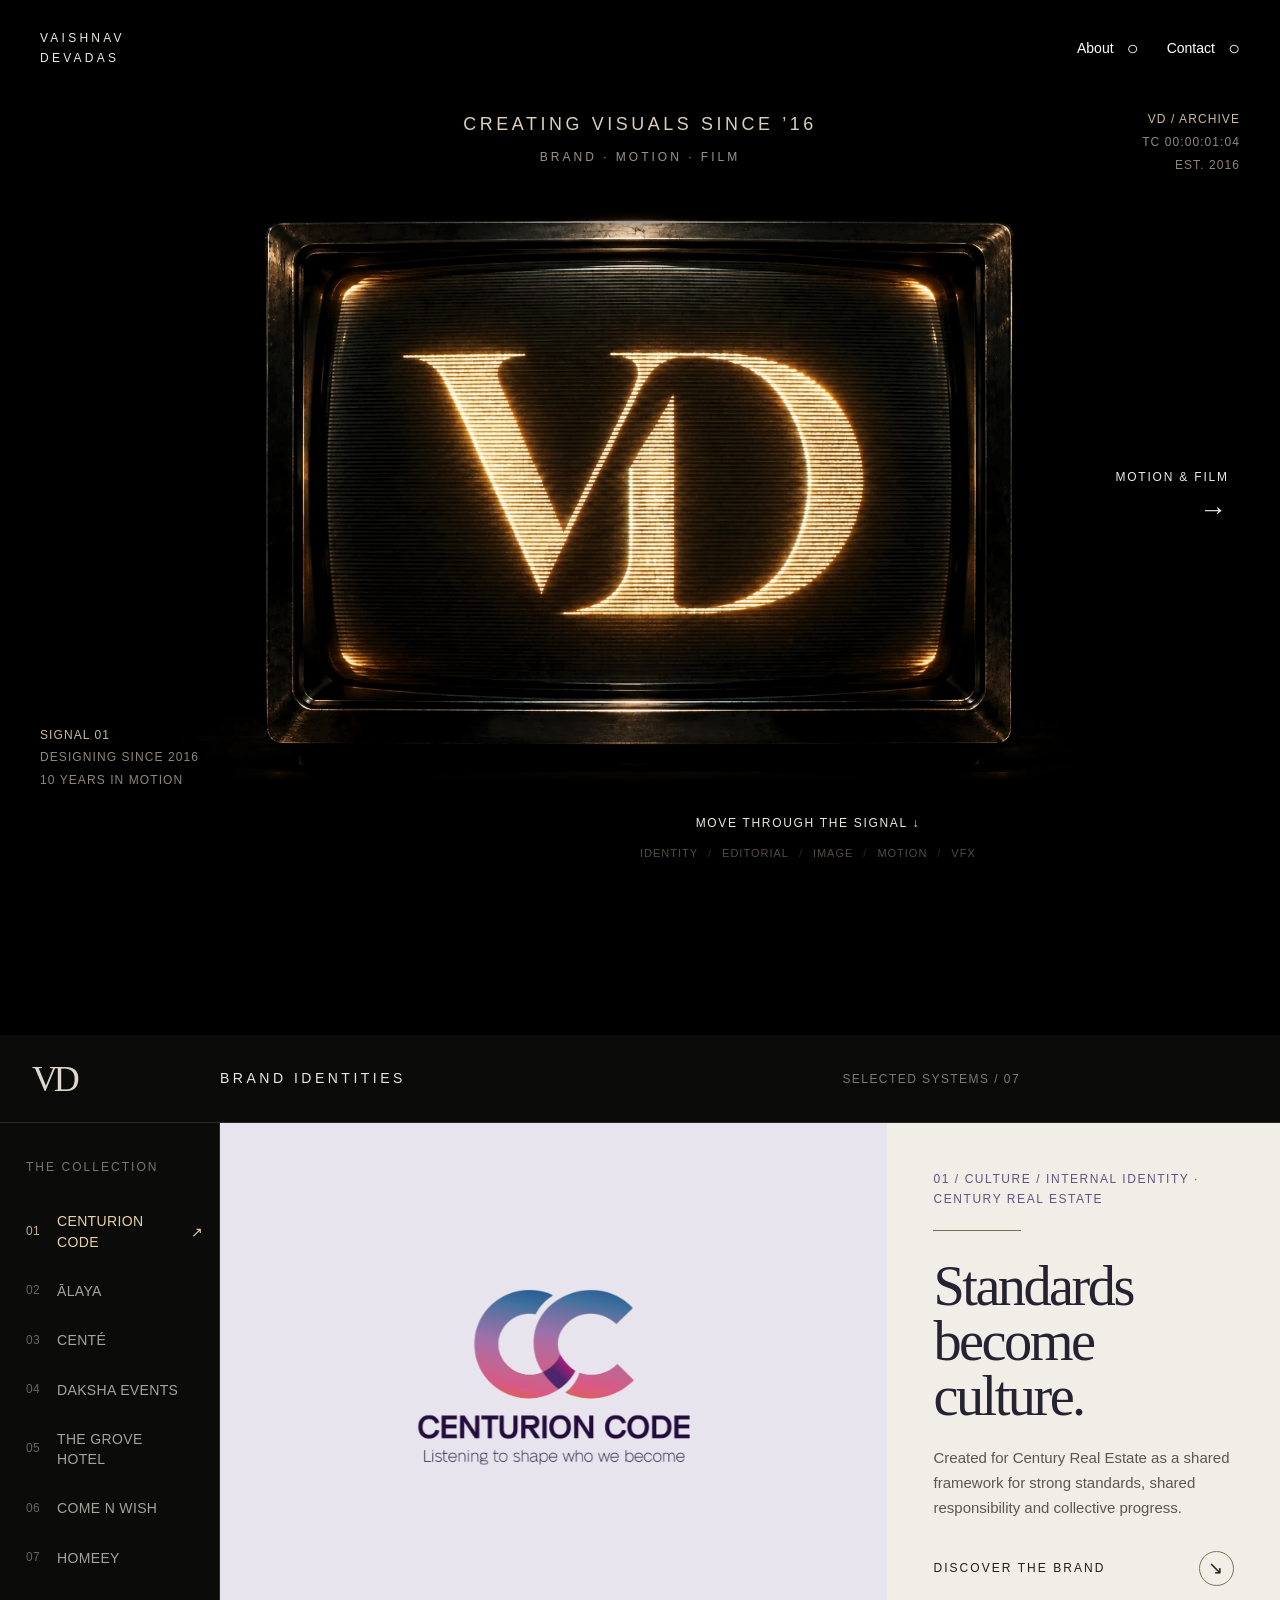
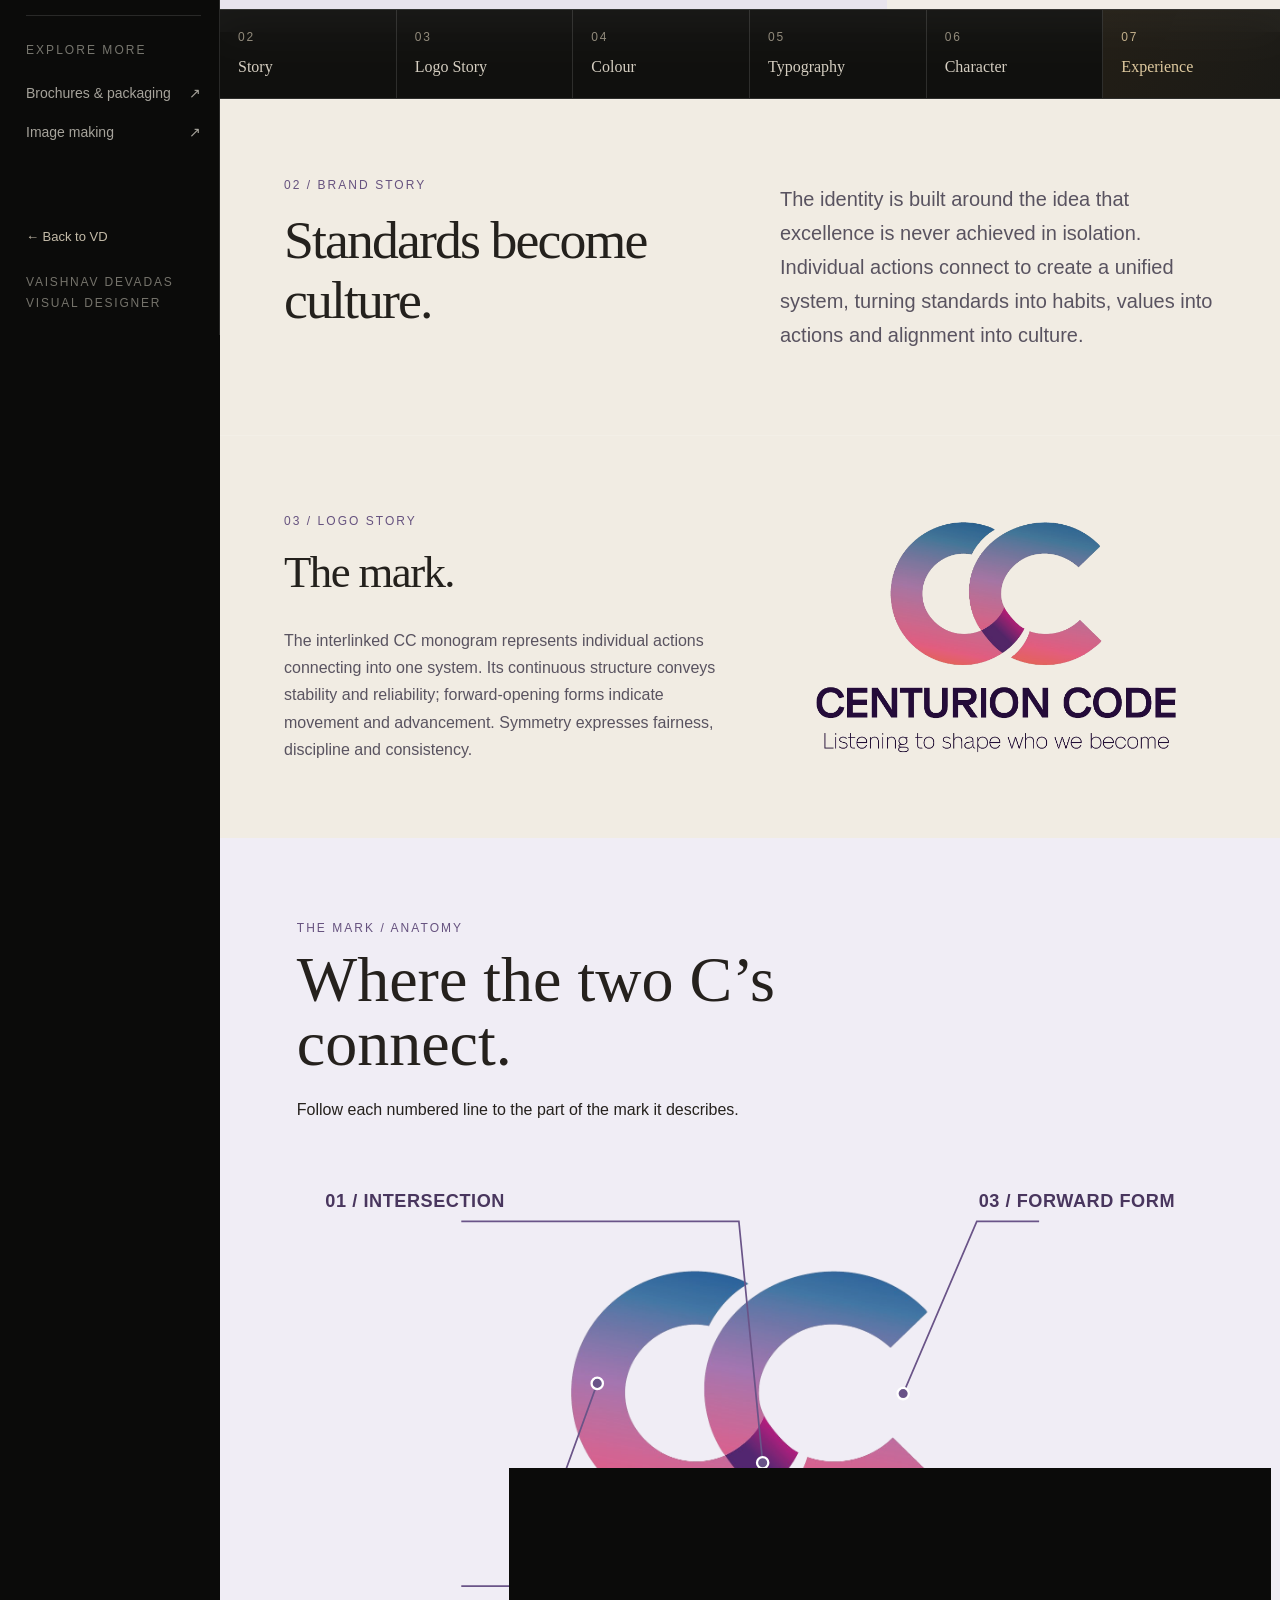
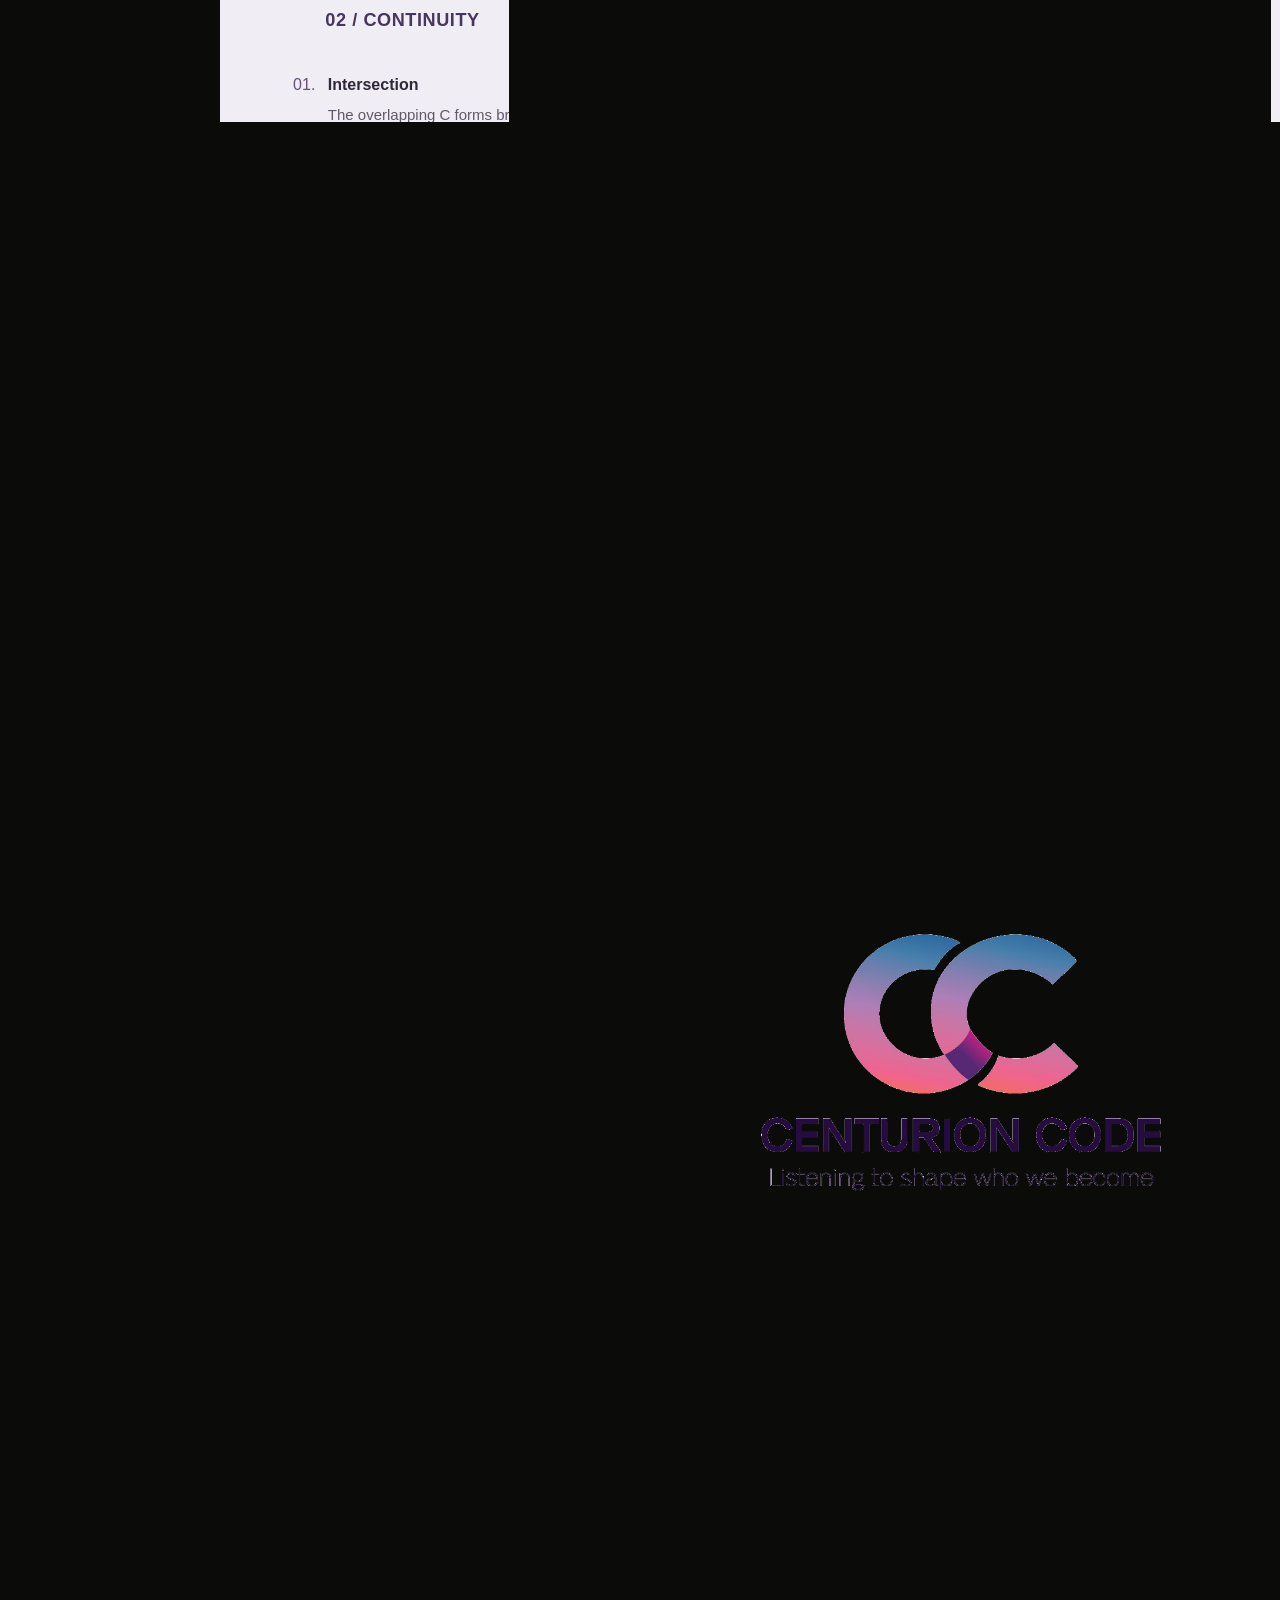
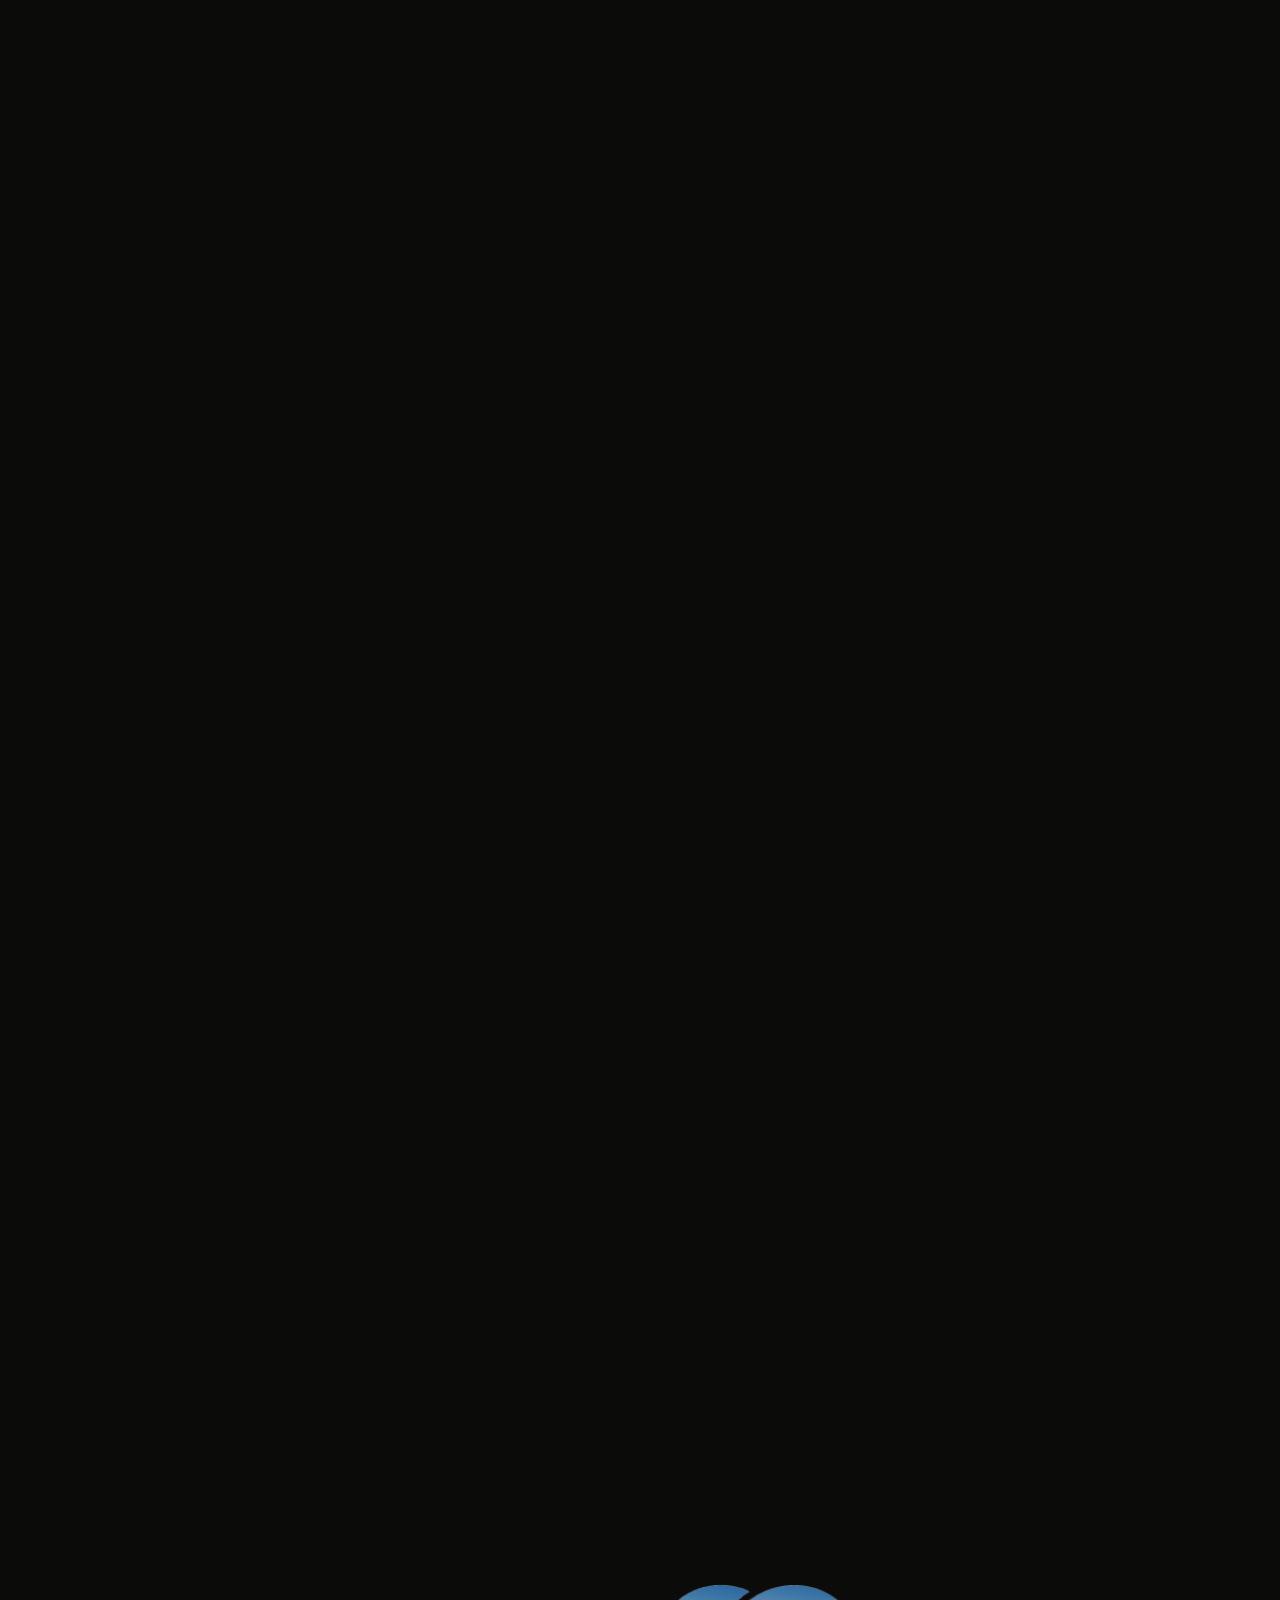
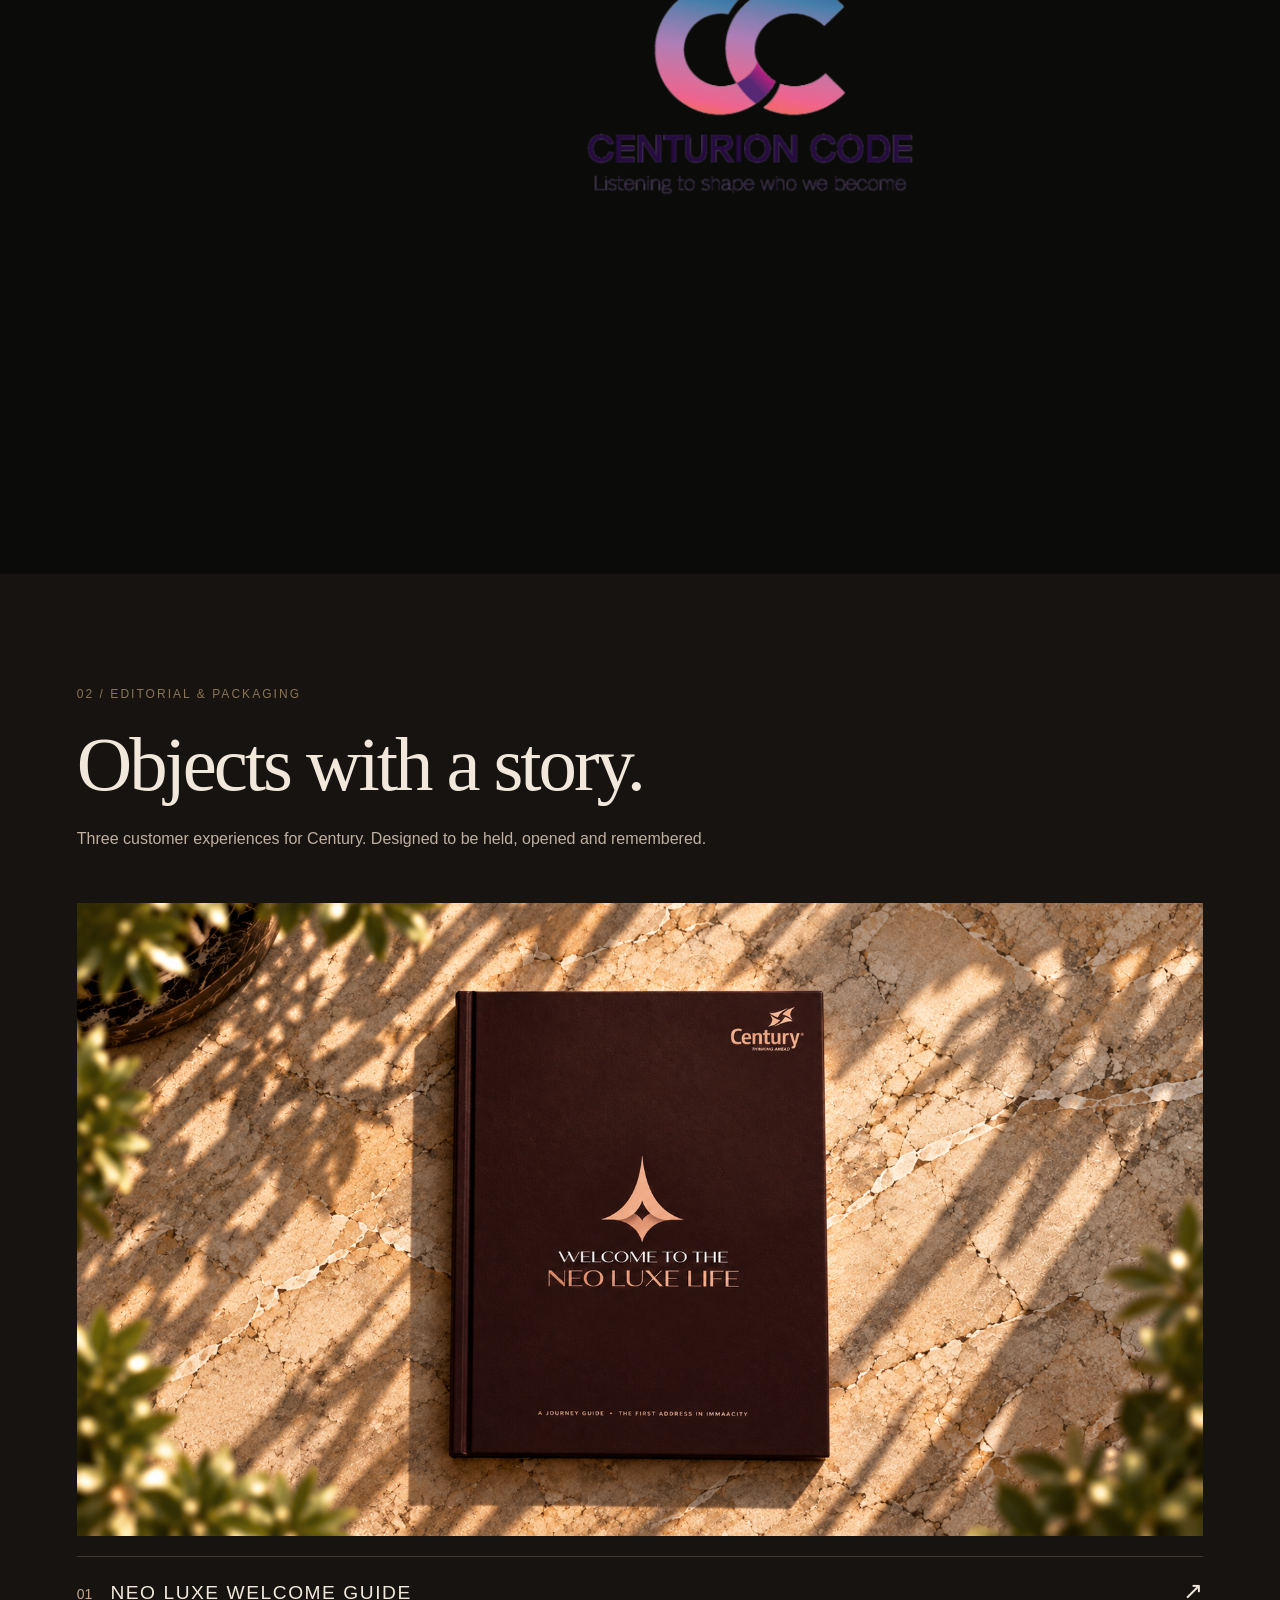
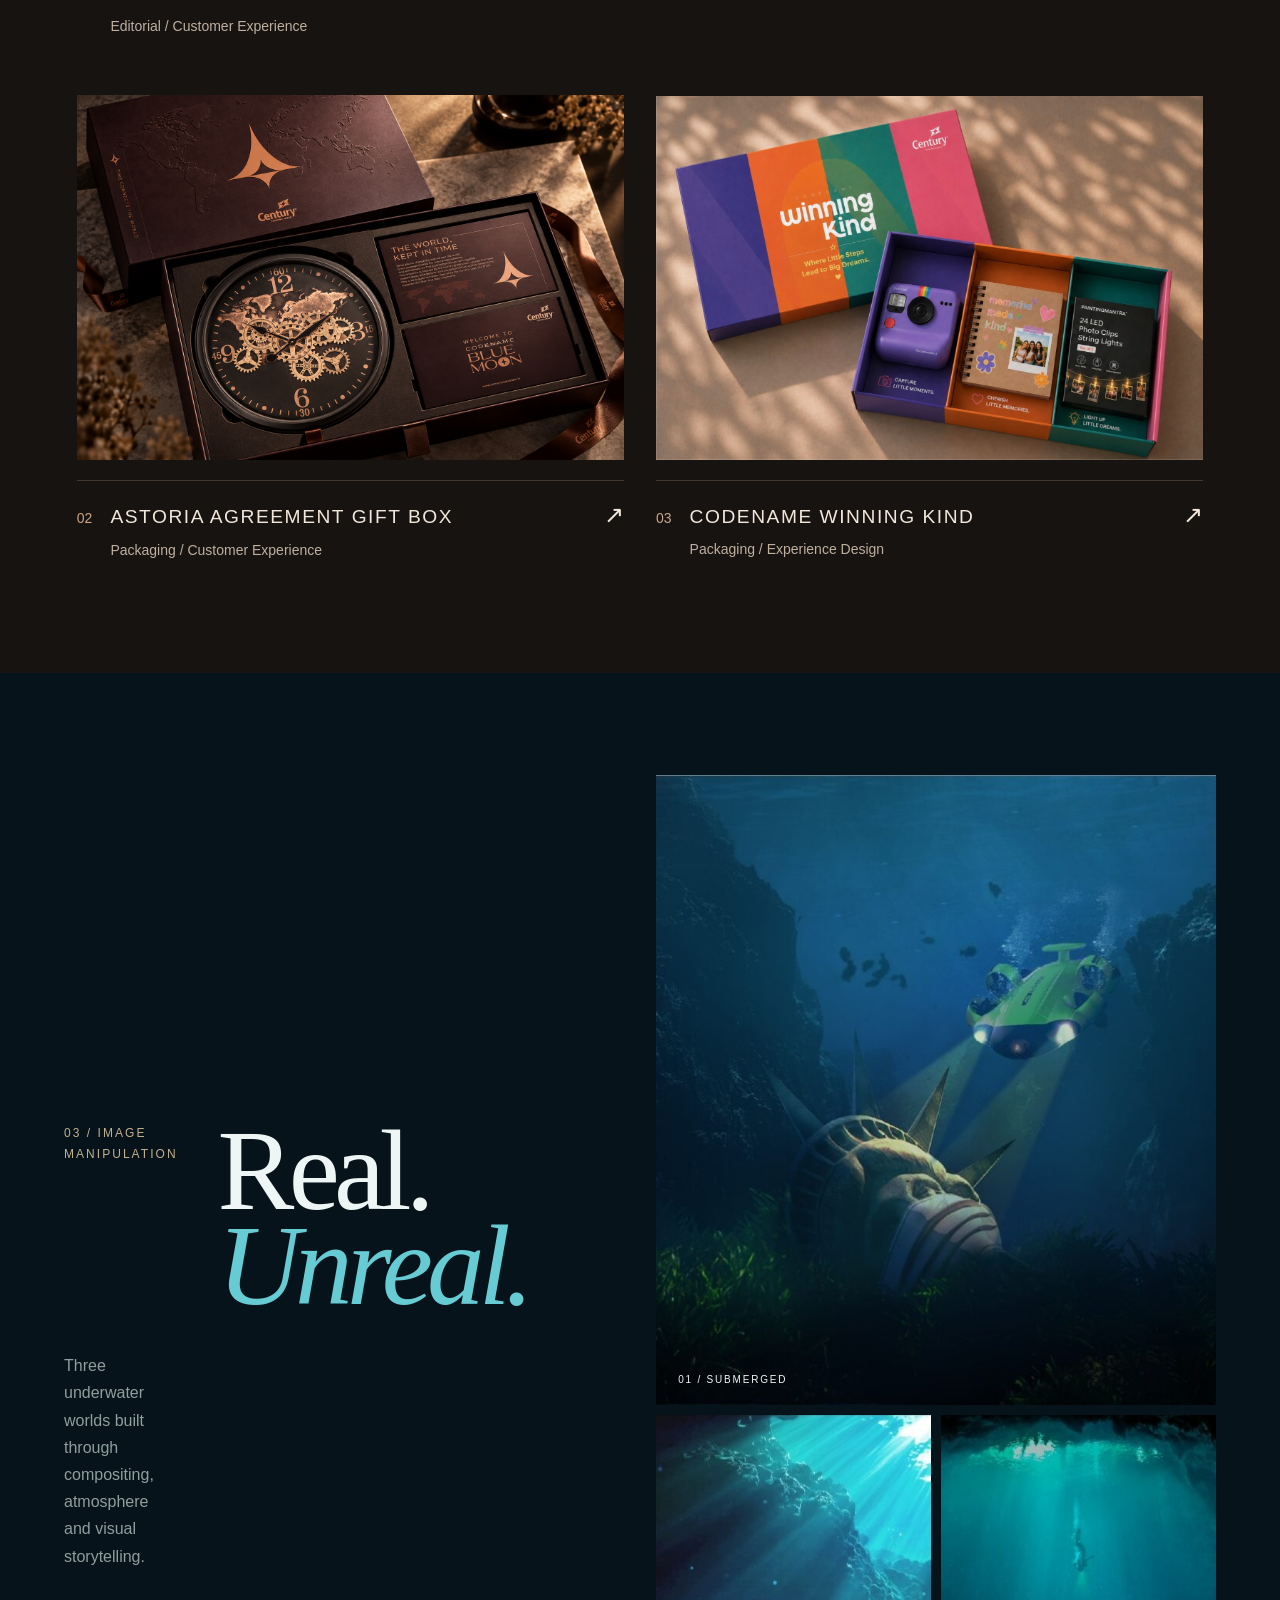
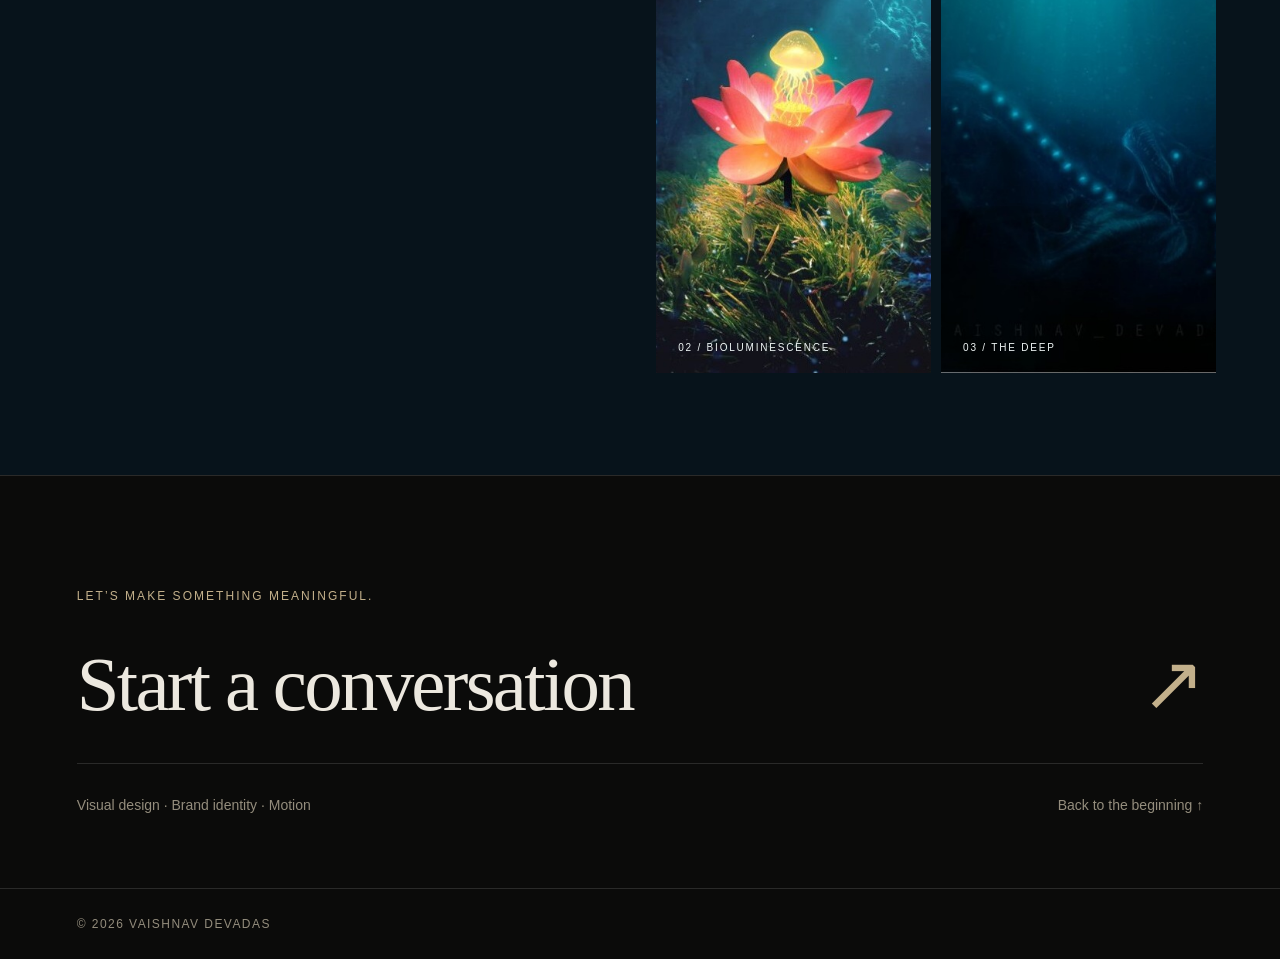
==== commit d30026eb: "Refresh completed showreel cover in browser cache" ====
--- a/site/index.html
+++ b/site/index.html
@@ -62,7 +62,7 @@
 <div class="motion-track">
 <article class="motion-project" aria-labelledby="ccl-title"><div class="motion-film"><video controls playsinline preload="none" poster="assets/motion/ccl-auction.jpg" aria-label="Century Champions League auction introduction"><source src="assets/motion/ccl-auction.mp4" type="video/mp4"></video></div><div class="motion-copy"><span class="overline">01 / CENTURY REAL ESTATE · SPORTS EVENT</span><h2 id="ccl-title">Century Champions League</h2><p class="motion-lead">Familiar characters. A renewed competitive spirit.</p><p>A refresh of the league’s team logos, preserving the character of each original identity while giving the teams a new visual presence.</p><p>Created for the players’ auction, this introduction film unveils the refreshed logos and sets the stage for the Century Champions League—bringing the anticipation of an IPL-style auction to the company’s sporting calendar.</p><p class="motion-credit">TEAM LOGO REDESIGN · AUCTION INTRODUCTION FILM</p><button class="motion-next" data-motion="1">Next / Annual Kick-Off →</button></div></article>
 <article class="motion-project" aria-labelledby="kickoff-title"><div class="motion-film"><video controls playsinline preload="none" poster="assets/motion/annual-kickoff.jpg" aria-label="Century Real Estate annual kick-off event film"><source src="assets/motion/annual-kickoff.mp4" type="video/mp4"></video></div><div class="motion-copy"><span class="overline">02 / CENTURY REAL ESTATE · ANNUAL AWARDS</span><h2 id="kickoff-title">Annual Kick-Off</h2><p class="motion-lead">A shared story. A moment of recognition.</p><p>An event film for Century Real Estate’s annual awards celebration, bringing together glimpses of the occasion and the narrative shaped by the company’s brief.</p><p>The edit connects event highlights with the intended messages, creating a cohesive story that celebrates the people and achievements at the heart of the occasion.</p><p class="motion-credit">EVENT FILM · VIDEO EDITING · VISUAL STORYTELLING</p><button class="motion-next" data-motion="2">Next / Motion Graphics Showreel →</button></div></article>
-<article class="motion-project" aria-labelledby="showreel-title"><div class="motion-film"><video controls playsinline preload="none" poster="assets/motion/vd-motion-showreel.jpg" aria-label="Vaishnav Devadas motion graphics showreel"><source src="assets/motion/vd-motion-showreel.mp4" type="video/mp4"></video></div><div class="motion-copy"><span class="overline">03 / SELECTED MOTION DESIGN</span><h2 id="showreel-title">Motion Graphics Showreel</h2><p class="motion-lead">Design in motion. Ideas made visible.</p><p>A short selection of motion graphics exploring how typography, graphic forms and transitions can give an idea energy and clarity on screen.</p><p>From kinetic type to precise changes in pace and composition, the reel offers a glimpse of the animation and visual storytelling I bring to each project.</p><p class="motion-credit">MOTION DESIGN · KINETIC TYPOGRAPHY · VISUAL STORYTELLING</p><button class="motion-next" data-motion="1">← Previous / Annual Kick-Off</button></div></article>
+<article class="motion-project" aria-labelledby="showreel-title"><div class="motion-film"><video controls playsinline preload="none" poster="assets/motion/vd-motion-showreel.jpg?v=2" aria-label="Vaishnav Devadas motion graphics showreel"><source src="assets/motion/vd-motion-showreel.mp4" type="video/mp4"></video></div><div class="motion-copy"><span class="overline">03 / SELECTED MOTION DESIGN</span><h2 id="showreel-title">Motion Graphics Showreel</h2><p class="motion-lead">Design in motion. Ideas made visible.</p><p>A short selection of motion graphics exploring how typography, graphic forms and transitions can give an idea energy and clarity on screen.</p><p>From kinetic type to precise changes in pace and composition, the reel offers a glimpse of the animation and visual storytelling I bring to each project.</p><p class="motion-credit">MOTION DESIGN · KINETIC TYPOGRAPHY · VISUAL STORYTELLING</p><button class="motion-next" data-motion="1">← Previous / Annual Kick-Off</button></div></article>
 </div></dialog>
 <script src="case-content.js"></script><script src="app.js"></script><script src="glitch.js"></script><script src="motion.js"></script><script src="editorial.js"></script>
 </body></html>
--- a/site/styles.css
+++ b/site/styles.css
@@ -157,7 +157,7 @@
 .motion-track{display:flex;position:relative;height:calc(100% - 120px);overflow-x:auto;overflow-y:hidden;scroll-snap-type:x mandatory;overscroll-behavior-x:contain;scrollbar-color:#82745d #15130e}
 .motion-project{flex:0 0 100%;min-width:0;scroll-snap-align:start;display:grid;grid-template-columns:minmax(0,1.55fr) minmax(280px,1fr);gap:4vw;padding:5vh 5vw;align-items:center;overflow-y:auto}.motion-film video{display:block;width:100%;max-height:65vh;aspect-ratio:16/9;background:#000;object-fit:contain}.motion-copy h2{font-size:clamp(30px,3.2vw,54px);line-height:1.08;margin:20px 0}.motion-copy p{margin-top:18px;color:#aaa69e}.motion-copy .motion-lead{font-family:Georgia,serif;font-size:22px;color:#eee9df}.motion-copy .motion-credit{font-size:12px;letter-spacing:.1em;color:#b7a380;margin-top:26px}.motion-next{margin-top:30px;padding:12px 0;color:#e9d1a4;font-size:14px}
 @keyframes motion-arrive{from{transform:translateX(100%)}to{transform:translateX(0)}}
-@media(max-width:800px){.motion-top{height:155px;flex-wrap:wrap;gap:10px 22px;padding:20px 24px}.motion-top nav{width:100%;margin:0;gap:20px}.motion-top nav button{font-size:12px;text-align:left}.motion-track{height:calc(100% - 155px)}.motion-project{display:flex;flex-direction:column;align-items:stretch;justify-content:flex-start;padding:24px;gap:22px}.motion-copy h2{font-size:36px}.motion-entry{top:auto;bottom:21svh;right:7vw}.motion-entry span{display:inline;margin-left:12px}.motion-copy p{font-size:16px}}
+@media(max-width:800px){.motion-top{height:155px;flex-wrap:wrap;gap:10px 22px;padding:20px 24px}.motion-top nav{width:100%;margin:0;gap:20px;overflow-x:auto;white-space:nowrap;scrollbar-width:thin}.motion-top nav button{flex:0 0 auto}.motion-top nav button{font-size:12px;text-align:left}.motion-track{height:calc(100% - 155px)}.motion-project{display:flex;flex-direction:column;align-items:stretch;justify-content:flex-start;padding:24px;gap:22px}.motion-copy h2{font-size:36px}.motion-entry{top:auto;bottom:21svh;right:7vw}.motion-entry span{display:inline;margin-left:12px}.motion-copy p{font-size:16px}}
 @media(prefers-reduced-motion:reduce){.motion-dialog{animation:none}}
 /* Locked-camera 16:9 glitch stage. */
 .glitch-landing,.glitch-landing .portal-sticky{background:#000}
